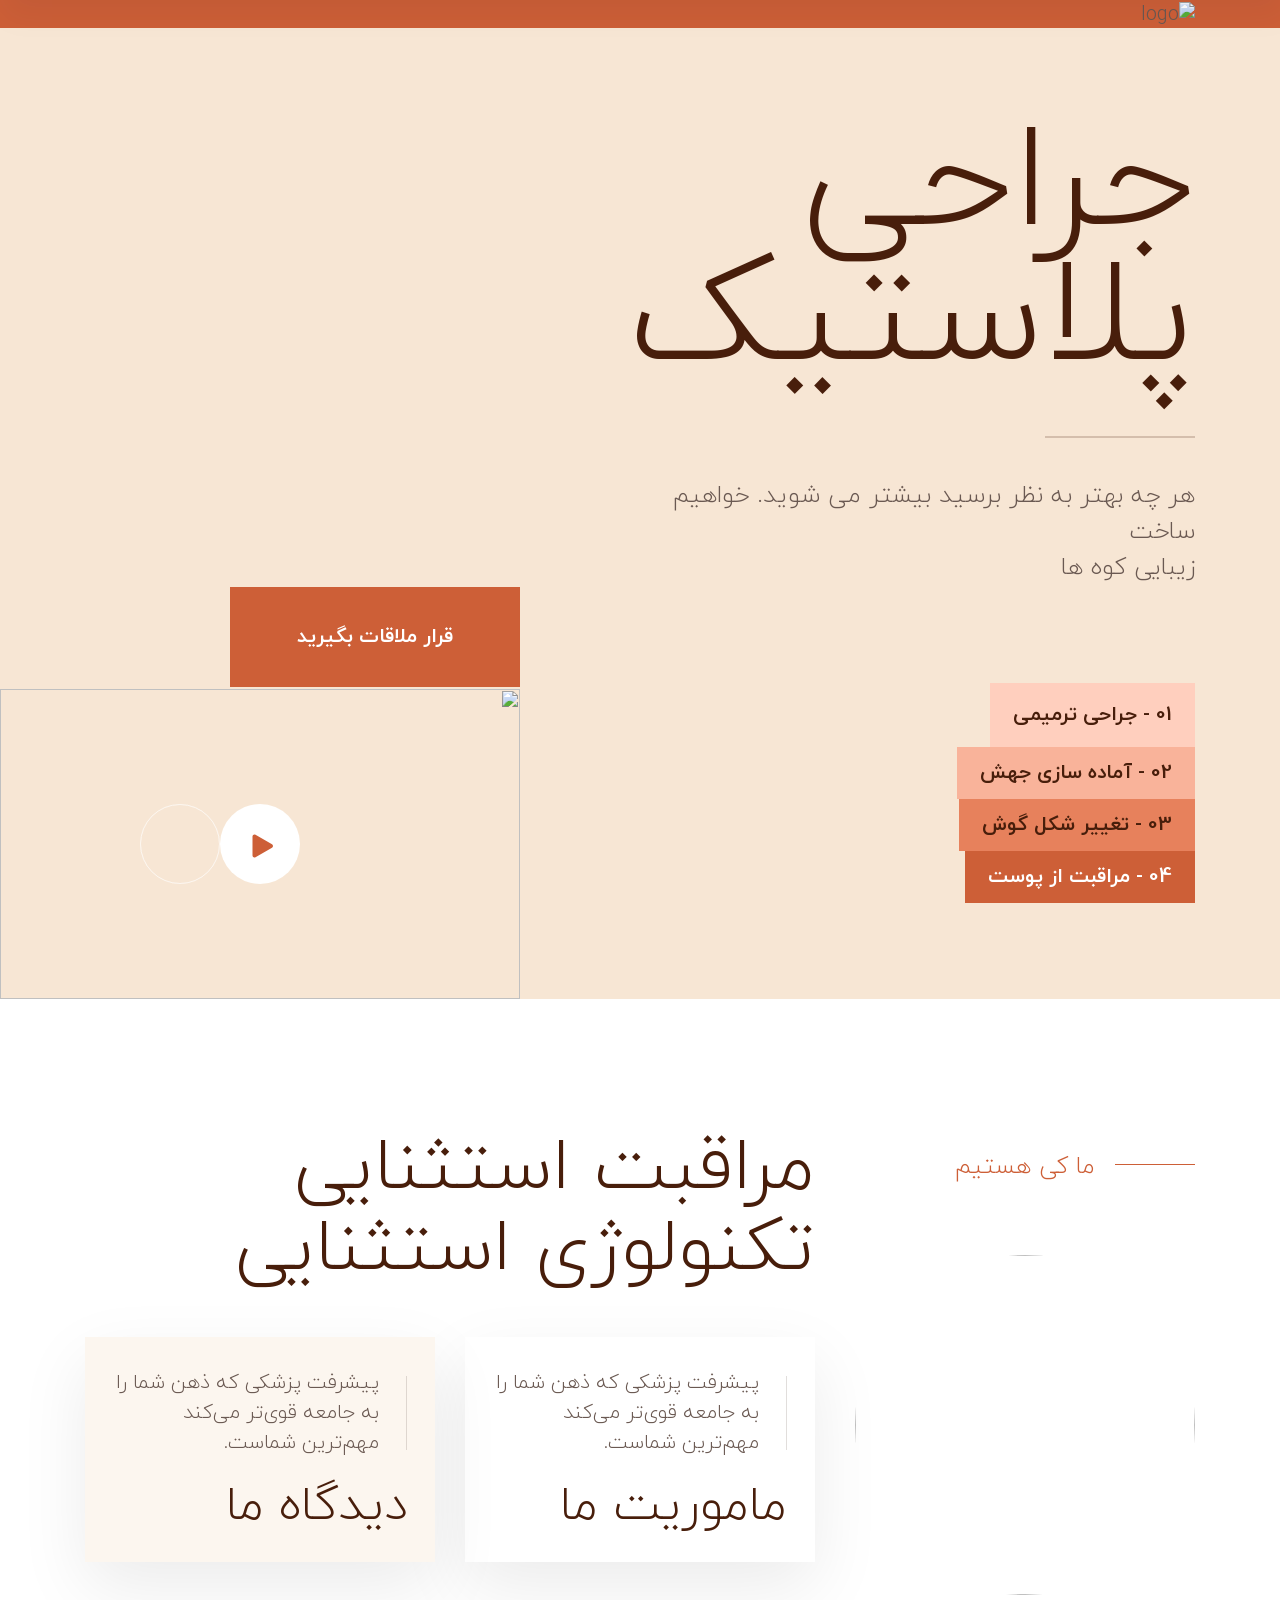
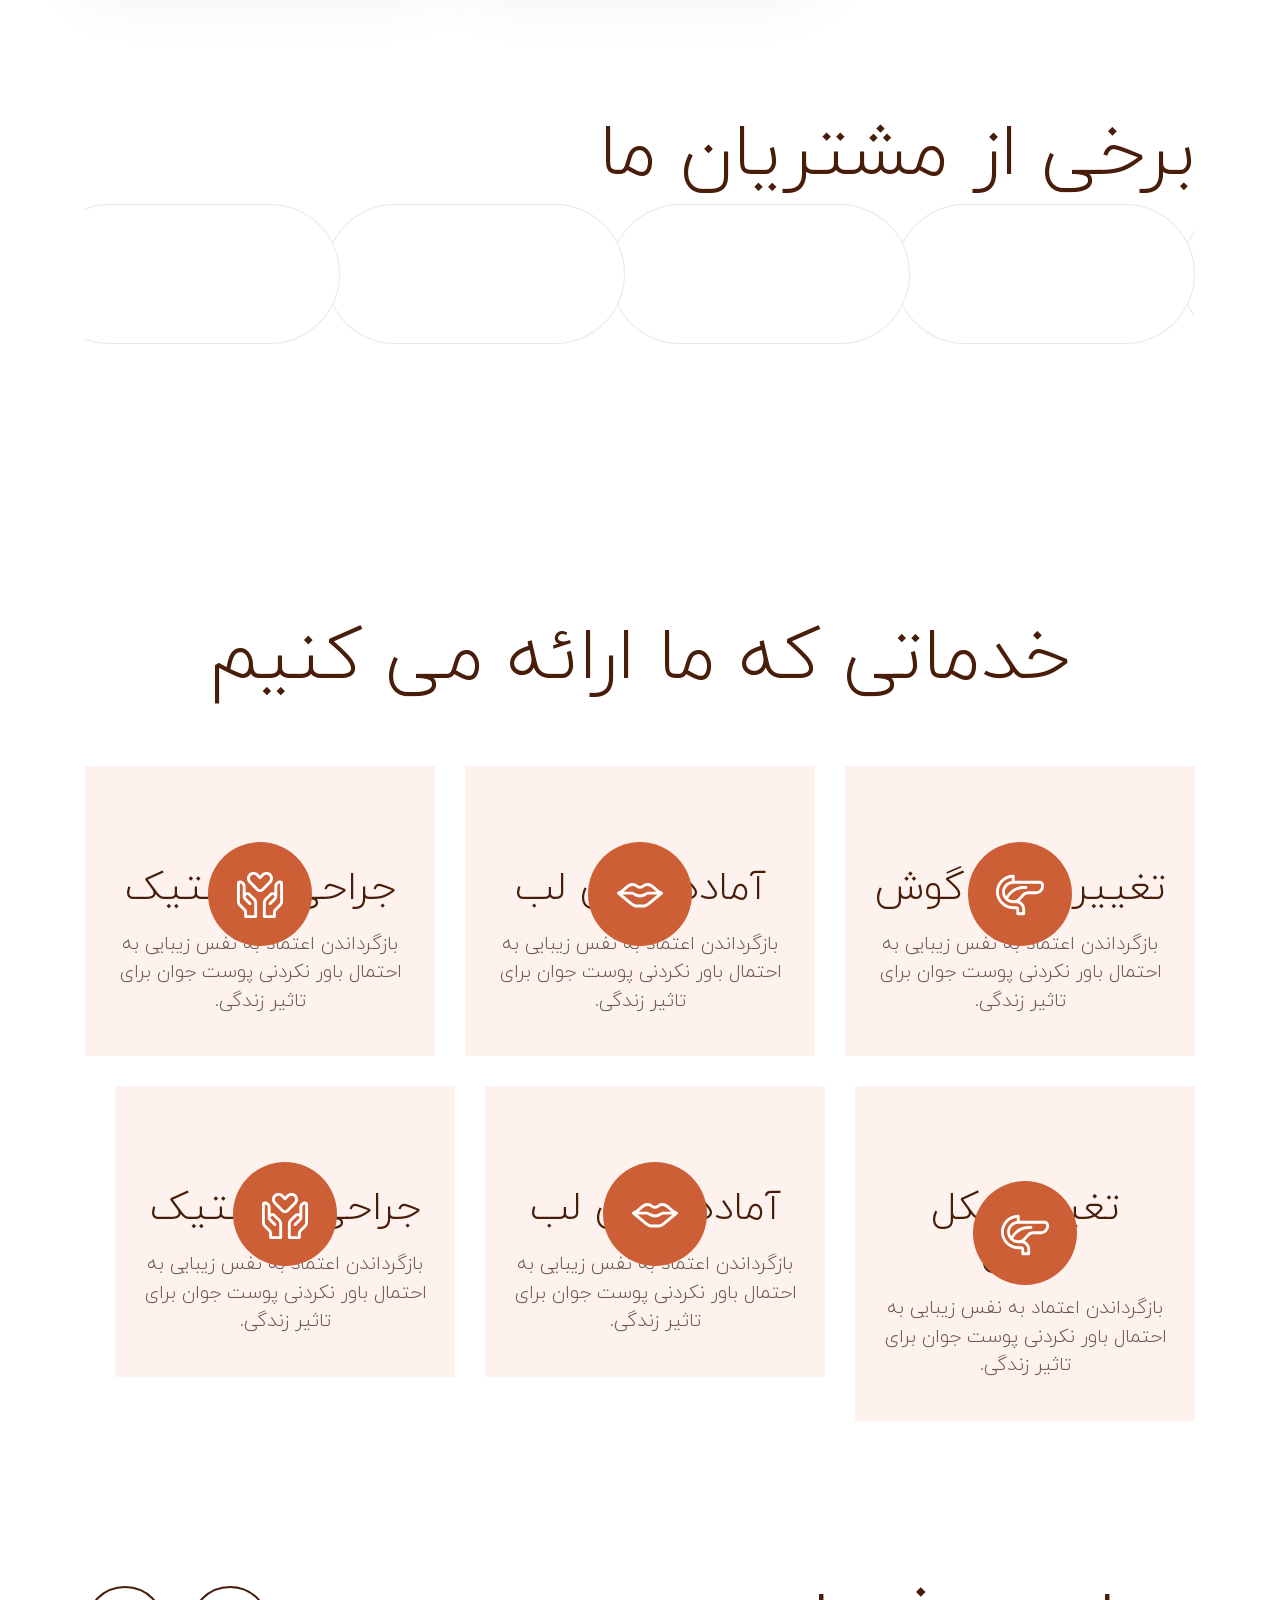
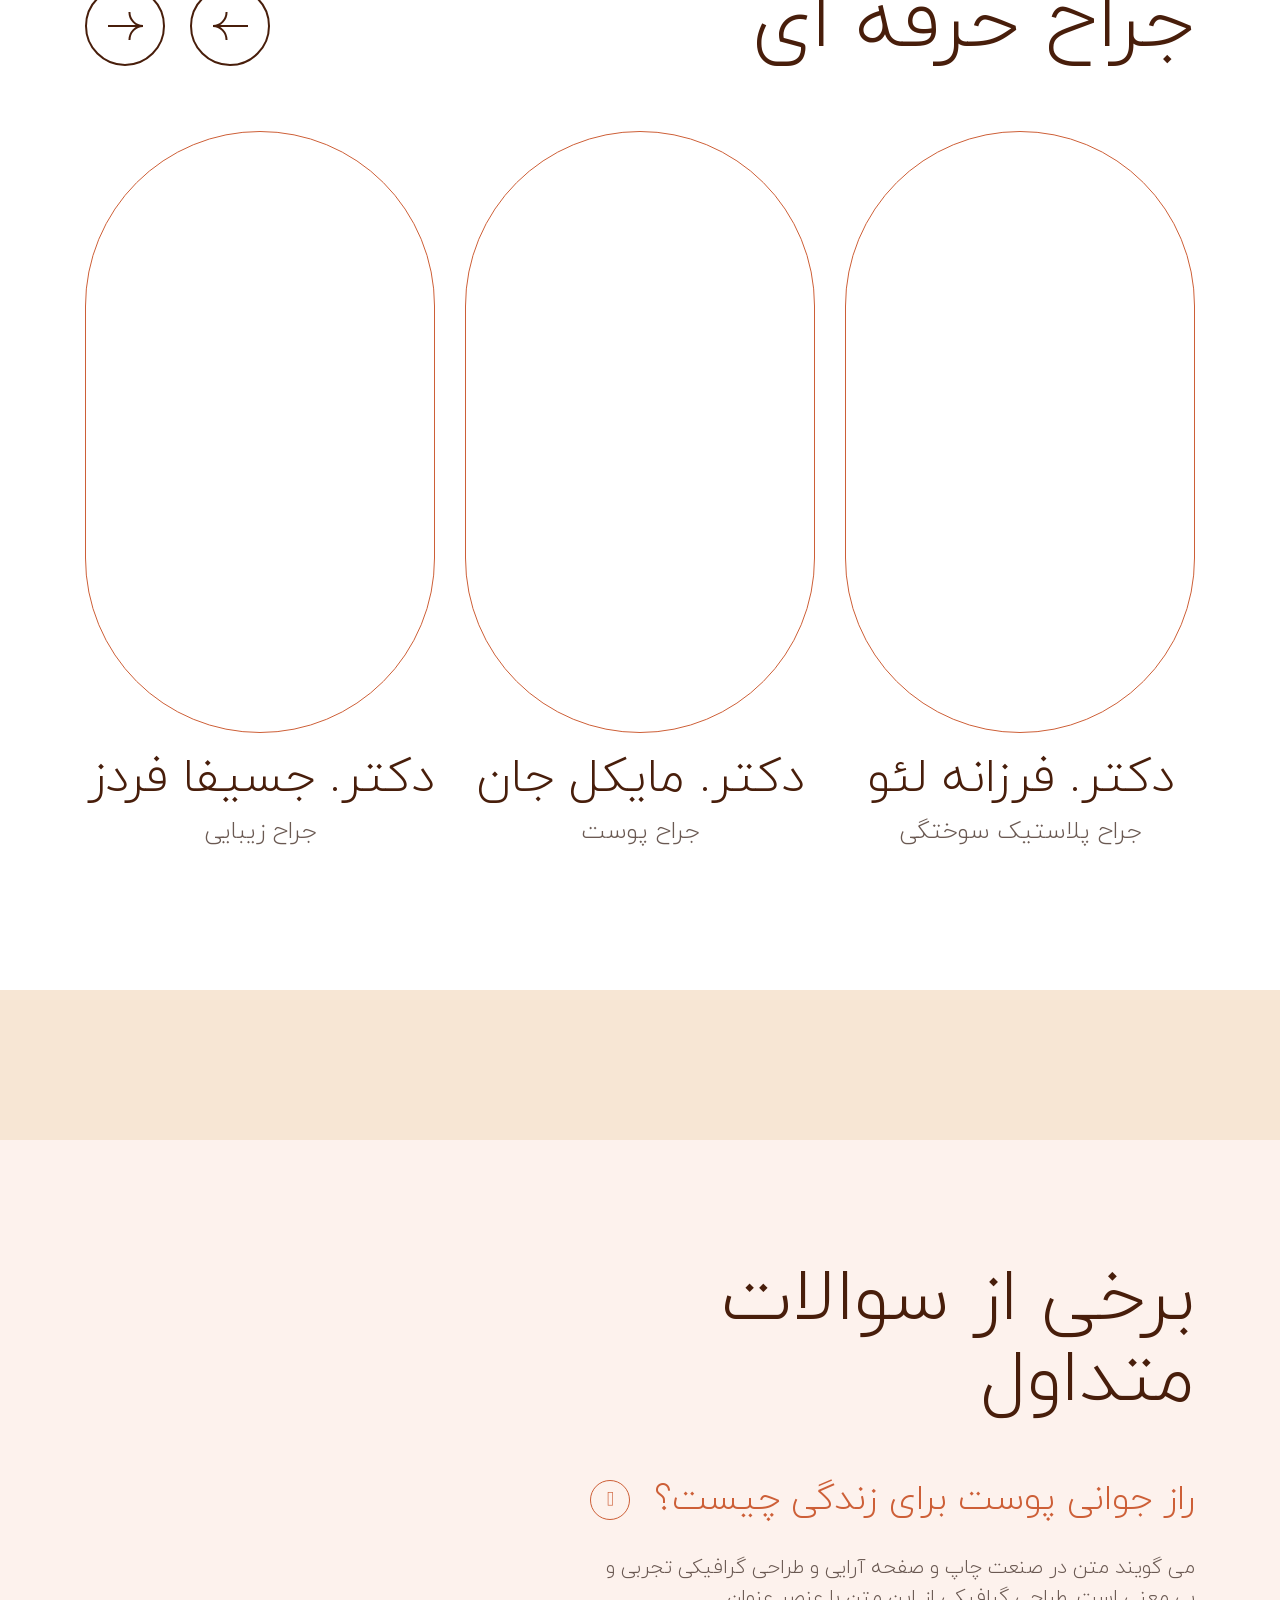
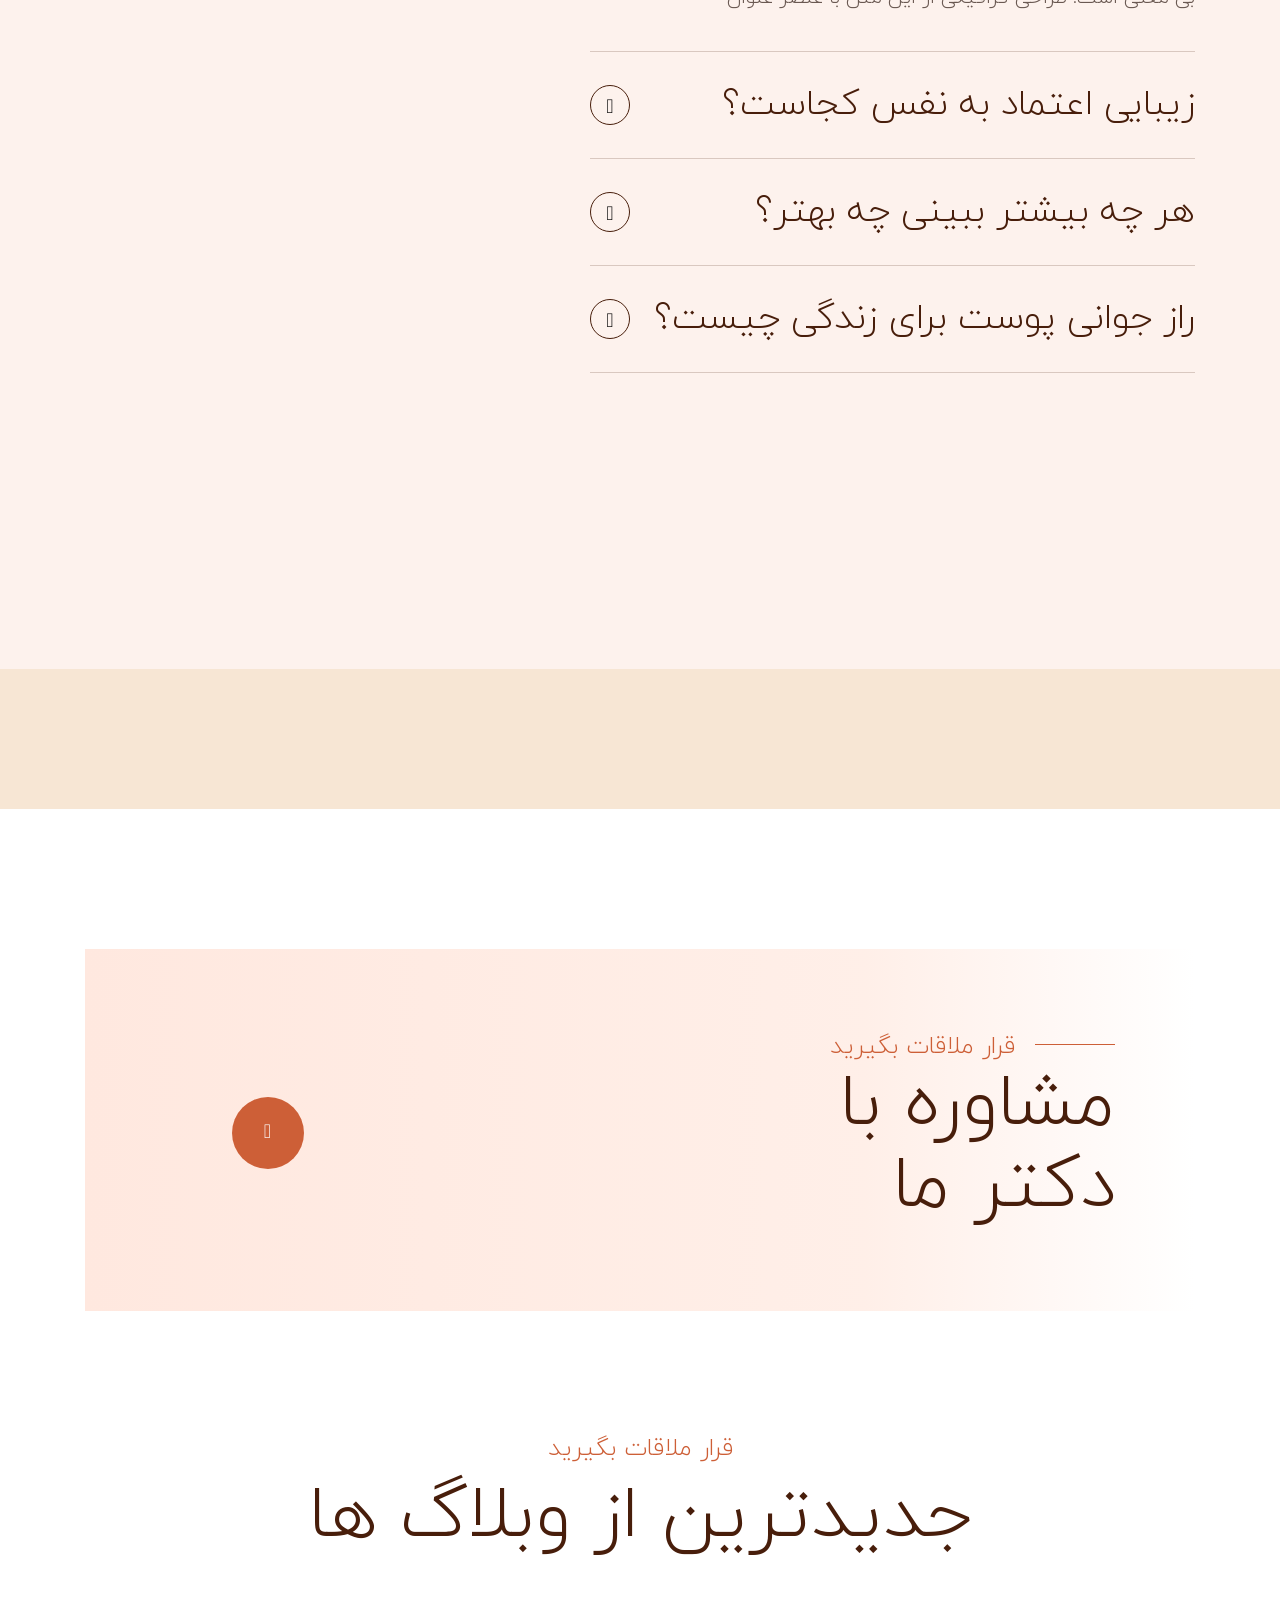
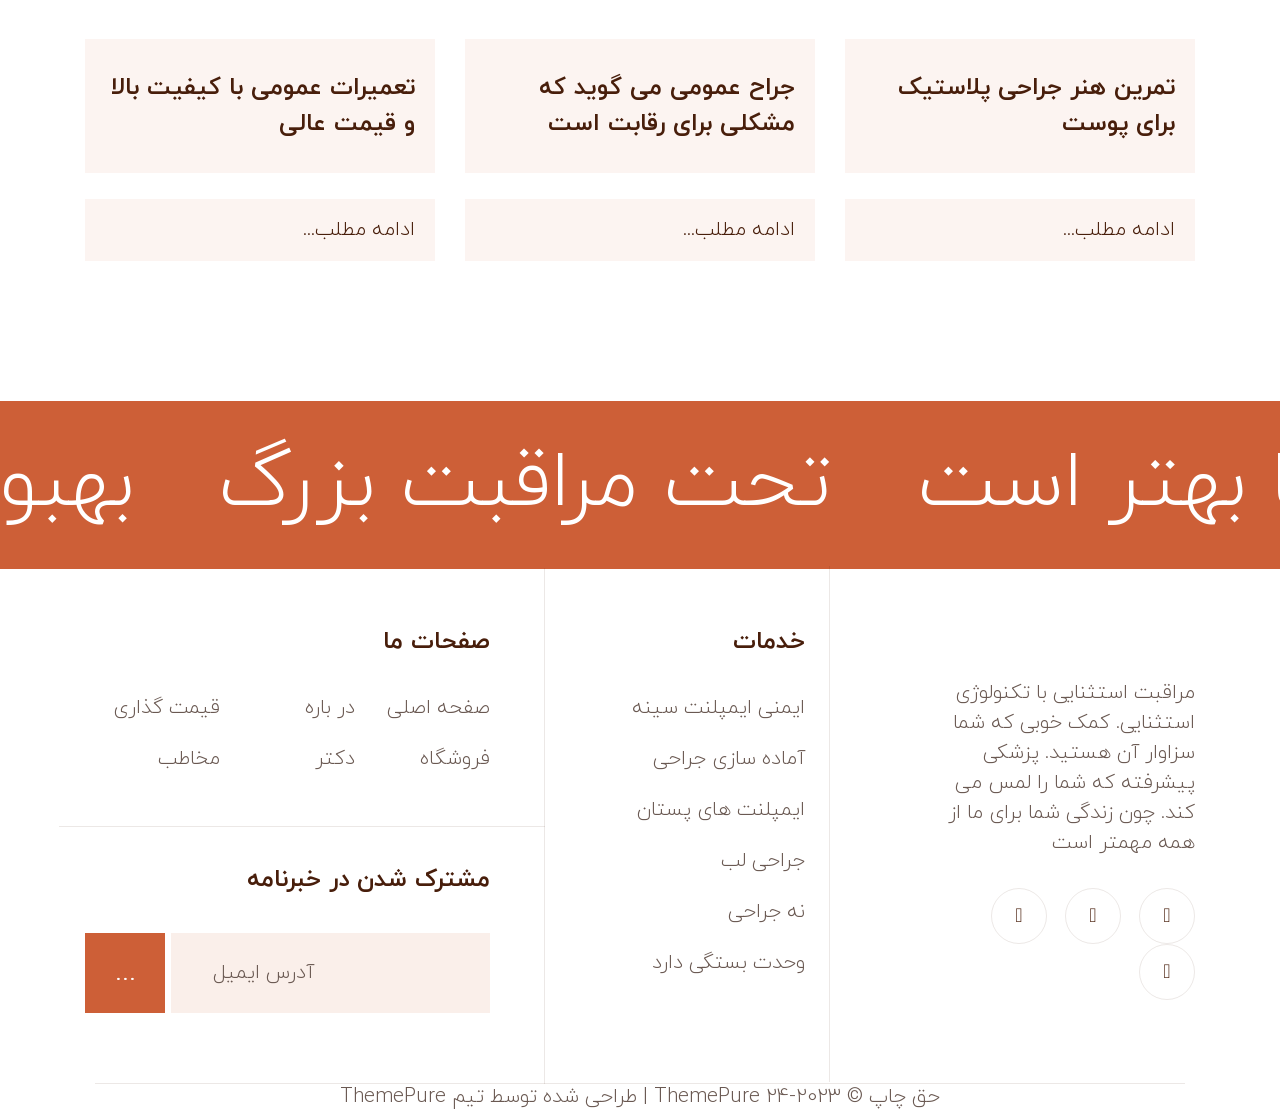
==== index.html @ 552ce9e4 "start" ====
<!DOCTYPE html>
<html dir="rtl" class="no-js" lang="zxx">

<head>
    <meta charset="utf-8">
    <meta http-equiv="x-ua-compatible" content="ie=edge">
    <title>Vamary - قالب HTML5 جراحی پلاستیک</title>
    <meta name="description" content="">
    <meta name="viewport" content="width=device-width, initial-scale=1">
    <link rel="shortcut icon" type="image/x-icon" href="assets/img/logo/favicon.png">
    <link rel="stylesheet" href="assets/css/bootstrap.css">
    <link rel="stylesheet" href="assets/css/animate.css">
    <link rel="stylesheet" href="assets/css/swiper-bundle.css">
    <link rel="stylesheet" href="assets/css/slick.css">
    <link rel="stylesheet" href="assets/css/nouislider.css">
    <link rel="stylesheet" href="assets/css/magnific-popup.css">
    <link rel="stylesheet" href="assets/css/splide.css">
    <link rel="stylesheet" href="assets/css/odometer.css">
    <link rel="stylesheet" href="assets/css/font-awesome-pro.css">
    <link rel="stylesheet" href="assets/css/spacing.css">
    <link rel="stylesheet" href="assets/css/main.css">
</head>

<body>
    <div id="loading">
        <div id="loading-center">
            <div id="loading-center-absolute">
                <div class="object" id="object_one"></div>
                <div class="object" id="object_two" style="left:20px;"></div>
                <div class="object" id="object_three" style="left:40px;"></div>
                <div class="object" id="object_four" style="left:60px;"></div>
                <div class="object" id="object_five" style="left:80px;"></div>
            </div>
        </div>
    </div>

    <div class="back-to-top-wrapper">
        <button id="back_to_top" type="button" class="back-to-top-btn">
            <svg width="12" height="7" viewBox="0 0 12 7" fill="none" xmlns="http://www.w3.org/2000/svg">
                <path d="M11 6L6 1L1 6" stroke="currentColor" stroke-width="1.5" stroke-linecap="round" stroke-linejoin="round"></path>
            </svg>
        </button>
    </div>

    <header>
        <div class="header__area header-1 theme-bg tp-header-height">
            <div class="header__bottom-wrap theme-bg" id="header-sticky">
                <div class="container">
                    <div class="row align-items-center">
                        <div class="col-xxl-3 col-xl-2 col-lg-6 col-md-4 col-6">
                            <div class="logo">
                                <a href="index.html">
                                    <img src="assets/img/logo/logo-white.png" alt="logo">
                                </a>
                            </div>
                        </div>

                        <div class="col-xxl-6 col-xl-7 d-none d-xl-block">
                            <div class="main-menu menu-position">
                                <nav id="mobile-menu" class="tp-main-menu-content">
                                    <ul>
                                        <!-- منو با ساختار مناسب -->
                                    </ul>
                                </nav>
                            </div>
                        </div>

                        <div class="col-xxl-3 col-xl-3 col-lg-6 col-md-8 col-6">
                            <div class="header__bottom-right d-flex justify-content-end align-items-center">
                                <div class="d-none d-md-block">
                                    <div class="header__right d-flex justify-content-end align-items-center">
                                        <!-- المان‌های راست هدر -->
                                    </div>
                                </div>
                                <div class="offcanvas-btn d-xl-none ml-20">
                                    <button class="offcanvas-open-btn"><i class="fa-solid fa-bars"></i></button>
                                </div>
                            </div>
                        </div>
                    </div>
                </div>
            </div>
        </div>
    </header>

    <div class="offcanvas__area">
        <div class="offcanvas__wrapper">
            <div class="offcanvas__close">
                <button class="offcanvas__close-btn offcanvas-close-btn">
                    <svg width="12" height="12" viewBox="0 0 12 12" fill="none" xmlns="http://www.w3.org/2000/svg">
                        <path d="M11 1L1 11" stroke="currentColor" stroke-width="1.5" stroke-linecap="round" stroke-linejoin="round"></path>
                        <path d="M1 1L11 11" stroke="currentColor" stroke-width="1.5" stroke-linecap="round" stroke-linejoin="round"></path>
                    </svg>
                </button>
            </div>
            <div class="offcanvas__content">
                <!-- محتوای Offcanvas -->
            </div>
        </div>
    </div>

    <div class="body-overlay"></div>

    <div class="tpsearchbar tp-sidebar-area">
        <button class="tpsearchbar__close"><i class="fal fa-times"></i></button>
        <div class="search-wrap text-center">
            <div class="container">
                <div class="row justify-content-center">
                    <div class="col-md-8 col-12 pt-100 pb-100">
                        <h2 class="tpsearchbar__title">دنبال چی میگردی؟</h2>
                        <div class="tpsearchbar__form">
                            <form action="#">
                                <input type="text" name="search" placeholder="جستجوی محصول...">
                                <button class="tpsearchbar__search-btn"><i class="fal fa-search"></i></button>
                            </form>
                        </div>
                    </div>
                </div>
            </div>
        </div>
    </div>

    <div class="search-body-overlay"></div>

    <main>
        <section class="banner-area theme-bg-2 p-relative">
            <div class="container">
                <div class="row">
                    <div class="col-lg-6">
                        <div class="tpbanner">
                            <div class="tpbanner-content">
                                <h2 class="tpbanner-title">جراحی پلاستیک</h2>
                                <b></b>
                                <p>هر چه بهتر به نظر برسید بیشتر می شوید. خواهیم ساخت<br>زیبایی کوه ها</p>
                            </div>
                            <ul class="tpbanner-list">
                                <li class="tpbanner-list-1"><span>01 - جراحی ترمیمی</span></li>
                                <li class="tpbanner-list-2"><span>02 - آماده سازی جهش</span></li>
                                <li class="tpbanner-list-3"><span>03 - تغییر شکل گوش</span></li>
                                <li class="tpbanner-list-4"><span>04 - مراقبت از پوست</span></li>
                            </ul>
                        </div>
                    </div>
                    <div class="col-lg-6">
                        <div class="tpbanner-shape p-relative">
                            <div class="tpbanner-shape-1 d-lg-none d-xl-block">
                                <img src="assets/img/banner/banner-1-img-1.png" alt="">
                            </div>
                            <div class="tpbanner-shape-2 d-none d-lg-block">
                                <img src="assets/img/banner/banner-1shape-1.svg" alt="">
                            </div>
                            <div class="tpbanner-shape-3">
                                <img src="assets/img/banner/banner-1shape-2.svg" alt="">
                            </div>
                        </div>
                    </div>
                </div>
            </div>
            <div class="tpbanner-video wow fadeInRight" data-wow-duration="1s" data-wow-delay=".3s">
                <div class="tpbanner-video-info">
                    <a class="tp-btn" href="appointment.html">قرار ملاقات بگیرید</a>
                </div>
                <div class="tpbanner-video-thumb p-relative">
                    <img src="assets/img/banner/video-1-bg-1.jpg" alt="">
                    <div class="tpbanner-video-play">
                        <a class="popup-video" href="https://www.youtube.com/watch?v=TYYf8zYjP5k">
                            <i>
                                <svg width="21" height="24" viewBox="0 0 21 24" fill="none" xmlns="http://www.w3.org/2000/svg">
                                    <path d="M20 10.268C21.3333 11.0378 21.3333 12.9623 20 13.7321L3.5 23.2583C2.16666 24.0281 0.500001 23.0659 0.500001 21.5263L0.500002 2.47372C0.500002 0.934117 2.16667 -0.0281314 3.5 0.741669L20 10.268Z" fill="currentColor"></path>
                                </svg>
                            </i>
                        </a>
                    </div>
                </div>
            </div>
        </section>

        <section class="about-area pt-130 pb-90">
            <div class="container">
                <div class="row">
                    <div class="col-lg-4">
                        <div class="tpsection mt-20">
                            <div class="tpsection-sub-title"><span>ما کی هستیم</span></div>
                        </div>
                        <div class="about-thumb mt-70 wow fadeInUp mb-30" data-wow-duration="1s" data-wow-delay=".6s">
                            <img src="assets/img/about/about-thumb-1.png" alt="">
                        </div>
                    </div>
                    <div class="col-lg-8">
                        <div class="about-wrapper">
                            <div class="tpsection about-left mb-45">
                                <h2 class="tpsection-title">
                                    مراقبت استثنایی
                                    <span>
                                        <img class="d-none d-md-block wow fadeInRight" src="assets/img/about/about-1-shape-1.png" alt="" data-wow-duration="1s" data-wow-delay=".6s">
                                    </span>
                                    تکنولوژی استثنایی
                                </h2>
                            </div>
                            <div class="about-box">
                                <div class="row">
                                    <div class="col-lg-6 col-md-6">
                                        <div class="about-box-content p-relative mb-30">
                                            <p>پیشرفت پزشکی که ذهن شما را به جامعه قوی‌تر می‌کند مهم‌ترین شماست.</p>
                                            <h5 class="about-box-title">ماموریت ما</h5>
                                            <div class="about-box-shape">
                                                <img src="assets/img/about/about-1-shape-2.png" alt="">
                                            </div>
                                        </div>
                                    </div>
                                    <div class="col-lg-6 col-md-6">
                                        <div class="about-box-content about-box-2 p-relative mb-30">
                                            <p>پیشرفت پزشکی که ذهن شما را به جامعه قوی‌تر می‌کند مهم‌ترین شماست.</p>
                                            <h5 class="about-box-title">دیدگاه ما</h5>
                                            <div class="about-box-shape">
                                                <img src="assets/img/about/about-1-shape-2.png" alt="">
                                            </div>
                                        </div>
                                    </div>
                                </div>
                            </div>
                        </div>
                    </div>
                </div>
            </div>
        </section>

        <div class="brand-area pb-140">
            <div class="container">
                <h2 class="tpsection-title">برخی از مشتریان ما</h2>
                <div class="row">
                    <div class="col-lg-12">
                        <div class="swiper-container brand-active">
                            <div class="swiper-wrapper">
                                <div class="swiper-slide">
                                    <div class="brand-item"><a href="#"><img src="assets/img/brand/sponsor-1.svg" alt=""></a></div>
                                </div>
                                <div class="swiper-slide">
                                    <div class="brand-item"><a href="#"><img src="assets/img/brand/sponsor-2.svg" alt=""></a></div>
                                </div>
                                <div class="swiper-slide">
                                    <div class="brand-item"><a href="#"><img src="assets/img/brand/sponsor-3.svg" alt=""></a></div>
                                </div>
                                <div class="swiper-slide">
                                    <div class="brand-item"><a href="#"><img src="assets/img/brand/sponsor-4.svg" alt=""></a></div>
                                </div>
                            </div>
                        </div>
                    </div>
                </div>
            </div>
        </div>

        <section class="services-area pt-135"><div class="container">
            <div class="row justify-content-center"><div class="col-lg-10"><div class="tpsection text-center mb-65"><h2 class="tpsection-title">خدماتی که ما ارائه می کنیم</h2></div></div></div>
            <div class="row">
            <div class="col-lg-4 col-md-6"><div class="services-3 p-relative theme-bg-6 text-center mb-30">
            <div class="services-3-thumb p-relative">
            <div class="services-3-mask"><img src="assets/img/services/services-3/services-3-thumb-1.jpg" alt=""></div>
            <div class="services-3-shape"><span><svg width="410" height="257" viewbox="0 0 410 257" fill="none" xmlns="http://www.w3.org/2000/svg"><path d="M0 0V187C60.1985 228.028 128.519 257 205 257C281.481 257 349.814 228.028 410 187V0H0Z" fill="currentColor"></path></svg></span></div>
            </div>
            <div class="services-3-icon"><span><svg width="48" height="42" viewbox="0 0 48 42" fill="none" xmlns="http://www.w3.org/2000/svg"><path d="M43.5885 6.84375H18.6562V2.25C18.6562 1.47337 18.0266 0.84375 17.25 0.84375C7.74091 0.84375 -0.0262769 8.57944 6.68147e-05 18.0486C0.0265043 27.519 7.89401 35.1562 17.4024 35.1562H20.25C20.3016 35.1562 20.3437 35.1982 20.3437 35.25V39.75C20.3437 40.5266 20.9733 41.1562 21.75 41.1562H27.75C28.5266 41.1562 29.1562 40.5266 29.1562 39.75V35.25C29.1562 31.512 26.8413 28.305 23.5698 26.986C23.9279 26.6551 23.751 26.83 28.2801 21.889C29.2896 20.7878 30.7254 20.1562 32.2193 20.1562H39.8437C44.3411 20.1562 48 16.4974 48 12V11.2528C48.0048 8.82422 46.0323 6.84375 43.5885 6.84375ZM20.25 29.1562C23.6101 29.1562 26.3437 31.8899 26.3437 35.25V38.3438H23.1562V35.25C23.1562 33.6474 21.8524 32.3438 20.25 32.3438H17.4024C9.37947 32.3438 2.8345 25.9275 2.81257 18.0407C2.79166 10.5272 8.62882 4.42003 15.8437 3.72384V6.93094C10.3699 7.61484 6.07385 12.297 6.09372 18.0394C6.115 24.1693 11.1672 29.1562 17.3558 29.1562H20.25ZM45.1875 12C45.1875 14.9466 42.7903 17.3438 39.8437 17.3438H32.2193C29.9392 17.3438 27.7477 18.3077 26.2069 19.9886L21.9698 24.611C20.9603 25.7122 19.5245 26.3438 18.0306 26.3438H17.3558C15.3917 26.3438 13.5801 25.6762 12.1423 24.5589C12.6258 23.6152 13.6512 21.8647 15.3547 20.1023C18.6878 16.6545 22.8581 14.9062 27.75 14.9062H30C30.7766 14.9062 31.4062 14.2766 31.4062 13.5C31.4062 12.7234 30.7766 12.0938 30 12.0938H27.75C20.6707 12.0938 16.0023 15.3859 13.3326 18.1476C11.8539 19.6772 10.8165 21.2062 10.1493 22.3492C9.36607 21.0894 8.91166 19.6104 8.90622 18.0296C8.89029 13.4068 12.6258 9.65625 17.25 9.65625H43.5884C44.4648 9.65625 45.1892 10.3633 45.1875 11.25V12Z" fill="currentColor"></path></svg></span></div>
            <div class="services-3-content">
            <h4 class="services-3-title"><a href="service-details.html">تغییر شکل گوش</a></h4>
            <p>بازگرداندن اعتماد به نفس زیبایی به احتمال باور نکردنی پوست جوان برای تاثیر زندگی.</p>
            </div>
            </div></div>
            <div class="col-lg-4 col-md-6"><div class="services-3 theme-bg-6 p-relative text-center mb-30">
            <div class="services-3-thumb p-relative">
            <div class="services-3-mask"><img src="assets/img/services/services-3/services-3-thumb-2.jpg" alt=""></div>
            <div class="services-3-shape"><span><svg width="410" height="257" viewbox="0 0 410 257" fill="none" xmlns="http://www.w3.org/2000/svg"><path d="M0 0V187C60.1985 228.028 128.519 257 205 257C281.481 257 349.814 228.028 410 187V0H0Z" fill="currentColor"></path></svg></span></div>
            </div>
            <div class="services-3-icon"><span><svg width="48" height="25" viewbox="0 0 48 25" fill="none" xmlns="http://www.w3.org/2000/svg"><path d="M47.0241 9.86112C46.9468 9.35712 46.6093 8.93232 46.1351 8.74224C43.0933 7.52592 41.1935 5.78256 39.357 4.0968C37.0607 1.99008 34.8921 0 31.2009 0C29.325 0 27.9849 0.89376 26.8021 1.68192C25.8373 2.32464 25.005 2.88 24.0009 2.88C22.9967 2.88 22.1644 2.32464 21.1996 1.68192C20.0169 0.89376 18.6767 0 16.8009 0C13.1097 0 10.941 1.99008 8.6447 4.09728C6.80822 5.78352 4.90838 7.5264 1.86662 8.74272C1.39286 8.9328 1.05542 9.35712 0.977662 9.8616C0.900382 10.3651 1.0943 10.872 1.48934 11.1946L14.5434 21.8755C16.5954 23.5546 19.186 24.48 21.8394 24.48H26.1623C28.8157 24.48 31.4063 23.5546 33.4564 21.8755L46.5119 11.1946C46.9074 10.8715 47.1013 10.3646 47.0241 9.86112ZM10.5921 6.21936C12.7045 4.28064 14.2305 2.88 16.8009 2.88C17.805 2.88 18.6373 3.43536 19.6021 4.07808C20.7849 4.86624 22.125 5.76 24.0009 5.76C25.8767 5.76 27.2169 4.86624 28.3996 4.07808C29.3644 3.43536 30.1967 2.88 31.2009 2.88C33.7713 2.88 35.2972 4.28064 37.4097 6.21936C38.266 7.00512 39.1905 7.83408 40.2421 8.64H32.6409C30.9589 8.64 29.7172 9.36 28.5148 10.057C27.2169 10.8091 25.9919 11.52 24.0009 11.52C22.0098 11.52 20.7849 10.8091 19.4869 10.057C18.2845 9.36 17.0428 8.64 15.3609 8.64H7.76006C8.81174 7.83408 9.73622 7.00512 10.5921 6.21936ZM31.6324 19.6469C30.094 20.9069 28.1519 21.6 26.1623 21.6H21.8394C19.8493 21.6 17.9077 20.9069 16.3679 19.6469L6.43526 11.52H15.3609C16.2681 11.52 17.0509 11.9736 18.0412 12.5482C19.4644 13.3733 21.2346 14.4 24.0009 14.4C26.7671 14.4 28.5373 13.3733 29.9605 12.5482C30.9508 11.9736 31.7337 11.52 32.6409 11.52H41.5665L31.6324 19.6469Z" fill="currentColor"></path></svg></span></div>
            <div class="services-3-content">
            <h4 class="services-3-title"><a href="service-details.html">آماده سازی لب</a></h4>
            <p>بازگرداندن اعتماد به نفس زیبایی به احتمال باور نکردنی پوست جوان برای تاثیر زندگی.</p>
            </div>
            </div></div>
            <div class="col-lg-4 col-md-6"><div class="services-3 theme-bg-6 p-relative text-center mb-30">
            <div class="services-3-thumb p-relative">
            <div class="services-3-mask"><img src="assets/img/services/services-3/services-3-thumb-1.jpg" alt=""></div>
            <div class="services-3-shape"><span><svg width="410" height="257" viewbox="0 0 410 257" fill="none" xmlns="http://www.w3.org/2000/svg"><path d="M0 0V187C60.1985 228.028 128.519 257 205 257C281.481 257 349.814 228.028 410 187V0H0Z" fill="currentColor"></path></svg></span></div>
            </div>
            <div class="services-3-icon"><span><svg width="48" height="48" viewbox="0 0 48 48" fill="none" xmlns="http://www.w3.org/2000/svg"><path d="M24.0009 21.119C22.6877 21.119 21.4526 20.6073 20.5248 19.679L12.9029 12.0571C11.7019 10.8561 11.0409 9.2601 11.0409 7.56282V7.31514C11.0409 5.61786 11.7019 4.02186 12.9029 2.8209C14.1038 1.61994 15.6998 0.958984 17.3971 0.958984H17.6448C19.3421 0.958984 20.9381 1.61994 22.139 2.8209L24.0009 4.68282L25.8629 2.8209C27.0638 1.61994 28.6598 0.958984 30.3571 0.958984H30.6048C32.3021 0.958984 33.8981 1.61994 35.099 2.8209C36.3 4.02186 36.9609 5.61786 36.9609 7.31514V7.56282C36.9609 9.2601 36.3 10.8561 35.099 12.0571L27.4771 19.679C26.5493 20.6073 25.3142 21.119 24.0009 21.119ZM17.3971 3.83898C16.4688 3.83898 15.5957 4.20042 14.939 4.85706C14.2824 5.5137 13.9209 6.3873 13.9209 7.31514V7.56282C13.9209 8.49114 14.2824 9.36426 14.939 10.0209L22.5609 17.6428C23.3313 18.4108 24.6705 18.4108 25.4409 17.6428L33.0629 10.0209C33.7195 9.36426 34.0809 8.49066 34.0809 7.56282V7.31514C34.0809 6.38682 33.7195 5.5137 33.0629 4.85706C32.4062 4.20042 31.5326 3.83898 30.6048 3.83898H30.3571C29.4288 3.83898 28.5557 4.20042 27.899 4.85706L25.019 7.73706C24.4565 8.29962 23.5454 8.29962 22.9829 7.73706L20.1029 4.85706C19.4462 4.20042 18.5726 3.83898 17.6448 3.83898H17.3971ZM38.4009 47.039H28.3209C27.5251 47.039 26.8809 46.3948 26.8809 45.599V32.1455C26.8809 30.2217 27.6307 28.4135 28.9905 27.0537L33.6086 22.4356C34.8461 21.1967 36.8587 20.8257 38.4009 21.419V15.359C38.4009 12.1823 40.9843 9.59898 44.1609 9.59898C45.7488 9.59898 47.0409 10.8911 47.0409 12.479V30.2524C47.0409 32.1763 46.2912 33.9844 44.9313 35.3443L40.2624 40.0132C39.9941 40.282 39.8409 40.6531 39.8409 41.0313V45.599C39.8409 46.3948 39.1968 47.039 38.4009 47.039ZM29.7609 44.159H36.9609V41.0313C36.9609 39.8783 37.4107 38.7926 38.2267 37.9771L42.8957 33.3081C43.7107 32.4926 44.1609 31.4073 44.1609 30.2524V12.479C42.5731 12.479 41.2809 13.7711 41.2809 15.359V25.439C41.2809 25.4601 41.2809 25.4812 41.2795 25.5023C41.2809 25.5388 41.2809 25.5767 41.2809 25.6132C41.2809 26.7974 40.8014 27.9547 39.9648 28.7913L35.099 33.6571C34.5365 34.2196 33.6254 34.2196 33.0629 33.6571C32.5003 33.0945 32.5003 32.1835 33.0629 31.6209L37.9286 26.7551C38.2296 26.4542 38.4009 26.038 38.4009 25.6132C38.4009 24.7233 37.6766 23.999 36.7867 23.999C36.3619 23.999 35.9457 24.1703 35.6448 24.4713L31.0267 29.0894C30.2107 29.9054 29.7609 30.9907 29.7609 32.1455V44.159ZM19.6809 47.039H9.60094C8.8051 47.039 8.16094 46.3948 8.16094 45.599V41.0313C8.16094 40.6531 8.00782 40.2815 7.73902 40.0132L3.07006 35.3443C1.7107 33.9849 0.960938 32.1763 0.960938 30.2524V12.479C0.960938 10.8911 2.2531 9.59898 3.84094 9.59898C7.01758 9.59898 9.60094 12.1823 9.60094 15.359V21.4185C11.1465 20.8252 13.1558 21.1963 14.3933 22.4351L19.0113 27.0532C20.3712 28.4131 21.1209 30.2217 21.1209 32.1455V45.599C21.1209 46.3948 20.4768 47.039 19.6809 47.039ZM11.0409 44.159H18.2409V32.1455C18.2409 30.9911 17.7907 29.9054 16.9752 29.0899L12.3571 24.4718C12.0561 24.1703 11.64 23.999 11.2152 23.999C10.3253 23.999 9.60094 24.7233 9.60094 25.6132C9.60094 26.038 9.7723 26.4542 10.0733 26.7551L14.939 31.6209C15.5016 32.1835 15.5016 33.0945 14.939 33.6571C14.3765 34.2196 13.4654 34.2196 12.9029 33.6571L8.0371 28.7913C7.20046 27.9547 6.72094 26.7974 6.72094 25.6132C6.72094 25.5767 6.72094 25.5388 6.72238 25.5023C6.72094 25.4812 6.72094 25.4601 6.72094 25.439V15.359C6.72094 13.7711 5.42878 12.479 3.84094 12.479V30.2524C3.84094 31.4068 4.2907 32.4926 5.1067 33.3081L9.77566 37.9771C10.5907 38.7926 11.0409 39.8783 11.0409 41.0313V44.159Z" fill="currentColor"></path></svg></span></div>
            <div class="services-3-content">
            <h4 class="services-3-title"><a href="service-details.html">جراحی پلاستیک</a></h4>
            <p>بازگرداندن اعتماد به نفس زیبایی به احتمال باور نکردنی پوست جوان برای تاثیر زندگی.</p>
            </div>
            </div></div>
            <div class="row">
                <div class="col-lg-4 col-md-6"><div class="services-3 p-relative theme-bg-6 text-center mb-30">
                <div class="services-3-thumb p-relative">
                <div class="services-3-mask"><img src="assets/img/services/services-3/services-3-thumb-1.jpg" alt=""></div>
                <div class="services-3-shape"><span><svg width="410" height="257" viewbox="0 0 410 257" fill="none" xmlns="http://www.w3.org/2000/svg"><path d="M0 0V187C60.1985 228.028 128.519 257 205 257C281.481 257 349.814 228.028 410 187V0H0Z" fill="currentColor"></path></svg></span></div>
                </div>
                <div class="services-3-icon"><span><svg width="48" height="42" viewbox="0 0 48 42" fill="none" xmlns="http://www.w3.org/2000/svg"><path d="M43.5885 6.84375H18.6562V2.25C18.6562 1.47337 18.0266 0.84375 17.25 0.84375C7.74091 0.84375 -0.0262769 8.57944 6.68147e-05 18.0486C0.0265043 27.519 7.89401 35.1562 17.4024 35.1562H20.25C20.3016 35.1562 20.3437 35.1982 20.3437 35.25V39.75C20.3437 40.5266 20.9733 41.1562 21.75 41.1562H27.75C28.5266 41.1562 29.1562 40.5266 29.1562 39.75V35.25C29.1562 31.512 26.8413 28.305 23.5698 26.986C23.9279 26.6551 23.751 26.83 28.2801 21.889C29.2896 20.7878 30.7254 20.1562 32.2193 20.1562H39.8437C44.3411 20.1562 48 16.4974 48 12V11.2528C48.0048 8.82422 46.0323 6.84375 43.5885 6.84375ZM20.25 29.1562C23.6101 29.1562 26.3437 31.8899 26.3437 35.25V38.3438H23.1562V35.25C23.1562 33.6474 21.8524 32.3438 20.25 32.3438H17.4024C9.37947 32.3438 2.8345 25.9275 2.81257 18.0407C2.79166 10.5272 8.62882 4.42003 15.8437 3.72384V6.93094C10.3699 7.61484 6.07385 12.297 6.09372 18.0394C6.115 24.1693 11.1672 29.1562 17.3558 29.1562H20.25ZM45.1875 12C45.1875 14.9466 42.7903 17.3438 39.8437 17.3438H32.2193C29.9392 17.3438 27.7477 18.3077 26.2069 19.9886L21.9698 24.611C20.9603 25.7122 19.5245 26.3438 18.0306 26.3438H17.3558C15.3917 26.3438 13.5801 25.6762 12.1423 24.5589C12.6258 23.6152 13.6512 21.8647 15.3547 20.1023C18.6878 16.6545 22.8581 14.9062 27.75 14.9062H30C30.7766 14.9062 31.4062 14.2766 31.4062 13.5C31.4062 12.7234 30.7766 12.0938 30 12.0938H27.75C20.6707 12.0938 16.0023 15.3859 13.3326 18.1476C11.8539 19.6772 10.8165 21.2062 10.1493 22.3492C9.36607 21.0894 8.91166 19.6104 8.90622 18.0296C8.89029 13.4068 12.6258 9.65625 17.25 9.65625H43.5884C44.4648 9.65625 45.1892 10.3633 45.1875 11.25V12Z" fill="currentColor"></path></svg></span></div>
                <div class="services-3-content">
                <h4 class="services-3-title"><a href="service-details.html">تغییر شکل گوش</a></h4>
                <p>بازگرداندن اعتماد به نفس زیبایی به احتمال باور نکردنی پوست جوان برای تاثیر زندگی.</p>
                </div>
                </div></div>
                <div class="col-lg-4 col-md-6"><div class="services-3 theme-bg-6 p-relative text-center mb-30">
                <div class="services-3-thumb p-relative">
                <div class="services-3-mask"><img src="assets/img/services/services-3/services-3-thumb-2.jpg" alt=""></div>
                <div class="services-3-shape"><span><svg width="410" height="257" viewbox="0 0 410 257" fill="none" xmlns="http://www.w3.org/2000/svg"><path d="M0 0V187C60.1985 228.028 128.519 257 205 257C281.481 257 349.814 228.028 410 187V0H0Z" fill="currentColor"></path></svg></span></div>
                </div>
                <div class="services-3-icon"><span><svg width="48" height="25" viewbox="0 0 48 25" fill="none" xmlns="http://www.w3.org/2000/svg"><path d="M47.0241 9.86112C46.9468 9.35712 46.6093 8.93232 46.1351 8.74224C43.0933 7.52592 41.1935 5.78256 39.357 4.0968C37.0607 1.99008 34.8921 0 31.2009 0C29.325 0 27.9849 0.89376 26.8021 1.68192C25.8373 2.32464 25.005 2.88 24.0009 2.88C22.9967 2.88 22.1644 2.32464 21.1996 1.68192C20.0169 0.89376 18.6767 0 16.8009 0C13.1097 0 10.941 1.99008 8.6447 4.09728C6.80822 5.78352 4.90838 7.5264 1.86662 8.74272C1.39286 8.9328 1.05542 9.35712 0.977662 9.8616C0.900382 10.3651 1.0943 10.872 1.48934 11.1946L14.5434 21.8755C16.5954 23.5546 19.186 24.48 21.8394 24.48H26.1623C28.8157 24.48 31.4063 23.5546 33.4564 21.8755L46.5119 11.1946C46.9074 10.8715 47.1013 10.3646 47.0241 9.86112ZM10.5921 6.21936C12.7045 4.28064 14.2305 2.88 16.8009 2.88C17.805 2.88 18.6373 3.43536 19.6021 4.07808C20.7849 4.86624 22.125 5.76 24.0009 5.76C25.8767 5.76 27.2169 4.86624 28.3996 4.07808C29.3644 3.43536 30.1967 2.88 31.2009 2.88C33.7713 2.88 35.2972 4.28064 37.4097 6.21936C38.266 7.00512 39.1905 7.83408 40.2421 8.64H32.6409C30.9589 8.64 29.7172 9.36 28.5148 10.057C27.2169 10.8091 25.9919 11.52 24.0009 11.52C22.0098 11.52 20.7849 10.8091 19.4869 10.057C18.2845 9.36 17.0428 8.64 15.3609 8.64H7.76006C8.81174 7.83408 9.73622 7.00512 10.5921 6.21936ZM31.6324 19.6469C30.094 20.9069 28.1519 21.6 26.1623 21.6H21.8394C19.8493 21.6 17.9077 20.9069 16.3679 19.6469L6.43526 11.52H15.3609C16.2681 11.52 17.0509 11.9736 18.0412 12.5482C19.4644 13.3733 21.2346 14.4 24.0009 14.4C26.7671 14.4 28.5373 13.3733 29.9605 12.5482C30.9508 11.9736 31.7337 11.52 32.6409 11.52H41.5665L31.6324 19.6469Z" fill="currentColor"></path></svg></span></div>
                <div class="services-3-content">
                <h4 class="services-3-title"><a href="service-details.html">آماده سازی لب</a></h4>
                <p>بازگرداندن اعتماد به نفس زیبایی به احتمال باور نکردنی پوست جوان برای تاثیر زندگی.</p>
                </div>
                </div></div>
                <div class="col-lg-4 col-md-6"><div class="services-3 theme-bg-6 p-relative text-center mb-30">
                <div class="services-3-thumb p-relative">
                <div class="services-3-mask"><img src="assets/img/services/services-3/services-3-thumb-1.jpg" alt=""></div>
                <div class="services-3-shape"><span><svg width="410" height="257" viewbox="0 0 410 257" fill="none" xmlns="http://www.w3.org/2000/svg"><path d="M0 0V187C60.1985 228.028 128.519 257 205 257C281.481 257 349.814 228.028 410 187V0H0Z" fill="currentColor"></path></svg></span></div>
                </div>
                <div class="services-3-icon"><span><svg width="48" height="48" viewbox="0 0 48 48" fill="none" xmlns="http://www.w3.org/2000/svg"><path d="M24.0009 21.119C22.6877 21.119 21.4526 20.6073 20.5248 19.679L12.9029 12.0571C11.7019 10.8561 11.0409 9.2601 11.0409 7.56282V7.31514C11.0409 5.61786 11.7019 4.02186 12.9029 2.8209C14.1038 1.61994 15.6998 0.958984 17.3971 0.958984H17.6448C19.3421 0.958984 20.9381 1.61994 22.139 2.8209L24.0009 4.68282L25.8629 2.8209C27.0638 1.61994 28.6598 0.958984 30.3571 0.958984H30.6048C32.3021 0.958984 33.8981 1.61994 35.099 2.8209C36.3 4.02186 36.9609 5.61786 36.9609 7.31514V7.56282C36.9609 9.2601 36.3 10.8561 35.099 12.0571L27.4771 19.679C26.5493 20.6073 25.3142 21.119 24.0009 21.119ZM17.3971 3.83898C16.4688 3.83898 15.5957 4.20042 14.939 4.85706C14.2824 5.5137 13.9209 6.3873 13.9209 7.31514V7.56282C13.9209 8.49114 14.2824 9.36426 14.939 10.0209L22.5609 17.6428C23.3313 18.4108 24.6705 18.4108 25.4409 17.6428L33.0629 10.0209C33.7195 9.36426 34.0809 8.49066 34.0809 7.56282V7.31514C34.0809 6.38682 33.7195 5.5137 33.0629 4.85706C32.4062 4.20042 31.5326 3.83898 30.6048 3.83898H30.3571C29.4288 3.83898 28.5557 4.20042 27.899 4.85706L25.019 7.73706C24.4565 8.29962 23.5454 8.29962 22.9829 7.73706L20.1029 4.85706C19.4462 4.20042 18.5726 3.83898 17.6448 3.83898H17.3971ZM38.4009 47.039H28.3209C27.5251 47.039 26.8809 46.3948 26.8809 45.599V32.1455C26.8809 30.2217 27.6307 28.4135 28.9905 27.0537L33.6086 22.4356C34.8461 21.1967 36.8587 20.8257 38.4009 21.419V15.359C38.4009 12.1823 40.9843 9.59898 44.1609 9.59898C45.7488 9.59898 47.0409 10.8911 47.0409 12.479V30.2524C47.0409 32.1763 46.2912 33.9844 44.9313 35.3443L40.2624 40.0132C39.9941 40.282 39.8409 40.6531 39.8409 41.0313V45.599C39.8409 46.3948 39.1968 47.039 38.4009 47.039ZM29.7609 44.159H36.9609V41.0313C36.9609 39.8783 37.4107 38.7926 38.2267 37.9771L42.8957 33.3081C43.7107 32.4926 44.1609 31.4073 44.1609 30.2524V12.479C42.5731 12.479 41.2809 13.7711 41.2809 15.359V25.439C41.2809 25.4601 41.2809 25.4812 41.2795 25.5023C41.2809 25.5388 41.2809 25.5767 41.2809 25.6132C41.2809 26.7974 40.8014 27.9547 39.9648 28.7913L35.099 33.6571C34.5365 34.2196 33.6254 34.2196 33.0629 33.6571C32.5003 33.0945 32.5003 32.1835 33.0629 31.6209L37.9286 26.7551C38.2296 26.4542 38.4009 26.038 38.4009 25.6132C38.4009 24.7233 37.6766 23.999 36.7867 23.999C36.3619 23.999 35.9457 24.1703 35.6448 24.4713L31.0267 29.0894C30.2107 29.9054 29.7609 30.9907 29.7609 32.1455V44.159ZM19.6809 47.039H9.60094C8.8051 47.039 8.16094 46.3948 8.16094 45.599V41.0313C8.16094 40.6531 8.00782 40.2815 7.73902 40.0132L3.07006 35.3443C1.7107 33.9849 0.960938 32.1763 0.960938 30.2524V12.479C0.960938 10.8911 2.2531 9.59898 3.84094 9.59898C7.01758 9.59898 9.60094 12.1823 9.60094 15.359V21.4185C11.1465 20.8252 13.1558 21.1963 14.3933 22.4351L19.0113 27.0532C20.3712 28.4131 21.1209 30.2217 21.1209 32.1455V45.599C21.1209 46.3948 20.4768 47.039 19.6809 47.039ZM11.0409 44.159H18.2409V32.1455C18.2409 30.9911 17.7907 29.9054 16.9752 29.0899L12.3571 24.4718C12.0561 24.1703 11.64 23.999 11.2152 23.999C10.3253 23.999 9.60094 24.7233 9.60094 25.6132C9.60094 26.038 9.7723 26.4542 10.0733 26.7551L14.939 31.6209C15.5016 32.1835 15.5016 33.0945 14.939 33.6571C14.3765 34.2196 13.4654 34.2196 12.9029 33.6571L8.0371 28.7913C7.20046 27.9547 6.72094 26.7974 6.72094 25.6132C6.72094 25.5767 6.72094 25.5388 6.72238 25.5023C6.72094 25.4812 6.72094 25.4601 6.72094 25.439V15.359C6.72094 13.7711 5.42878 12.479 3.84094 12.479V30.2524C3.84094 31.4068 4.2907 32.4926 5.1067 33.3081L9.77566 37.9771C10.5907 38.7926 11.0409 39.8783 11.0409 41.0313V44.159Z" fill="currentColor"></path></svg></span></div>
                <div class="services-3-content">
                <h4 class="services-3-title"><a href="service-details.html">جراحی پلاستیک</a></h4>
                <p>بازگرداندن اعتماد به نفس زیبایی به احتمال باور نکردنی پوست جوان برای تاثیر زندگی.</p>
                </div>
                </div></div>
            </div>
            </div></section>
            <section class="team-area pt-135 mb-110"><div class="container">
                <div class="row align-items-center">
                <div class="col-xl-8 col-lg-9"><div class="team-3-top mb-65"><div class="tpsection"><h2 class="tpsection-title">جراح حرفه ای</h2></div></div></div>
                <div class="col-xl-4 col-lg-3"><div class="team-3-arrows mb-65 d-flex align-items-center justify-content-end">
                <div class="team-3-single-arrow team-3-button-prev"><i><svg width="35" height="28" viewbox="0 0 35 28" fill="none" xmlns="http://www.w3.org/2000/svg"><g clip-path="url(#clip0_326_651)"><path d="M35 13.9954H3.29442e-07" stroke="currentColor" stroke-width="2" stroke-miterlimit="10"></path><path d="M13.5547 0C13.5547 7.73574 7.49212 13.9953 -0.000121431 13.9953" stroke="currentColor" stroke-width="2" stroke-miterlimit="10"></path><path d="M-0.000121431 13.9954C7.49212 13.9954 13.5547 20.255 13.5547 27.9907" stroke="currentColor" stroke-width="2" stroke-miterlimit="10"></path></g><defs><clippath id="clip0_326_651"><rect width="35" height="28" fill="white" transform="matrix(-1 0 0 1 35 0)"></rect></clippath></defs></svg></i></div>
                <div class="team-3-single-arrow team-3-button-next ml-25"><i><svg width="35" height="28" viewbox="0 0 35 28" fill="none" xmlns="http://www.w3.org/2000/svg"><g clip-path="url(#clip0_326_645)"><path d="M0 13.9954H35" stroke="currentColor" stroke-width="2" stroke-miterlimit="10"></path><path d="M21.4453 0C21.4453 7.73574 27.5079 13.9953 35.0001 13.9953" stroke="currentColor" stroke-width="2" stroke-miterlimit="10"></path><path d="M35.0001 13.9954C27.5079 13.9954 21.4453 20.255 21.4453 27.9907" stroke="currentColor" stroke-width="2" stroke-miterlimit="10"></path></g><defs><clippath id="clip0_326_645"><rect width="35" height="28" fill="white"></rect></clippath></defs></svg></i></div>
                </div></div>
                </div>
                <div class="swiper-container team-3-active"><div class="swiper-wrapper">
                <div class="swiper-slide"><div class="team-3 p-relative text-center mb-30">
                <div class="team-3-thumb mb-20">
                <div class="team-3-thumb-main p-relative fix">
                <img src="assets/img/team/team-3-thum-1.jpg" alt=""><div class="team-3-shape"><i><svg width="362" height="189" viewbox="0 0 362 189" fill="none" xmlns="http://www.w3.org/2000/svg"><path d="M0 0V7.92377C0 107.931 81.04 189 181 189C280.96 189 362 107.921 362 7.91377V0L328.785 10.2766C232.513 40.0623 129.487 40.0624 33.2155 10.2766L0 0Z" fill="currentColor"></path></svg></i></div>
                </div>
                <div class="team-3-social">
                <a href="#"><i class="fa-solid fa-paper-plane"></i></a><a href="#"><i class="fa-brands fa-pinterest-p"></i></a><a href="#"><i class="fa-brands fa-twitter"></i></a>
                </div>
                </div>
                <div class="team-3-content">
                <h4 class="team-3-title"><a href="team-details.html">دکتر. فرزانه لئو</a></h4>
                <span>جراح پلاستیک سوختگی</span>
                </div>
                </div></div>
                <div class="swiper-slide"><div class="team-3 p-relative text-center mb-30">
                <div class="team-3-thumb mb-20">
                <div class="team-3-thumb-main p-relative fix">
                <img src="assets/img/team/team-3-thum-2.jpg" alt=""><div class="team-3-shape"><i><svg width="362" height="189" viewbox="0 0 362 189" fill="none" xmlns="http://www.w3.org/2000/svg"><path d="M0 0V7.92377C0 107.931 81.04 189 181 189C280.96 189 362 107.921 362 7.91377V0L328.785 10.2766C232.513 40.0623 129.487 40.0624 33.2155 10.2766L0 0Z" fill="currentColor"></path></svg></i></div>
                </div>
                <div class="team-3-social">
                <a href="#"><i class="fa-solid fa-paper-plane"></i></a><a href="#"><i class="fa-brands fa-pinterest-p"></i></a><a href="#"><i class="fa-brands fa-twitter"></i></a>
                </div>
                </div>
                <div class="team-3-content">
                <h4 class="team-3-title"><a href="team-details.html">دکتر. مایکل جان</a></h4>
                <span>جراح پوست</span>
                </div>
                </div></div>
                <div class="swiper-slide"><div class="team-3 p-relative text-center mb-30">
                <div class="team-3-thumb mb-20">
                <div class="team-3-thumb-main p-relative fix">
                <img src="assets/img/team/team-3-thum-3.jpg" alt=""><div class="team-3-shape"><i><svg width="362" height="189" viewbox="0 0 362 189" fill="none" xmlns="http://www.w3.org/2000/svg"><path d="M0 0V7.92377C0 107.931 81.04 189 181 189C280.96 189 362 107.921 362 7.91377V0L328.785 10.2766C232.513 40.0623 129.487 40.0624 33.2155 10.2766L0 0Z" fill="currentColor"></path></svg></i></div>
                </div>
                <div class="team-3-social">
                <a href="#"><i class="fa-solid fa-paper-plane"></i></a><a href="#"><i class="fa-brands fa-pinterest-p"></i></a><a href="#"><i class="fa-brands fa-twitter"></i></a>
                </div>
                </div>
                <div class="team-3-content">
                <h4 class="team-3-title"><a href="team-details.html">دکتر. جسیفا فردز</a></h4>
                <span>جراح زیبایی</span>
                </div>
                </div></div>
                </div></div>
                </div></section>

        <section class="appoinment-form-area theme-bg-2 p-relative mb-140 pt-150 pb-140">
            <section class="faq-area theme-bg-6 pt-120 pb-120"><div class="container"><div class="row">
                <div class="col-lg-7"><div class="tpfaq-3 mr-30 mb-50">
                <div class="tpsection mb-25"><h2 class="tpsection-title">برخی از سوالات متداول</h2></div>
                <div class="tpfaq-3-accordion"><div class="accordion" id="accordionExample">
                <div class="accordion-item">
                <h2 class="accordion-header" id="headingOne"><button class="accordion-button" type="button" data-bs-toggle="collapse" data-bs-target="#collapseOne" aria-expanded="true" aria-controls="collapseOne">راز جوانی پوست برای زندگی چیست؟</button></h2>
                <div id="collapseOne" class="accordion-collapse collapse show" aria-labelledby="headingOne" data-bs-parent="#accordionExample"><div class="accordion-body"><p>می گویند متن در صنعت چاپ و صفحه آرایی و طراحی گرافیکی تجربی و بی معنی است. طراحی گرافیکی از این متن با عنصر عنوان</p></div></div>
                </div>
                <div class="accordion-item">
                <h2 class="accordion-header" id="headingTwo"><button class="accordion-button collapsed" type="button" data-bs-toggle="collapse" data-bs-target="#collapseTwo" aria-expanded="false" aria-controls="collapseTwo">زیبایی اعتماد به نفس کجاست؟</button></h2>
                <div id="collapseTwo" class="accordion-collapse collapse" aria-labelledby="headingTwo" data-bs-parent="#accordionExample"><div class="accordion-body"><p>می گویند متن در صنعت چاپ و صفحه آرایی و طراحی گرافیکی تجربی و بی معنی است. طراحی گرافیکی از این متن با عنصر عنوان</p></div></div>
                </div>
                <div class="accordion-item">
                <h2 class="accordion-header" id="headingThree"><button class="accordion-button collapsed" type="button" data-bs-toggle="collapse" data-bs-target="#collapseThree" aria-expanded="false" aria-controls="collapseThree">هر چه بیشتر ببینی چه بهتر؟</button></h2>
                <div id="collapseThree" class="accordion-collapse collapse" aria-labelledby="headingThree" data-bs-parent="#accordionExample"><div class="accordion-body"><p>می گویند متن در صنعت چاپ و صفحه آرایی و طراحی گرافیکی تجربی و بی معنی است. طراحی گرافیکی از این متن با عنصر عنوان</p></div></div>
                </div>
                <div class="accordion-item">
                <h2 class="accordion-header" id="headingFour"><button class="accordion-button collapsed" type="button" data-bs-toggle="collapse" data-bs-target="#collapseFour" aria-expanded="false" aria-controls="collapseFour">راز جوانی پوست برای زندگی چیست؟</button></h2>
                <div id="collapseFour" class="accordion-collapse collapse" aria-labelledby="headingFour" data-bs-parent="#accordionExample"><div class="accordion-body"><p>می گویند متن در صنعت چاپ و صفحه آرایی و طراحی گرافیکی تجربی و بی معنی است. طراحی گرافیکی از این متن با عنصر عنوان</p></div></div>
                </div>
                </div></div>
                </div></div>
                <div class="col-lg-5"><div class="faq-3-thumb p-relative">
                <div class="faq-3-thumb-main wow fadeInRight" data-wow-duration="1s" data-wow-delay=".3s"><img src="assets/img/faq/faq-3-thumb-1.jpg" alt=""></div>
                <div class="faq-3-shape d-none d-md-block"><img src="assets/img/faq/faq-3-shape-1.jpg" alt=""></div>
                </div></div>
                </div></div></section><div class="section instagram-area theme-bg-6 pt-20 pb-80"><div class="instagram-3-active splide"><div class="splide__track"><div class="splide__list">
                    <div class="splide__slide"><div class="instagram-item"><a class="popup-image" href="assets/img/instagram/instagram-3-thumb-1.jpg"><img src="assets/img/instagram/instagram-3-thumb-1.jpg" alt=""></a></div></div>
                    <div class="splide__slide"><div class="instagram-item"><a class="popup-image" href="assets/img/instagram/instagram-3-thumb-2.jpg"><img src="assets/img/instagram/instagram-3-thumb-2.jpg" alt=""></a></div></div>
                    <div class="splide__slide"><div class="instagram-item"><a class="popup-image" href="assets/img/instagram/instagram-3-thumb-3.jpg"><img src="assets/img/instagram/instagram-3-thumb-3.jpg" alt=""></a></div></div>
                    <div class="splide__slide"><div class="instagram-item"><a class="popup-image" href="assets/img/instagram/instagram-3-thumb-4.jpg"><img src="assets/img/instagram/instagram-3-thumb-4.jpg" alt=""></a></div></div>
                    <div class="splide__slide"><div class="instagram-item"><a class="popup-image" href="assets/img/instagram/instagram-3-thumb-5.jpg"><img src="assets/img/instagram/instagram-3-thumb-5.jpg" alt=""></a></div></div>
                    <div class="splide__slide"><div class="instagram-item"><a class="popup-image" href="assets/img/instagram/instagram-3-thumb-6.jpg"><img src="assets/img/instagram/instagram-3-thumb-6.jpg" alt=""></a></div></div>
                    </div></div></div></div>
        </section>

        <section class="cta-area mb-120">
            <div class="container">
                <div class="cta-bg" data-background="assets/img/banner/cta-bg.jpg">
                    <div class="row align-items-center">
                        <div class="col-lg-9 col-md-9">
                            <div class="tpsection">
                                <div class="tpsection-sub-title"><span>قرار ملاقات بگیرید</span></div>
                                <h2 class="tpsection-title">مشاوره با<br>دکتر ما</h2>
                            </div>
                        </div>
                        <div class="col-lg-3 col-md-3">
                            <div class="cta-phone text-center pl-10">
                                <a class="tp-ripple" href="tel:0123456789"><i class="fa-light fa-phone-volume"></i></a>
                            </div>
                        </div>
                    </div>
                </div>
            </div>
        </section>

        <section class="blog-area mb-110">
            <div class="container">
                <div class="row">
                    <div class="col-lg-12">
                        <div class="tpsection text-center mb-80">
                            <div class="blog-sub-title tpsection-sub-title mb-10">قرار ملاقات بگیرید</div>
                            <h2 class="tpsection-title">جدیدترین از وبلاگ ها</h2>
                        </div>
                    </div>
                </div>
                <div class="row">
                    <div class="col-lg-4 col-md-6">
                        <div class="blog-item mb-30 wow fadeInUp" data-wow-duration="1s" data-wow-delay=".3s">
                            <div class="blog-content">
                                <span class="blog-title under-line-theme"><a href="blog-details.html">تمرین هنر جراحی پلاستیک برای پوست</a></span>
                            </div>
                            <div class="blog-thumb tp-thumb-common fix">
                                <div class="tp-thumb-common-overlay wow"></div>
                                <a href="blog-details.html"><img src="assets/img/blog/blog-sm-1.jpg" alt=""></a>
                            </div>
                            <div class="blog-btn">
                                <a href="blog-details.html">ادامه مطلب<span>...</span></a>
                            </div>
                        </div>
                    </div>
                    <div class="col-lg-4 col-md-6">
                        <div class="blog-item mb-30 wow fadeInUp" data-wow-duration="1s" data-wow-delay=".6s">
                            <div class="blog-content">
                                <span class="blog-title under-line-theme"><a href="blog-details.html">جراح عمومی می گوید که مشکلی برای رقابت است</a></span>
                            </div>
                            <div class="blog-thumb tp-thumb-common fix">
                                <div class="tp-thumb-common-overlay wow"></div>
                                <a href="blog-details.html"><img src="assets/img/blog/blog-sm-2.jpg" alt=""></a>
                            </div>
                            <div class="blog-btn">
                                <a href="blog-details.html">ادامه مطلب<span>...</span></a>
                            </div>
                        </div>
                    </div>
                    <div class="col-lg-4 col-md-6">
                        <div class="blog-item mb-30 wow fadeInUp" data-wow-duration="1s" data-wow-delay=".9s">
                            <div class="blog-content">
                                <span class="blog-title under-line-theme"><a href="blog-details.html">تعمیرات عمومی با کیفیت بالا و قیمت عالی</a></span>
                            </div>
                            <div class="blog-thumb tp-thumb-common fix">
                                <div class="tp-thumb-common-overlay wow"></div>
                                <a href="blog-details.html"><img src="assets/img/blog/blog-sm-3.jpg" alt=""></a>
                            </div>
                            <div class="blog-btn">
                                <a href="blog-details.html">ادامه مطلب<span>...</span></a>
                            </div>
                        </div>
                    </div>
                </div>
            </div>
        </section>

        <section class="brand-slider-area">
            <div class="brand-slider-wrap">
                <div class="brand-slide-active splide">
                    <div class="splide__track">
                        <div class="splide__list">
                            <div class="splide__slide">
                                <div class="brand-slider-item">
                                    <h4 class="brand-slider-title">
                                        <i><img src="assets/img/shape/brand-slider-icon-1.png" alt=""></i>
                                        <a href="#">تحت مراقبت بزرگ</a>
                                    </h4>
                                </div>
                            </div>
                            <div class="splide__slide">
                                <div class="brand-slider-item">
                                    <h4 class="brand-slider-title">
                                        <i><img src="assets/img/shape/brand-slider-icon-1.png" alt=""></i>
                                        <a href="#">شفا بهتر است</a>
                                    </h4>
                                </div>
                            </div>
                            <div class="splide__slide">
                                <div class="brand-slider-item">
                                    <h4 class="brand-slider-title">
                                        <a href="#">بهبود زندگی</a>
                                    </h4>
                                </div>
                            </div>
                        </div>
                    </div>
                </div>
            </div>
        </section>
    </main>

    <footer>
        <div class="footer-area">
            <div class="footer-top pt-55">
                <div class="container">
                    <div class="row">
                        <div class="col-xl-3 col-lg-4 col-md-6">
                            <div class="footer-widget footer-col-1 mb-70 wow fadeInUp" data-wow-duration="1s" data-wow-delay=".2s">
                                <div class="footer-logo">
                                    <a href="index.html"><img src="assets/img/logo/logo.png" alt=""></a>
                                </div>
                                <div class="footer-content">
                                    <div class="footer-info">
                                        <p>مراقبت استثنایی با تکنولوژی استثنایی. کمک خوبی که شما سزاوار آن هستید. پزشکی پیشرفته که شما را لمس می کند. چون زندگی شما برای ما از همه مهمتر است</p>
                                        <div class="footer-social">
                                            <a href="#"><i class="fa-brands fa-facebook-f"></i></a>
                                            <a href="#"><i class="fa-brands fa-twitter"></i></a>
                                            <a href="#"><i class="fa-brands fa-pinterest-p"></i></a>
                                            <a href="#"><i class="fa-brands fa-wordpress"></i></a>
                                        </div>
                                    </div>
                                </div>
                            </div>
                        </div>
                        <div class="col-xl-3 col-lg-3 col-md-6">
                            <div class="footer-widget footer-col-2 mb-70 wow fadeInUp" data-wow-duration="1s" data-wow-delay=".4s">
                                <span class="footer-title">خدمات</span>
                                <div class="footer-link">
                                    <ul>
                                        <li><a href="#">ایمنی ایمپلنت سینه</a></li>
                                        <li><a href="#">آماده سازی جراحی</a></li>
                                        <li><a href="#">ایمپلنت های پستان</a></li>
                                        <li><a href="#">جراحی لب</a></li>
                                        <li><a href="#">نه جراحی</a></li>
                                        <li><a href="#">وحدت بستگی دارد</a></li>
                                    </ul>
                                </div>
                            </div>
                        </div>
                        <div class="col-xl-6 col-lg-5 col-md-8">
                            <div class="footer-widget footer-col-3 mb-70 wow fadeInUp" data-wow-duration="1s" data-wow-delay=".6s">
                                <span class="footer-title">صفحات ما</span>
                                <div class="footer-link">
                                    <ul>
                                        <li><a href="index.html">صفحه اصلی</a></li>
                                        <li><a href="about.html">در باره</a></li>
                                        <li><a href="pricing.html">قیمت گذاری</a></li>
                                        <li><a href="shop.html">فروشگاه</a></li>
                                        <li><a href="team.html">دکتر</a></li>
                                        <li><a href="contact.html">مخاطب</a></li>
                                    </ul>
                                </div>
                                <div class="footer-newsletter">
                                    <span class="footer-title pt-65">مشترک شدن در خبرنامه</span>
                                    <div class="footer-newsletter-wrap">
                                        <form action="#">
                                            <div class="footer-newsletter-wrapper">
                                                <div class="footer-input">
                                                    <input type="email" placeholder="آدرس ایمیل">
                                                </div>
                                                <div class="footer-newsletter-submit">
                                                    <button>...</button>
                                                </div>
                                            </div>
                                        </form>
                                    </div>
                                </div>
                            </div>
                        </div>
                    </div>
                </div>
            </div>
            <div class="footer-bottom footer-bottom-1">
                <div class="container">
                    <div class="row">
                        <div class="col-lg-12 col-12">
                            <div class="footer-copyright text-center">
                                <span>حق چاپ © 2023-24 ThemePure | طراحی شده توسط تیم ThemePure</span>
                            </div>
                        </div>
                    </div>
                </div>
            </div>
        </div>
    </footer>

    <script src="assets/js/vendor/jquery.js"></script>
    <script src="assets/js/vendor/waypoints.js"></script>
    <script src="assets/js/bootstrap-bundle.js"></script>
    <script src="assets/js/meanmenu.js"></script>
    <script src="assets/js/swiper-bundle.js"></script>
    <script src="assets/js/slick.js"></script>
    <script src="assets/js/nouislider.js"></script>
    <script src="assets/js/magnific-popup.js"></script>
    <script src="assets/js/parallax.js"></script>
    <script src="assets/js/nice-select.js"></script>
    <script src="assets/js/wow.js"></script>
    <script src="assets/js/isotope-pkgd.js"></script>
    <script src="assets/js/imagesloaded-pkgd.js"></script>
    <script src="assets/js/jquery.appear.js"></script>
    <script src="assets/js/odometer.min.js"></script>
    <script src="assets/js/beforeafter.jquery-1.0.0.min.js"></script>
    <script src="assets/js/splide.js"></script>
    <script src="assets/js/pignose.calendar.full.min.js"></script>
    <script src="assets/js/ajax-form.js"></script>
    <script src="assets/js/main.js"></script>
</body>

</html>
---- assets/css/nouislider.css ----
/* Functional styling;
 * These styles are required for noUiSlider to function.
 * You don't need to change these rules to apply your design.
 */
.noUi-target,
.noUi-target * {
  -webkit-touch-callout: none;
  -webkit-tap-highlight-color: rgba(0, 0, 0, 0);
  -webkit-user-select: none;
  -ms-touch-action: none;
  touch-action: none;
  -ms-user-select: none;
  -moz-user-select: none;
  user-select: none;
  -moz-box-sizing: border-box;
  box-sizing: border-box;
}
.noUi-target {
  position: relative;
}
.noUi-base,
.noUi-connects {
  width: 100%;
  height: 100%;
  position: relative;
  z-index: 1;
}
/* Wrapper for all connect elements.
 */
.noUi-connects {
  overflow: hidden;
  z-index: 0;
}
.noUi-connect,
.noUi-origin {
  will-change: transform;
  position: absolute;
  z-index: 1;
  top: 0;
  left: 0;
  height: 100%;
  width: 100%;
  -ms-transform-origin: 0 0;
  -webkit-transform-origin: 0 0;
  -webkit-transform-style: preserve-3d;
  transform-origin: 0 0;
  transform-style: flat;
}
/* Offset direction
 */
.noUi-txt-dir-rtl.noUi-horizontal .noUi-origin {
  right: 0;
  left: auto;
}
/* Give origins 0 height/width so they don't interfere with clicking the
 * connect elements.
 */
.noUi-vertical .noUi-origin {
  top: -100%;
  width: 0;
}
.noUi-horizontal .noUi-origin {
  height: 0;
}
.noUi-handle {
  -webkit-backface-visibility: hidden;
  backface-visibility: hidden;
  position: absolute;
}
.noUi-touch-area {
  height: 100%;
  width: 100%;
}
.noUi-state-tap .noUi-connect,
.noUi-state-tap .noUi-origin {
  -webkit-transition: transform 0.3s;
  transition: transform 0.3s;
}
.noUi-state-drag * {
  cursor: inherit !important;
}
/* Slider size and handle placement;
 */
.noUi-horizontal {
  height: 18px;
}
.noUi-horizontal .noUi-handle {
  width: 34px;
  height: 28px;
  left: -17px;
  top: -6px;
}
.noUi-vertical {
  width: 18px;
}
.noUi-vertical .noUi-handle {
  width: 28px;
  height: 34px;
  left: -6px;
  bottom: -17px;
}
.noUi-txt-dir-rtl.noUi-horizontal .noUi-handle {
  right: -17px;
  left: auto;
}
/* Styling;
 * Giving the connect element a border radius causes issues with using transform: scale
 */
.noUi-target {
  background: #FAFAFA;
  border-radius: 4px;
  border: 1px solid #D3D3D3;
  box-shadow: inset 0 1px 1px #F0F0F0, 0 3px 6px -5px #BBB;
}
.noUi-connects {
  border-radius: 3px;
}
.noUi-connect {
  background: #3FB8AF;
}
/* Handles and cursors;
 */
.noUi-draggable {
  cursor: ew-resize;
}
.noUi-vertical .noUi-draggable {
  cursor: ns-resize;
}
.noUi-handle {
  border: 1px solid #D9D9D9;
  border-radius: 3px;
  background: #FFF;
  cursor: default;
  box-shadow: inset 0 0 1px #FFF, inset 0 1px 7px #EBEBEB, 0 3px 6px -3px #BBB;
}
.noUi-active {
  box-shadow: inset 0 0 1px #FFF, inset 0 1px 7px #DDD, 0 3px 6px -3px #BBB;
}
/* Handle stripes;
 */
.noUi-handle:before,
.noUi-handle:after {
  content: "";
  display: block;
  position: absolute;
  height: 14px;
  width: 1px;
  background: #E8E7E6;
  right: 14px;
  top: 6px;
}
.noUi-handle:after {
  right: 17px;
}
.noUi-vertical .noUi-handle:before,
.noUi-vertical .noUi-handle:after {
  width: 14px;
  height: 1px;
  right: 6px;
  top: 14px;
}
.noUi-vertical .noUi-handle:after {
  top: 17px;
}
/* Disabled state;
 */
[disabled] .noUi-connect {
  background: #B8B8B8;
}
[disabled].noUi-target,
[disabled].noUi-handle,
[disabled] .noUi-handle {
  cursor: not-allowed;
}
/* Base;
 *
 */
.noUi-pips,
.noUi-pips * {
  -moz-box-sizing: border-box;
  box-sizing: border-box;
}
.noUi-pips {
  position: absolute;
  color: #999;
}
/* Values;
 *
 */
.noUi-value {
  position: absolute;
  white-space: nowrap;
  text-align: center;
}
.noUi-value-sub {
  color: #ccc;
  font-size: 10px;
}
/* Markings;
 *
 */
.noUi-marker {
  position: absolute;
  background: #CCC;
}
.noUi-marker-sub {
  background: #AAA;
}
.noUi-marker-large {
  background: #AAA;
}
/* Horizontal layout;
 *
 */
.noUi-pips-horizontal {
  padding: 10px 0;
  height: 80px;
  top: 100%;
  right: 0;
  width: 100%;
}
.noUi-value-horizontal {
  -webkit-transform: translate(-50%, 50%);
  transform: translate(-50%, 50%);
}
.noUi-rtl .noUi-value-horizontal {
  -webkit-transform: translate(50%, 50%);
  transform: translate(50%, 50%);
}
.noUi-marker-horizontal.noUi-marker {
  margin-right: -1px;
  width: 2px;
  height: 5px;
}
.noUi-marker-horizontal.noUi-marker-sub {
  height: 10px;
}
.noUi-marker-horizontal.noUi-marker-large {
  height: 15px;
}
/* Vertical layout;
 *
 */
.noUi-pips-vertical {
  padding: 0 10px;
  height: 100%;
  top: 0;
  right: 100%;
}
.noUi-value-vertical {
  -webkit-transform: translate(0, -50%);
  transform: translate(0, -50%);
  padding-right: 25px;
}
.noUi-rtl .noUi-value-vertical {
  -webkit-transform: translate(0, 50%);
  transform: translate(0, 50%);
}
.noUi-marker-vertical.noUi-marker {
  width: 5px;
  height: 2px;
  margin-top: -1px;
}
.noUi-marker-vertical.noUi-marker-sub {
  width: 10px;
}
.noUi-marker-vertical.noUi-marker-large {
  width: 15px;
}
.noUi-tooltip {
  display: block;
  position: absolute;
  border: 1px solid #D9D9D9;
  border-radius: 3px;
  background: #fff;
  color: #000;
  padding: 5px;
  text-align: center;
  white-space: nowrap;
}
.noUi-horizontal .noUi-tooltip {
  -webkit-transform: translate(-50%, 0);
  transform: translate(-50%, 0);
  right: 50%;
  bottom: 120%;
}
.noUi-vertical .noUi-tooltip {
  -webkit-transform: translate(0, -50%);
  transform: translate(0, -50%);
  top: 50%;
  left: 120%;
}
.noUi-horizontal .noUi-origin > .noUi-tooltip {
  -webkit-transform: translate(50%, 0);
  transform: translate(50%, 0);
  right: auto;
  bottom: 10px;
}
.noUi-vertical .noUi-origin > .noUi-tooltip {
  -webkit-transform: translate(0, -18px);
  transform: translate(0, -18px);
  top: auto;
  left: 28px;
}


.inside-slider{
  padding-right: 15px;
  padding-left: 15px;
}
---- assets/css/odometer.css ----
.odometer.odometer-auto-theme, .odometer.odometer-theme-default {
  display: inline-block;
  vertical-align: middle;
  *vertical-align: auto;
  *zoom: 1;
  *display: inline;
  position: relative;
}
.odometer.odometer-auto-theme .odometer-digit, .odometer.odometer-theme-default .odometer-digit {
  display: inline-block;
  vertical-align: middle;
  *vertical-align: auto;
  *zoom: 1;
  *display: inline;
  position: relative;
}
.odometer.odometer-auto-theme .odometer-digit .odometer-digit-spacer, .odometer.odometer-theme-default .odometer-digit .odometer-digit-spacer {
  display: inline-block;
  vertical-align: middle;
  *vertical-align: auto;
  *zoom: 1;
  *display: inline;
  visibility: hidden;
}
.odometer.odometer-auto-theme .odometer-digit .odometer-digit-inner, .odometer.odometer-theme-default .odometer-digit .odometer-digit-inner {
  text-align: right;
  display: block;
  position: absolute;
  top: 0;
  right: 0;
  left: 0;
  bottom: 0;
  overflow: hidden;
}
.odometer.odometer-auto-theme .odometer-digit .odometer-ribbon, .odometer.odometer-theme-default .odometer-digit .odometer-ribbon {
  display: block;
}
.odometer.odometer-auto-theme .odometer-digit .odometer-ribbon-inner, .odometer.odometer-theme-default .odometer-digit .odometer-ribbon-inner {
  display: block;
  -webkit-backface-visibility: hidden;
  backface-visibility: hidden;
}
.odometer.odometer-auto-theme .odometer-digit .odometer-value, .odometer.odometer-theme-default .odometer-digit .odometer-value {
  display: block;
  -webkit-transform: translateZ(0);
  transform: translateZ(0);
}
.odometer.odometer-auto-theme .odometer-digit .odometer-value.odometer-last-value, .odometer.odometer-theme-default .odometer-digit .odometer-value.odometer-last-value {
  position: absolute;
}
.odometer.odometer-auto-theme.odometer-animating-up .odometer-ribbon-inner, .odometer.odometer-theme-default.odometer-animating-up .odometer-ribbon-inner {
  -webkit-transition: -webkit-transform 2s;
  -moz-transition: -moz-transform 2s;
  -ms-transition: -ms-transform 2s;
  -o-transition: -o-transform 2s;
  transition: transform 2s;
}
.odometer.odometer-auto-theme.odometer-animating-up.odometer-animating .odometer-ribbon-inner, .odometer.odometer-theme-default.odometer-animating-up.odometer-animating .odometer-ribbon-inner {
  -webkit-transform: translateY(-100%);
  -moz-transform: translateY(-100%);
  -ms-transform: translateY(-100%);
  -o-transform: translateY(-100%);
  transform: translateY(-100%);
}
.odometer.odometer-auto-theme.odometer-animating-down .odometer-ribbon-inner, .odometer.odometer-theme-default.odometer-animating-down .odometer-ribbon-inner {
  -webkit-transform: translateY(-100%);
  -moz-transform: translateY(-100%);
  -ms-transform: translateY(-100%);
  -o-transform: translateY(-100%);
  transform: translateY(-100%);
}
.odometer.odometer-auto-theme.odometer-animating-down.odometer-animating .odometer-ribbon-inner, .odometer.odometer-theme-default.odometer-animating-down.odometer-animating .odometer-ribbon-inner {
  -webkit-transition: -webkit-transform 2s;
  -moz-transition: -moz-transform 2s;
  -ms-transition: -ms-transform 2s;
  -o-transition: -o-transform 2s;
  transition: transform 2s;
  -webkit-transform: translateY(0);
  -moz-transform: translateY(0);
  -ms-transform: translateY(0);
  -o-transform: translateY(0);
  transform: translateY(0);
}
.odometer.odometer-auto-theme .odometer-value, .odometer.odometer-theme-default .odometer-value {
  text-align: center;
}
.odometer-formatting-mark {
  display: none;
}
---- assets/css/spacing.css ----
.mt-5{margin-top:5px !important}.mt-10{margin-top:10px}.mt-15{margin-top:15px}.mt-20{margin-top:20px}.mt-25{margin-top:25px}.mt-30{margin-top:30px}.mt-35{margin-top:35px}.mt-40{margin-top:40px}.mt-45{margin-top:45px}.mt-50{margin-top:50px}.mt-55{margin-top:55px}.mt-60{margin-top:60px}.mt-65{margin-top:65px}.mt-70{margin-top:70px}.mt-75{margin-top:75px}.mt-80{margin-top:80px}.mt-85{margin-top:85px}.mt-90{margin-top:90px}.mt-95{margin-top:95px}.mt-100{margin-top:100px}.mt-105{margin-top:105px}.mt-110{margin-top:110px}.mt-115{margin-top:115px}.mt-120{margin-top:120px}.mt-125{margin-top:125px}.mt-130{margin-top:130px}.mt-135{margin-top:135px}.mt-140{margin-top:140px}.mt-145{margin-top:145px}.mt-150{margin-top:150px}.mt-155{margin-top:155px}.mt-160{margin-top:160px}.mt-165{margin-top:165px}.mt-170{margin-top:170px}.mt-175{margin-top:175px}.mt-180{margin-top:180px}.mt-185{margin-top:185px}.mt-190{margin-top:190px}.mt-195{margin-top:195px}.mt-200{margin-top:200px}.mb-5{margin-bottom:5px !important}.mb-10{margin-bottom:10px}.mb-15{margin-bottom:15px}.mb-20{margin-bottom:20px}.mb-25{margin-bottom:25px}.mb-30{margin-bottom:30px}.mb-35{margin-bottom:35px}.mb-40{margin-bottom:40px}.mb-45{margin-bottom:45px}.mb-50{margin-bottom:50px}.mb-55{margin-bottom:55px}.mb-60{margin-bottom:60px}.mb-65{margin-bottom:65px}.mb-70{margin-bottom:70px}.mb-75{margin-bottom:75px}.mb-80{margin-bottom:80px}.mb-85{margin-bottom:85px}.mb-90{margin-bottom:90px}.mb-95{margin-bottom:95px}.mb-100{margin-bottom:100px}.mb-105{margin-bottom:105px}.mb-110{margin-bottom:110px}.mb-115{margin-bottom:115px}.mb-120{margin-bottom:120px}.mb-125{margin-bottom:125px}.mb-130{margin-bottom:130px}.mb-135{margin-bottom:135px}.mb-140{margin-bottom:140px}.mb-145{margin-bottom:145px}.mb-150{margin-bottom:150px}.mb-155{margin-bottom:155px}.mb-160{margin-bottom:160px}.mb-165{margin-bottom:165px}.mb-170{margin-bottom:170px}.mb-175{margin-bottom:175px}.mb-180{margin-bottom:180px}.mb-185{margin-bottom:185px}.mb-190{margin-bottom:190px}.mb-195{margin-bottom:195px}.mb-200{margin-bottom:200px}.ml-5{margin-right:5px}.ml-10{margin-right:10px}.ml-15{margin-right:15px}.ml-20{margin-right:20px}.ml-25{margin-right:25px}.ml-30{margin-right:30px}.ml-35{margin-right:35px}.ml-40{margin-right:40px}.ml-45{margin-right:45px}.ml-50{margin-right:50px}.ml-55{margin-right:55px}.ml-60{margin-right:60px}.ml-65{margin-right:65px}.ml-70{margin-right:70px}.ml-75{margin-right:75px}.ml-80{margin-right:80px}.ml-85{margin-right:85px}.ml-90{margin-right:90px}.ml-95{margin-right:95px}.ml-100{margin-right:100px}.ml-105{margin-right:105px}.ml-110{margin-right:110px}.ml-115{margin-right:115px}.ml-120{margin-right:120px}.ml-125{margin-right:125px}.ml-130{margin-right:130px}.ml-135{margin-right:135px}.ml-140{margin-right:140px}.ml-145{margin-right:145px}.ml-150{margin-right:150px}.ml-155{margin-right:155px}.ml-160{margin-right:160px}.ml-165{margin-right:165px}.ml-170{margin-right:170px}.ml-175{margin-right:175px}.ml-180{margin-right:180px}.ml-185{margin-right:185px}.ml-190{margin-right:190px}.ml-195{margin-right:195px}.ml-200{margin-right:200px}.mr-5{margin-left:5px}.mr-10{margin-left:10px}.mr-15{margin-left:15px}.mr-20{margin-left:20px}.mr-25{margin-left:25px}.mr-30{margin-left:30px}.mr-35{margin-left:35px}.mr-40{margin-left:40px}.mr-45{margin-left:45px}.mr-50{margin-left:50px}.mr-55{margin-left:55px}.mr-60{margin-left:60px}.mr-65{margin-left:65px}.mr-70{margin-left:70px}.mr-75{margin-left:75px}.mr-80{margin-left:80px}.mr-85{margin-left:85px}.mr-90{margin-left:90px}.mr-95{margin-left:95px}.mr-100{margin-left:100px}.mr-105{margin-left:105px}.mr-110{margin-left:110px}.mr-115{margin-left:115px}.mr-120{margin-left:120px}.mr-125{margin-left:125px}.mr-130{margin-left:130px}.mr-135{margin-left:135px}.mr-140{margin-left:140px}.mr-145{margin-left:145px}.mr-150{margin-left:150px}.mr-155{margin-left:155px}.mr-160{margin-left:160px}.mr-165{margin-left:165px}.mr-170{margin-left:170px}.mr-175{margin-left:175px}.mr-180{margin-left:180px}.mr-185{margin-left:185px}.mr-190{margin-left:190px}.mr-195{margin-left:195px}.mr-200{margin-left:200px}.pt-5{padding-top:5px !important}.pt-10{padding-top:10px}.pt-15{padding-top:15px}.pt-20{padding-top:20px}.pt-25{padding-top:25px}.pt-30{padding-top:30px}.pt-35{padding-top:35px}.pt-40{padding-top:40px}.pt-45{padding-top:45px}.pt-50{padding-top:50px}.pt-55{padding-top:55px}.pt-60{padding-top:60px}.pt-65{padding-top:65px}.pt-70{padding-top:70px}.pt-75{padding-top:75px}.pt-80{padding-top:80px}.pt-85{padding-top:85px}.pt-90{padding-top:90px}.pt-95{padding-top:95px}.pt-100{padding-top:100px}.pt-105{padding-top:105px}.pt-110{padding-top:110px}.pt-115{padding-top:115px}.pt-120{padding-top:120px}.pt-125{padding-top:125px}.pt-130{padding-top:130px}.pt-135{padding-top:135px}.pt-140{padding-top:140px}.pt-145{padding-top:145px}.pt-150{padding-top:150px}.pt-155{padding-top:155px}.pt-160{padding-top:160px}.pt-165{padding-top:165px}.pt-170{padding-top:170px}.pt-175{padding-top:175px}.pt-180{padding-top:180px}.pt-185{padding-top:185px}.pt-190{padding-top:190px}.pt-195{padding-top:195px}.pt-200{padding-top:200px}.pb-5{padding-bottom:5px !important}.pb-10{padding-bottom:10px}.pb-15{padding-bottom:15px}.pb-20{padding-bottom:20px}.pb-25{padding-bottom:25px}.pb-30{padding-bottom:30px}.pb-35{padding-bottom:35px}.pb-40{padding-bottom:40px}.pb-45{padding-bottom:45px}.pb-50{padding-bottom:50px}.pb-55{padding-bottom:55px}.pb-60{padding-bottom:60px}.pb-65{padding-bottom:65px}.pb-70{padding-bottom:70px}.pb-75{padding-bottom:75px}.pb-80{padding-bottom:80px}.pb-85{padding-bottom:85px}.pb-90{padding-bottom:90px}.pb-95{padding-bottom:95px}.pb-100{padding-bottom:100px}.pb-105{padding-bottom:105px}.pb-110{padding-bottom:110px}.pb-115{padding-bottom:115px}.pb-120{padding-bottom:120px}.pb-125{padding-bottom:125px}.pb-130{padding-bottom:130px}.pb-135{padding-bottom:135px}.pb-140{padding-bottom:140px}.pb-145{padding-bottom:145px}.pb-150{padding-bottom:150px}.pb-155{padding-bottom:155px}.pb-160{padding-bottom:160px}.pb-165{padding-bottom:165px}.pb-170{padding-bottom:170px}.pb-175{padding-bottom:175px}.pb-180{padding-bottom:180px}.pb-185{padding-bottom:185px}.pb-190{padding-bottom:190px}.pb-195{padding-bottom:195px}.pb-200{padding-bottom:200px}.pl-5{padding-right:5px}.pl-10{padding-right:10px}.pl-15{padding-right:15px}.pl-20{padding-right:20px}.pl-25{padding-right:25px}.pl-30{padding-right:30px}.pl-35{padding-right:35px}.pl-40{padding-right:40px}.pl-45{padding-right:45px}.pl-50{padding-right:50px}.pl-55{padding-right:55px}.pl-60{padding-right:60px}.pl-65{padding-right:65px}.pl-70{padding-right:70px}.pl-75{padding-right:75px}.pl-80{padding-right:80px}.pl-85{padding-right:85px}.pl-90{padding-right:90px}.pl-95{padding-right:95px}.pl-100{padding-right:100px}.pl-105{padding-right:105px}.pl-110{padding-right:110px}.pl-115{padding-right:115px}.pl-120{padding-right:120px}.pl-125{padding-right:125px}.pl-130{padding-right:130px}.pl-135{padding-right:135px}.pl-140{padding-right:140px}.pl-145{padding-right:145px}.pl-150{padding-right:150px}.pl-155{padding-right:155px}.pl-160{padding-right:160px}.pl-165{padding-right:165px}.pl-170{padding-right:170px}.pl-175{padding-right:175px}.pl-180{padding-right:180px}.pl-185{padding-right:185px}.pl-190{padding-right:190px}.pl-195{padding-right:195px}.pl-200{padding-right:200px}.pr-5{padding-left:5px}.pr-10{padding-left:10px}.pr-15{padding-left:15px}.pr-20{padding-left:20px}.pr-25{padding-left:25px}.pr-30{padding-left:30px}.pr-35{padding-left:35px}.pr-40{padding-left:40px}.pr-45{padding-left:45px}.pr-50{padding-left:50px}.pr-55{padding-left:55px}.pr-60{padding-left:60px}.pr-65{padding-left:65px}.pr-70{padding-left:70px}.pr-75{padding-left:75px}.pr-80{padding-left:80px}.pr-85{padding-left:85px}.pr-90{padding-left:90px}.pr-95{padding-left:95px}.pr-100{padding-left:100px}.pr-105{padding-left:105px}.pr-110{padding-left:110px}.pr-115{padding-left:115px}.pr-120{padding-left:120px}.pr-125{padding-left:125px}.pr-130{padding-left:130px}.pr-135{padding-left:135px}.pr-140{padding-left:140px}.pr-145{padding-left:145px}.pr-150{padding-left:150px}.pr-155{padding-left:155px}.pr-160{padding-left:160px}.pr-165{padding-left:165px}.pr-170{padding-left:170px}.pr-175{padding-left:175px}.pr-180{padding-left:180px}.pr-185{padding-left:185px}.pr-190{padding-left:190px}.pr-195{padding-left:195px}.pr-200{padding-left:200px}
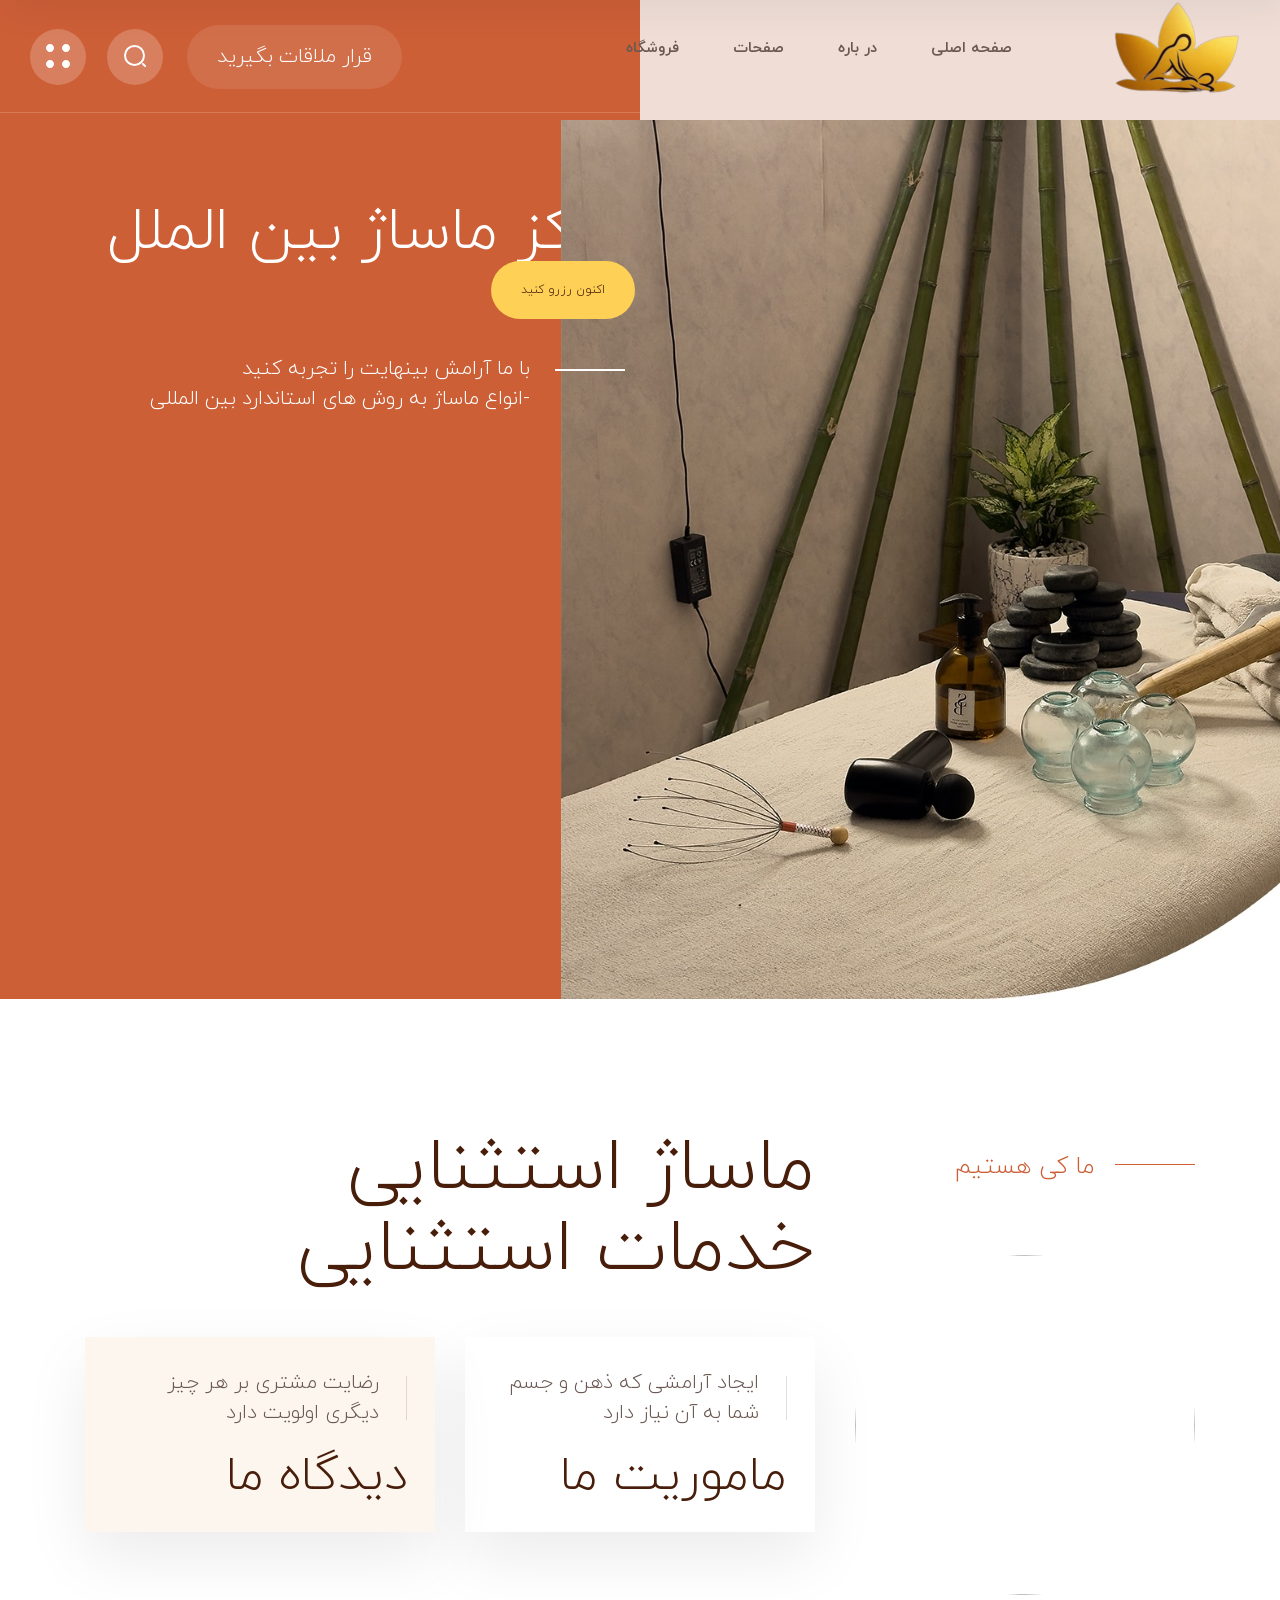
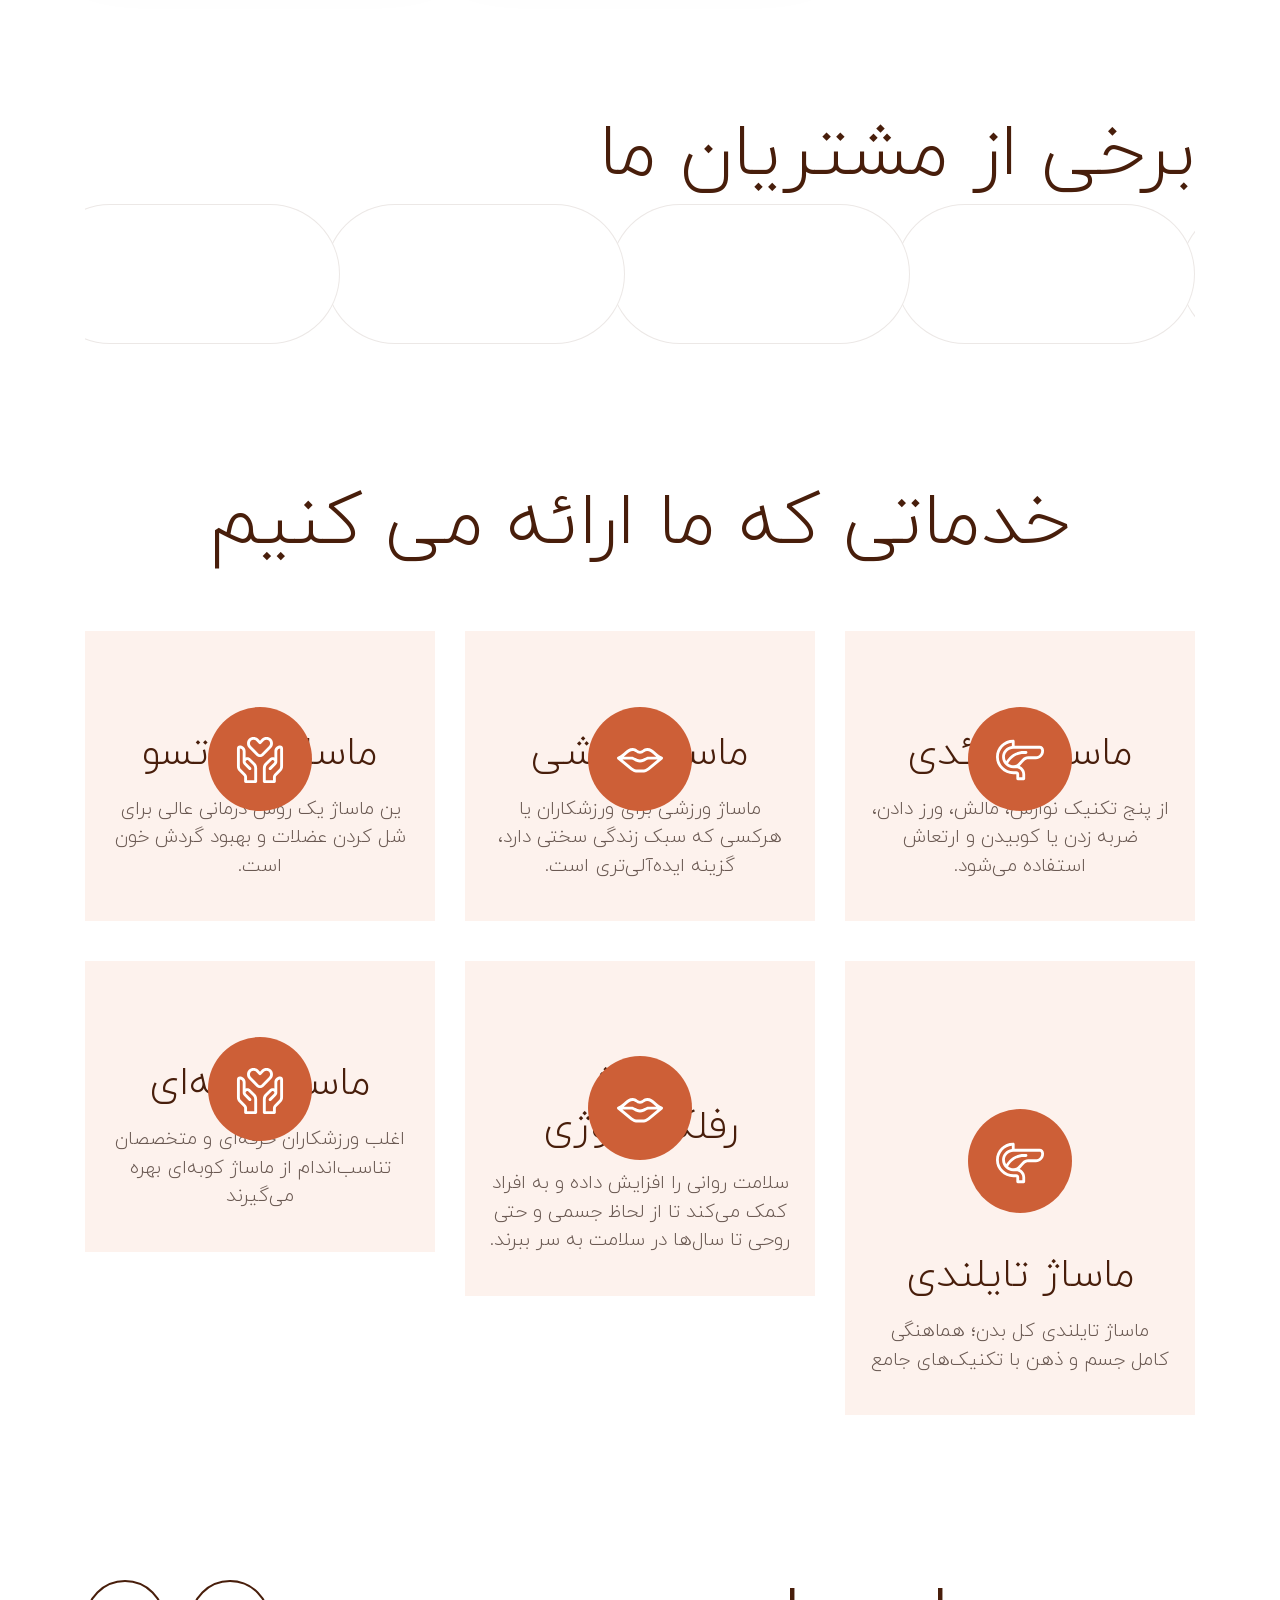
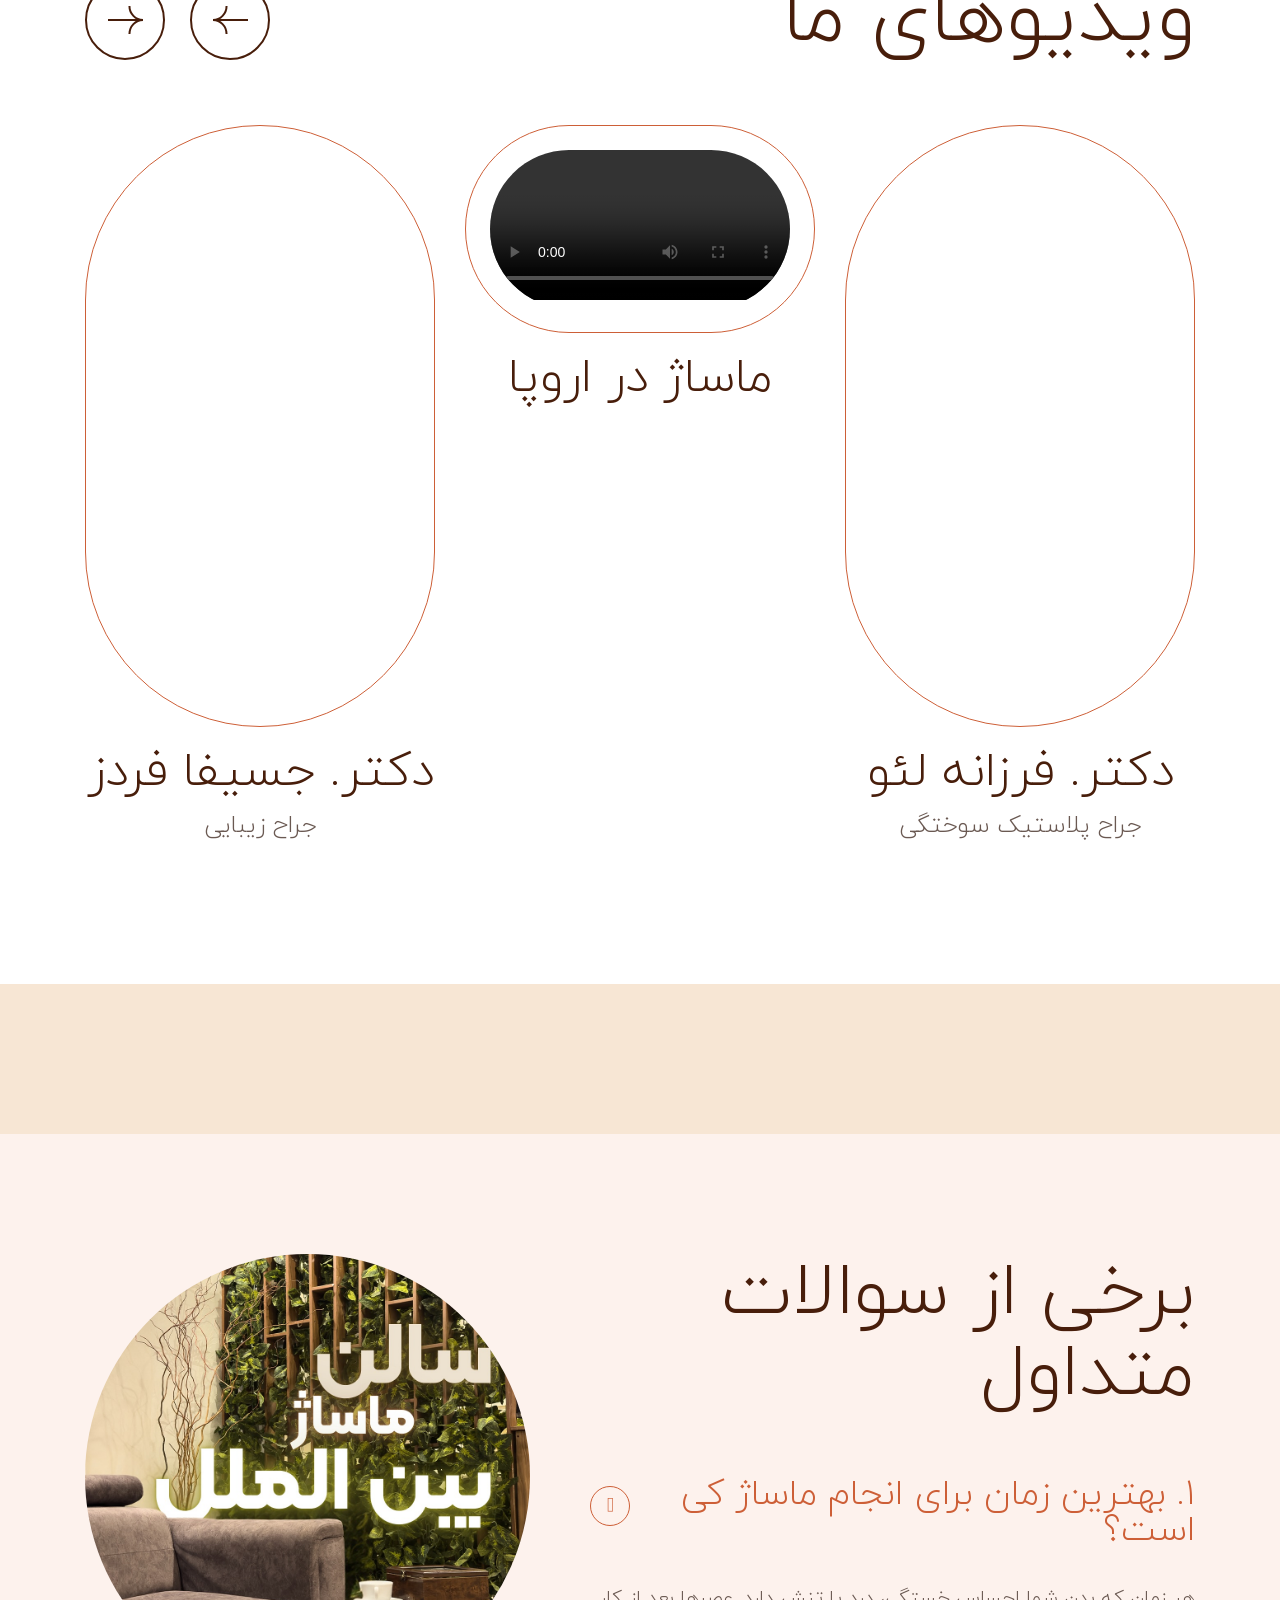
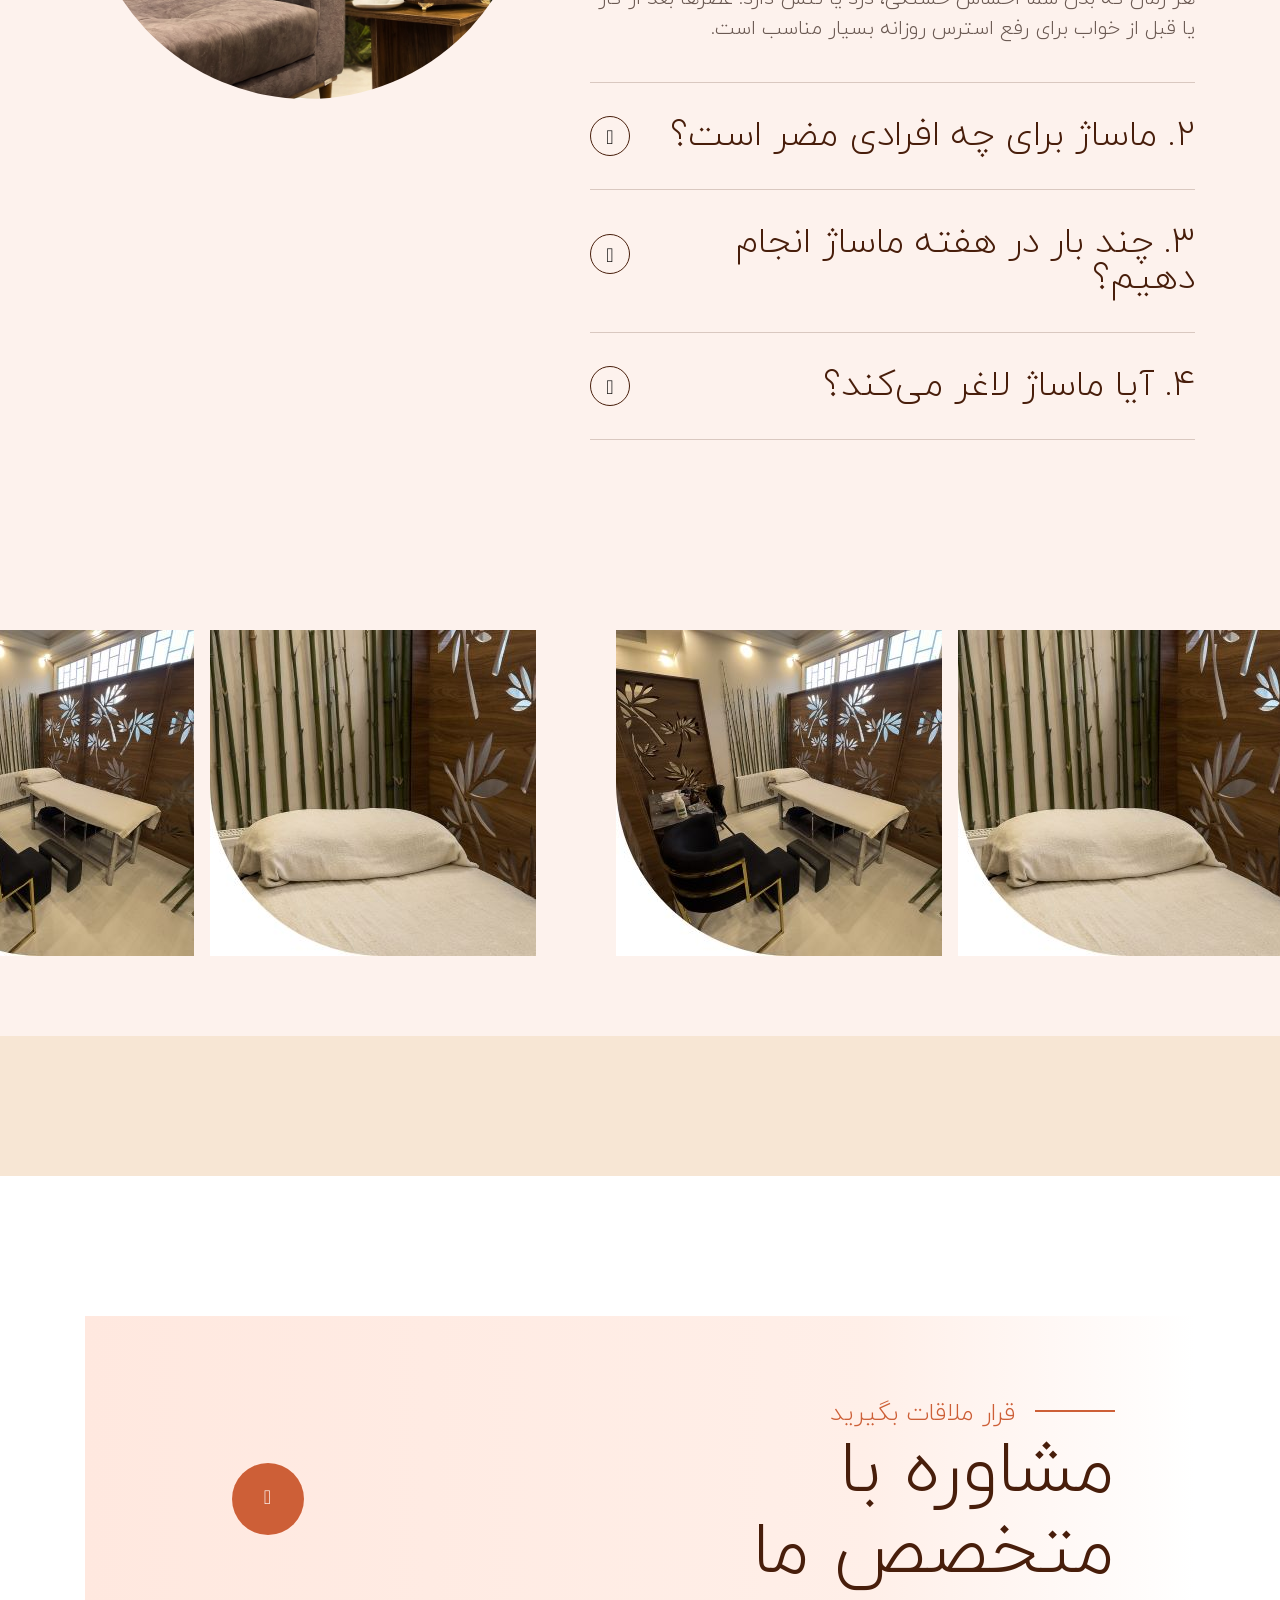
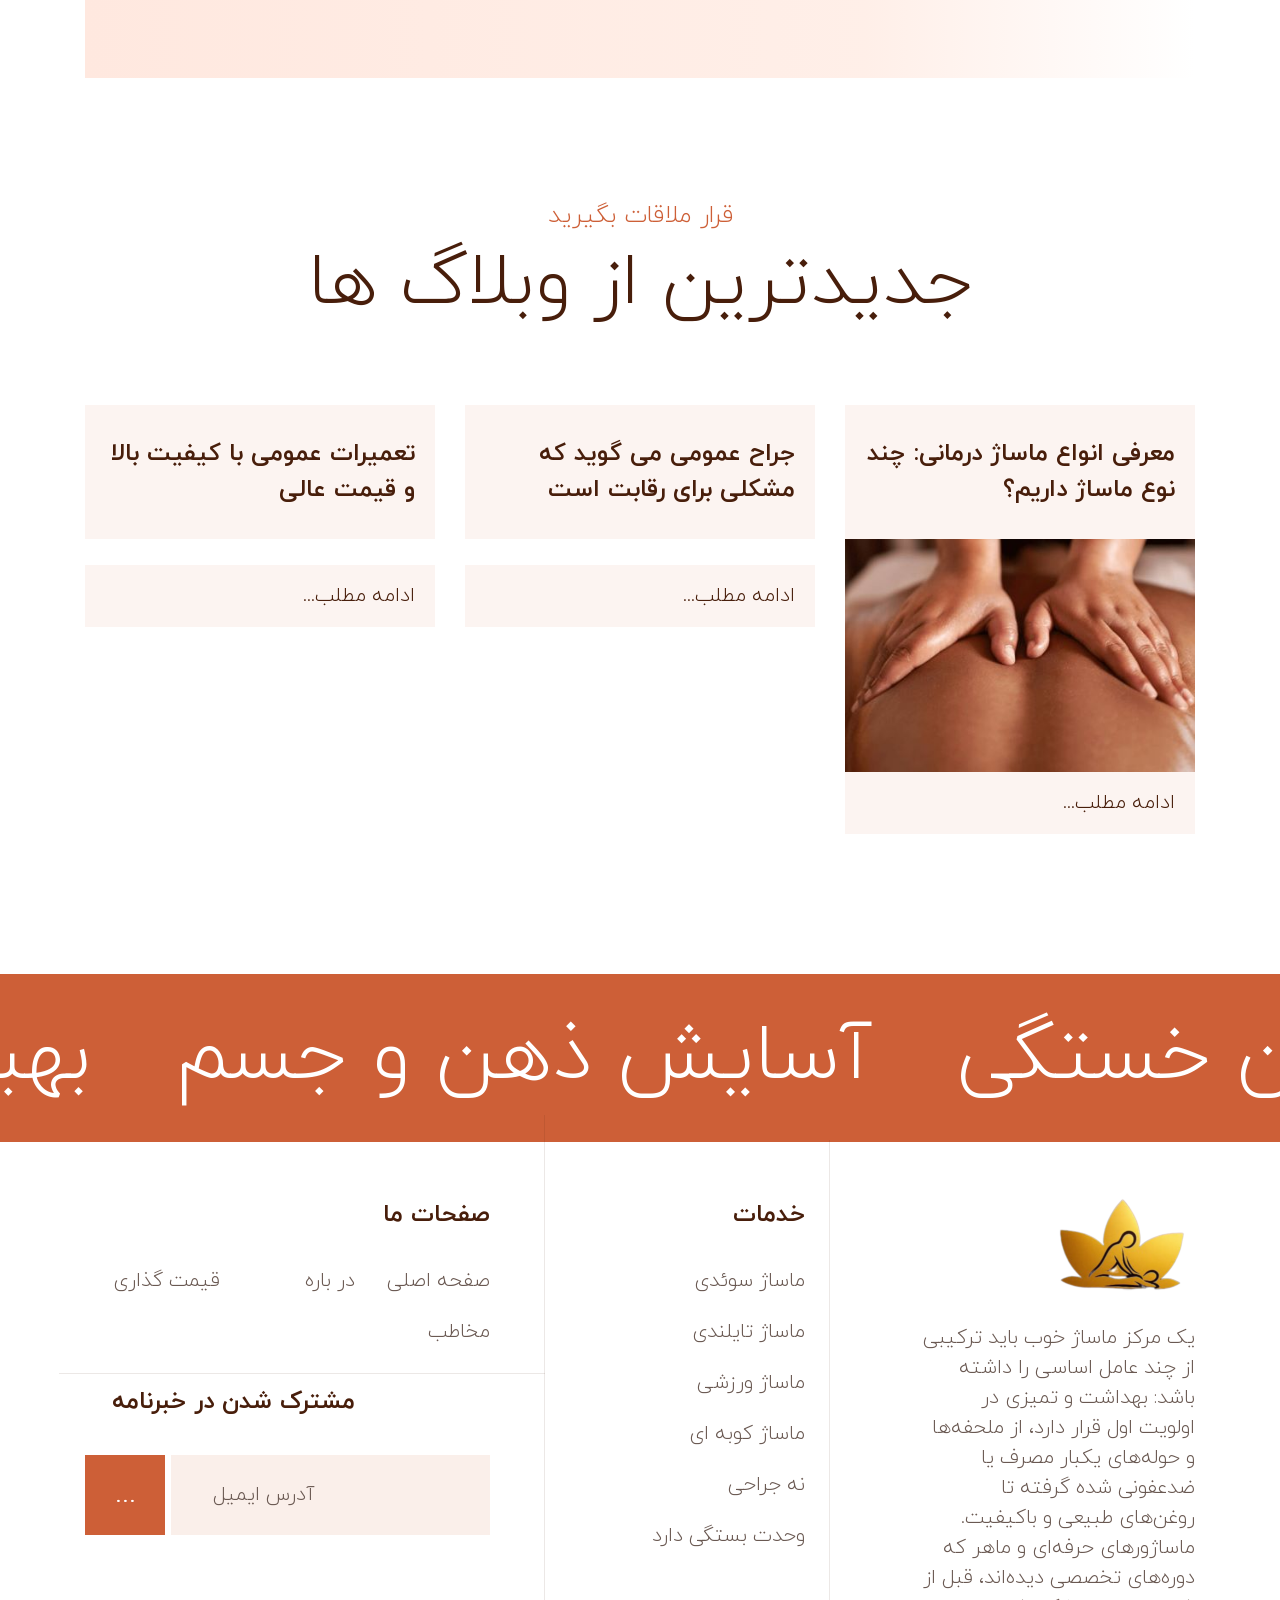
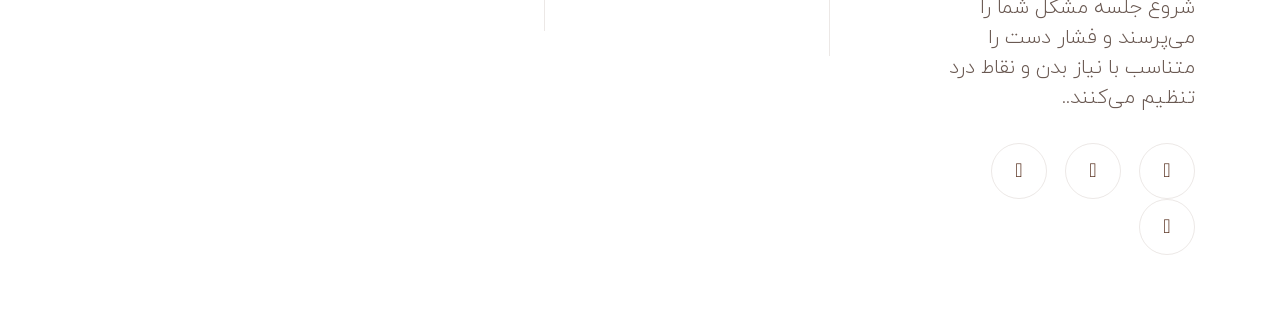
==== commit 942eb694: "update for massage" ====
--- a/index.html
+++ b/index.html
@@ -4,7 +4,7 @@
 <head>
     <meta charset="utf-8">
     <meta http-equiv="x-ua-compatible" content="ie=edge">
-    <title>Vamary - قالب HTML5 جراحی پلاستیک</title>
+    <title>ماساژ بین الملل</title>
     <meta name="description" content="">
     <meta name="viewport" content="width=device-width, initial-scale=1">
     <link rel="shortcut icon" type="image/x-icon" href="assets/img/logo/favicon.png">
@@ -42,46 +42,83 @@
         </button>
     </div>
 
-    <header>
-        <div class="header__area header-1 theme-bg tp-header-height">
-            <div class="header__bottom-wrap theme-bg" id="header-sticky">
-                <div class="container">
-                    <div class="row align-items-center">
-                        <div class="col-xxl-3 col-xl-2 col-lg-6 col-md-4 col-6">
-                            <div class="logo">
-                                <a href="index.html">
-                                    <img src="assets/img/logo/logo-white.png" alt="logo">
-                                </a>
-                            </div>
-                        </div>
-
-                        <div class="col-xxl-6 col-xl-7 d-none d-xl-block">
-                            <div class="main-menu menu-position">
-                                <nav id="mobile-menu" class="tp-main-menu-content">
-                                    <ul>
-                                        <!-- منو با ساختار مناسب -->
-                                    </ul>
-                                </nav>
-                            </div>
-                        </div>
-
-                        <div class="col-xxl-3 col-xl-3 col-lg-6 col-md-8 col-6">
-                            <div class="header__bottom-right d-flex justify-content-end align-items-center">
-                                <div class="d-none d-md-block">
-                                    <div class="header__right d-flex justify-content-end align-items-center">
-                                        <!-- المان‌های راست هدر -->
-                                    </div>
-                                </div>
-                                <div class="offcanvas-btn d-xl-none ml-20">
-                                    <button class="offcanvas-open-btn"><i class="fa-solid fa-bars"></i></button>
-                                </div>
-                            </div>
-                        </div>
-                    </div>
-                </div>
-            </div>
-        </div>
-    </header>
+    <header><div class="transparent__header header__area tp-header-height"><div class="header__bottom-wrap header-2" id="header-sticky"><div class="container-fluid"><div class="header__area-2 pl-180 pr-180"><div class="row align-items-center">
+        <div class="col-xxl-3 col-xl-2 col-lg-4 col-md-6 col-6"><div class="logo"><a href="index.html"><img src="assets/img/logo/logo.png" alt="logo"></a></div></div>
+        <div class="col-xxl-5 col-xl-5 col-lg-8 d-none d-xl-block"><div class="main-menu menu-position"><nav id="mobile-menu" class="tp-main-menu-content"><ul>
+        <li class="has-dropdown">
+        <a href="index.html">صفحه اصلی</a><div class="tp-submenu has-homemenu"><div class="row gx-6 row-cols-1 row-cols-md-2 row-cols-xl-4">
+        <div class="col homemenu active">
+        <div class="homemenu-thumb"><img src="assets/img/menu/home-1.jpg" alt=""></div>
+        <div class="homemenu-btn"><a class="menu-btn" href="index.html">نمایش نسخه ی نمایشی</a></div>
+        </div>
+        <div class="col homemenu">
+        <div class="homemenu-thumb"><img src="assets/img/menu/home-2.jpg" alt=""></div>
+        <div class="homemenu-btn"><a class="menu-btn" href="index-2.html">نمایش نسخه ی نمایشی</a></div>
+        </div>
+        <div class="col homemenu">
+        <div class="homemenu-thumb"><img src="assets/img/menu/home-3.jpg" alt=""></div>
+        <div class="homemenu-btn"><a class="menu-btn" href="index-3.html">نمایش نسخه ی نمایشی</a></div>
+        </div>
+        <div class="col homemenu">
+        <div class="homemenu-thumb"><img src="assets/img/menu/home-4.jpg" alt=""></div>
+        <div class="homemenu-btn"><a class="menu-btn" href="index-4.html">نمایش نسخه ی نمایشی</a></div>
+        </div>
+        <div class="col homemenu">
+        <div class="homemenu-thumb"><img src="assets/img/menu/home-5.jpg" alt=""></div>
+        <div class="homemenu-btn"><a class="menu-btn" href="index-5.html">نمایش نسخه ی نمایشی</a></div>
+        </div>
+        <div class="col homemenu">
+        <div class="homemenu-thumb"><img src="assets/img/menu/home-6.jpg" alt=""></div>
+        <div class="homemenu-btn"><a class="menu-btn" href="index-6.html">نمایش نسخه ی نمایشی</a></div>
+        </div>
+        <div class="col homemenu">
+        <div class="homemenu-thumb"><img src="assets/img/menu/home-7.jpg" alt=""></div>
+        <div class="homemenu-btn"><a class="menu-btn" href="index-7.html">نمایش نسخه ی نمایشی</a></div>
+        </div>
+        <div class="col homemenu">
+        <div class="homemenu-thumb comming-demo"><img src="assets/img/menu/home-7.jpg" alt=""></div>
+        <div class="homemenu-btn comming-btn"><a class="menu-btn" href="comming-soon.html">بالا آمدن</a></div>
+        </div>
+        </div></div>
+        </li>
+        <li><a href="about.html">در باره</a></li>
+        <li class="has-dropdown">
+        <a href="#">صفحات</a><ul class="tp-submenu">
+        <li><a href="case.html">مورد</a></li>
+        <li><a href="case-details.html">جزئیات مورد</a></li>
+        <li><a href="services.html">خدمات</a></li>
+        <li><a href="service-details.html">جزئیات خدمات</a></li>
+        <li><a href="team.html">تیم</a></li>
+        <li><a href="team-details.html">جزئیات تیم</a></li>
+        <li><a href="pricing.html">قیمت گذاری</a></li>
+        <li><a href="faq.html">سوالات متداول</a></li>
+        <li><a href="appointment.html">وقت ملاقات</a></li>
+        <li><a href="blog.html">وبلاگ</a></li>
+        <li><a href="blog-grid.html">شبکه وبلاگ</a></li>
+        <li><a href="blog-details.html">جزئیات وبلاگ</a></li>
+        <li><a href="contact.html">مخاطب</a></li>
+        </ul>
+        </li>
+        <li class="has-dropdown">
+        <a href="shop.html">فروشگاه</a><ul class="tp-submenu">
+        <li><a href="shop.html">فروشگاه</a></li>
+        <li><a href="shop-details.html">جزئیات فروشگاه</a></li>
+        <li><a href="cart.html">سبد خرید</a></li>
+        <li><a href="checkout.html">وارسی</a></li>
+        <li><a href="wishlist.html">لیست علاقه مندیها</a></li>
+        <li><a href="order.html">سفارش</a></li>
+        <li><a href="login.html">وارد شدن</a></li>
+        <li><a href="register.html">ثبت نام</a></li>
+        <li><a href="forgot.html">بازنشانی رمز عبور</a></li>
+        </ul>
+        </li>
+        </ul></nav></div></div>
+        <div class="col-xxl-4 col-xl-5 col-lg-8 col-md-6 col-6"><div class="header__bottom-right header__bottom-right-2 d-flex justify-content-end align-items-center"><div class="header__right d-flex justify-content-end align-items-center pt-15">
+        <div class="header__appoinment d-none d-lg-block"><a href="#">قرار ملاقات بگیرید</a></div>
+        <div class="header__search tp-search-toggle d-none d-sm-block"><i><svg width="22" height="22" viewbox="0 0 22 22" fill="none" xmlns="http://www.w3.org/2000/svg"><path d="M10.5 20C15.7467 20 20 15.7467 20 10.5C20 5.25329 15.7467 1 10.5 1C5.25329 1 1 5.25329 1 10.5C1 15.7467 5.25329 20 10.5 20Z" stroke="currentColor" stroke-width="2" stroke-linecap="round" stroke-linejoin="round"></path><path d="M21 21L19 19" stroke="currentColor" stroke-width="2" stroke-linecap="round" stroke-linejoin="round"></path></svg></i></div>
+        <div class="header__phone offcanvas-open-btn"><i><svg width="24" height="24" viewbox="0 0 24 24" fill="none" xmlns="http://www.w3.org/2000/svg"><path d="M8 4C8 6.20914 6.20914 8 4 8C1.79086 8 0 6.20914 0 4C0 1.79086 1.79086 0 4 0C6.20914 0 8 1.79086 8 4Z" fill="currentColor"></path><path d="M8 20C8 22.2091 6.20914 24 4 24C1.79086 24 0 22.2091 0 20C0 17.7909 1.79086 16 4 16C6.20914 16 8 17.7909 8 20Z" fill="currentColor"></path><path d="M24 4C24 6.20914 22.2091 8 20 8C17.7909 8 16 6.20914 16 4C16 1.79086 17.7909 0 20 0C22.2091 0 24 1.79086 24 4Z" fill="currentColor"></path><path d="M24 20C24 22.2091 22.2091 24 20 24C17.7909 24 16 22.2091 16 20C16 17.7909 17.7909 16 20 16C22.2091 16 24 17.7909 24 20Z" fill="currentColor"></path></svg></i></div>
+        </div></div></div>
+        </div></div></div></div></div></header>
 
     <div class="offcanvas__area">
         <div class="offcanvas__wrapper">
@@ -123,57 +160,20 @@
     <div class="search-body-overlay"></div>
 
     <main>
-        <section class="banner-area theme-bg-2 p-relative">
-            <div class="container">
-                <div class="row">
-                    <div class="col-lg-6">
-                        <div class="tpbanner">
-                            <div class="tpbanner-content">
-                                <h2 class="tpbanner-title">جراحی پلاستیک</h2>
-                                <b></b>
-                                <p>هر چه بهتر به نظر برسید بیشتر می شوید. خواهیم ساخت<br>زیبایی کوه ها</p>
-                            </div>
-                            <ul class="tpbanner-list">
-                                <li class="tpbanner-list-1"><span>01 - جراحی ترمیمی</span></li>
-                                <li class="tpbanner-list-2"><span>02 - آماده سازی جهش</span></li>
-                                <li class="tpbanner-list-3"><span>03 - تغییر شکل گوش</span></li>
-                                <li class="tpbanner-list-4"><span>04 - مراقبت از پوست</span></li>
-                            </ul>
-                        </div>
-                    </div>
-                    <div class="col-lg-6">
-                        <div class="tpbanner-shape p-relative">
-                            <div class="tpbanner-shape-1 d-lg-none d-xl-block">
-                                <img src="assets/img/banner/banner-1-img-1.png" alt="">
-                            </div>
-                            <div class="tpbanner-shape-2 d-none d-lg-block">
-                                <img src="assets/img/banner/banner-1shape-1.svg" alt="">
-                            </div>
-                            <div class="tpbanner-shape-3">
-                                <img src="assets/img/banner/banner-1shape-2.svg" alt="">
-                            </div>
-                        </div>
-                    </div>
-                </div>
-            </div>
-            <div class="tpbanner-video wow fadeInRight" data-wow-duration="1s" data-wow-delay=".3s">
-                <div class="tpbanner-video-info">
-                    <a class="tp-btn" href="appointment.html">قرار ملاقات بگیرید</a>
-                </div>
-                <div class="tpbanner-video-thumb p-relative">
-                    <img src="assets/img/banner/video-1-bg-1.jpg" alt="">
-                    <div class="tpbanner-video-play">
-                        <a class="popup-video" href="https://www.youtube.com/watch?v=TYYf8zYjP5k">
-                            <i>
-                                <svg width="21" height="24" viewBox="0 0 21 24" fill="none" xmlns="http://www.w3.org/2000/svg">
-                                    <path d="M20 10.268C21.3333 11.0378 21.3333 12.9623 20 13.7321L3.5 23.2583C2.16666 24.0281 0.500001 23.0659 0.500001 21.5263L0.500002 2.47372C0.500002 0.934117 2.16667 -0.0281314 3.5 0.741669L20 10.268Z" fill="currentColor"></path>
-                                </svg>
-                            </i>
-                        </a>
-                    </div>
-                </div>
-            </div>
-        </section>
+        <section class="banner-area tpbanner-2-wrapper theme-bg-4 p-relative z-index-1 fix"><div class="tpbanner-2-bg"></div>
+            <div class="container"><div class="row">
+            <div class="order-2 order-lg-1 col-lg-6 align-self-end col-md-12"><div class="tpbanner-2 p-relative">
+            <div class="tpbanner-2-thumb"><img src="assets/img/banner/banner-2-img-1.png" alt=""></div>
+            <div class="tpbanner-2-shape d-none d-md-block">
+            <div class="tpbanner-2-shape-1"><img src="assets/img/banner/banner-2-shape-1.png" alt=""></div>
+            <div class="tpbanner-2-shape-2"><img src="assets/img/banner/banner-2-shape-2.png" alt=""></div>
+            </div>
+            </div></div>
+            <div class="order-1 order-lg-2 col-lg-6 col-md-12"><div class="tpbanner-2-content-2">
+            <h4 class="tpbanner-2-title-2">مرکز ماساژ بین الملل</h4><a class="tpbanner-2-btn" href="about.html">اکنون رزرو کنید</a></h4>
+            <p>با ما آرامش بینهایت را تجربه کنید<br>-انواع ماساژ به روش های استاندارد بین المللی</p>
+            </div></div>
+            </div></div></section>
 
         <section class="about-area pt-130 pb-90">
             <div class="container">
@@ -190,18 +190,18 @@
                         <div class="about-wrapper">
                             <div class="tpsection about-left mb-45">
                                 <h2 class="tpsection-title">
-                                    مراقبت استثنایی
+                                    ماساژ استثنایی
                                     <span>
                                         <img class="d-none d-md-block wow fadeInRight" src="assets/img/about/about-1-shape-1.png" alt="" data-wow-duration="1s" data-wow-delay=".6s">
                                     </span>
-                                    تکنولوژی استثنایی
+                                    خدمات استثنایی
                                 </h2>
                             </div>
                             <div class="about-box">
                                 <div class="row">
                                     <div class="col-lg-6 col-md-6">
                                         <div class="about-box-content p-relative mb-30">
-                                            <p>پیشرفت پزشکی که ذهن شما را به جامعه قوی‌تر می‌کند مهم‌ترین شماست.</p>
+                                            <p>ایجاد آرامشی که ذهن و جسم شما به آن نیاز دارد</p>
                                             <h5 class="about-box-title">ماموریت ما</h5>
                                             <div class="about-box-shape">
                                                 <img src="assets/img/about/about-1-shape-2.png" alt="">
@@ -210,7 +210,7 @@
                                     </div>
                                     <div class="col-lg-6 col-md-6">
                                         <div class="about-box-content about-box-2 p-relative mb-30">
-                                            <p>پیشرفت پزشکی که ذهن شما را به جامعه قوی‌تر می‌کند مهم‌ترین شماست.</p>
+                                            <p>رضایت مشتری بر هر چیز دیگری اولویت دارد</p>
                                             <h5 class="about-box-title">دیدگاه ما</h5>
                                             <div class="about-box-shape">
                                                 <img src="assets/img/about/about-1-shape-2.png" alt="">
@@ -251,7 +251,7 @@
             </div>
         </div>
 
-        <section class="services-area pt-135"><div class="container">
+        <section class="services-area"><div class="container">
             <div class="row justify-content-center"><div class="col-lg-10"><div class="tpsection text-center mb-65"><h2 class="tpsection-title">خدماتی که ما ارائه می کنیم</h2></div></div></div>
             <div class="row">
             <div class="col-lg-4 col-md-6"><div class="services-3 p-relative theme-bg-6 text-center mb-30">
@@ -261,8 +261,8 @@
             </div>
             <div class="services-3-icon"><span><svg width="48" height="42" viewbox="0 0 48 42" fill="none" xmlns="http://www.w3.org/2000/svg"><path d="M43.5885 6.84375H18.6562V2.25C18.6562 1.47337 18.0266 0.84375 17.25 0.84375C7.74091 0.84375 -0.0262769 8.57944 6.68147e-05 18.0486C0.0265043 27.519 7.89401 35.1562 17.4024 35.1562H20.25C20.3016 35.1562 20.3437 35.1982 20.3437 35.25V39.75C20.3437 40.5266 20.9733 41.1562 21.75 41.1562H27.75C28.5266 41.1562 29.1562 40.5266 29.1562 39.75V35.25C29.1562 31.512 26.8413 28.305 23.5698 26.986C23.9279 26.6551 23.751 26.83 28.2801 21.889C29.2896 20.7878 30.7254 20.1562 32.2193 20.1562H39.8437C44.3411 20.1562 48 16.4974 48 12V11.2528C48.0048 8.82422 46.0323 6.84375 43.5885 6.84375ZM20.25 29.1562C23.6101 29.1562 26.3437 31.8899 26.3437 35.25V38.3438H23.1562V35.25C23.1562 33.6474 21.8524 32.3438 20.25 32.3438H17.4024C9.37947 32.3438 2.8345 25.9275 2.81257 18.0407C2.79166 10.5272 8.62882 4.42003 15.8437 3.72384V6.93094C10.3699 7.61484 6.07385 12.297 6.09372 18.0394C6.115 24.1693 11.1672 29.1562 17.3558 29.1562H20.25ZM45.1875 12C45.1875 14.9466 42.7903 17.3438 39.8437 17.3438H32.2193C29.9392 17.3438 27.7477 18.3077 26.2069 19.9886L21.9698 24.611C20.9603 25.7122 19.5245 26.3438 18.0306 26.3438H17.3558C15.3917 26.3438 13.5801 25.6762 12.1423 24.5589C12.6258 23.6152 13.6512 21.8647 15.3547 20.1023C18.6878 16.6545 22.8581 14.9062 27.75 14.9062H30C30.7766 14.9062 31.4062 14.2766 31.4062 13.5C31.4062 12.7234 30.7766 12.0938 30 12.0938H27.75C20.6707 12.0938 16.0023 15.3859 13.3326 18.1476C11.8539 19.6772 10.8165 21.2062 10.1493 22.3492C9.36607 21.0894 8.91166 19.6104 8.90622 18.0296C8.89029 13.4068 12.6258 9.65625 17.25 9.65625H43.5884C44.4648 9.65625 45.1892 10.3633 45.1875 11.25V12Z" fill="currentColor"></path></svg></span></div>
             <div class="services-3-content">
-            <h4 class="services-3-title"><a href="service-details.html">تغییر شکل گوش</a></h4>
-            <p>بازگرداندن اعتماد به نفس زیبایی به احتمال باور نکردنی پوست جوان برای تاثیر زندگی.</p>
+            <h4 class="services-3-title"><a href="service-details.html">ماساژ سوئدی</a></h4>
+            <p>از پنج تکنیک نوازش، مالش، ورز دادن، ضربه زدن یا کوبیدن و ارتعاش استفاده می‌شود.</p>
             </div>
             </div></div>
             <div class="col-lg-4 col-md-6"><div class="services-3 theme-bg-6 p-relative text-center mb-30">
@@ -272,8 +272,8 @@
             </div>
             <div class="services-3-icon"><span><svg width="48" height="25" viewbox="0 0 48 25" fill="none" xmlns="http://www.w3.org/2000/svg"><path d="M47.0241 9.86112C46.9468 9.35712 46.6093 8.93232 46.1351 8.74224C43.0933 7.52592 41.1935 5.78256 39.357 4.0968C37.0607 1.99008 34.8921 0 31.2009 0C29.325 0 27.9849 0.89376 26.8021 1.68192C25.8373 2.32464 25.005 2.88 24.0009 2.88C22.9967 2.88 22.1644 2.32464 21.1996 1.68192C20.0169 0.89376 18.6767 0 16.8009 0C13.1097 0 10.941 1.99008 8.6447 4.09728C6.80822 5.78352 4.90838 7.5264 1.86662 8.74272C1.39286 8.9328 1.05542 9.35712 0.977662 9.8616C0.900382 10.3651 1.0943 10.872 1.48934 11.1946L14.5434 21.8755C16.5954 23.5546 19.186 24.48 21.8394 24.48H26.1623C28.8157 24.48 31.4063 23.5546 33.4564 21.8755L46.5119 11.1946C46.9074 10.8715 47.1013 10.3646 47.0241 9.86112ZM10.5921 6.21936C12.7045 4.28064 14.2305 2.88 16.8009 2.88C17.805 2.88 18.6373 3.43536 19.6021 4.07808C20.7849 4.86624 22.125 5.76 24.0009 5.76C25.8767 5.76 27.2169 4.86624 28.3996 4.07808C29.3644 3.43536 30.1967 2.88 31.2009 2.88C33.7713 2.88 35.2972 4.28064 37.4097 6.21936C38.266 7.00512 39.1905 7.83408 40.2421 8.64H32.6409C30.9589 8.64 29.7172 9.36 28.5148 10.057C27.2169 10.8091 25.9919 11.52 24.0009 11.52C22.0098 11.52 20.7849 10.8091 19.4869 10.057C18.2845 9.36 17.0428 8.64 15.3609 8.64H7.76006C8.81174 7.83408 9.73622 7.00512 10.5921 6.21936ZM31.6324 19.6469C30.094 20.9069 28.1519 21.6 26.1623 21.6H21.8394C19.8493 21.6 17.9077 20.9069 16.3679 19.6469L6.43526 11.52H15.3609C16.2681 11.52 17.0509 11.9736 18.0412 12.5482C19.4644 13.3733 21.2346 14.4 24.0009 14.4C26.7671 14.4 28.5373 13.3733 29.9605 12.5482C30.9508 11.9736 31.7337 11.52 32.6409 11.52H41.5665L31.6324 19.6469Z" fill="currentColor"></path></svg></span></div>
             <div class="services-3-content">
-            <h4 class="services-3-title"><a href="service-details.html">آماده سازی لب</a></h4>
-            <p>بازگرداندن اعتماد به نفس زیبایی به احتمال باور نکردنی پوست جوان برای تاثیر زندگی.</p>
+            <h4 class="services-3-title"><a href="service-details.html">ماساژ ورزشی</a></h4>
+            <p>ماساژ ورزشی برای ورزشکاران یا هرکسی که سبک زندگی سختی دارد، گزینه ایده‌آلی‌تری است.</p>
             </div>
             </div></div>
             <div class="col-lg-4 col-md-6"><div class="services-3 theme-bg-6 p-relative text-center mb-30">
@@ -283,20 +283,23 @@
             </div>
             <div class="services-3-icon"><span><svg width="48" height="48" viewbox="0 0 48 48" fill="none" xmlns="http://www.w3.org/2000/svg"><path d="M24.0009 21.119C22.6877 21.119 21.4526 20.6073 20.5248 19.679L12.9029 12.0571C11.7019 10.8561 11.0409 9.2601 11.0409 7.56282V7.31514C11.0409 5.61786 11.7019 4.02186 12.9029 2.8209C14.1038 1.61994 15.6998 0.958984 17.3971 0.958984H17.6448C19.3421 0.958984 20.9381 1.61994 22.139 2.8209L24.0009 4.68282L25.8629 2.8209C27.0638 1.61994 28.6598 0.958984 30.3571 0.958984H30.6048C32.3021 0.958984 33.8981 1.61994 35.099 2.8209C36.3 4.02186 36.9609 5.61786 36.9609 7.31514V7.56282C36.9609 9.2601 36.3 10.8561 35.099 12.0571L27.4771 19.679C26.5493 20.6073 25.3142 21.119 24.0009 21.119ZM17.3971 3.83898C16.4688 3.83898 15.5957 4.20042 14.939 4.85706C14.2824 5.5137 13.9209 6.3873 13.9209 7.31514V7.56282C13.9209 8.49114 14.2824 9.36426 14.939 10.0209L22.5609 17.6428C23.3313 18.4108 24.6705 18.4108 25.4409 17.6428L33.0629 10.0209C33.7195 9.36426 34.0809 8.49066 34.0809 7.56282V7.31514C34.0809 6.38682 33.7195 5.5137 33.0629 4.85706C32.4062 4.20042 31.5326 3.83898 30.6048 3.83898H30.3571C29.4288 3.83898 28.5557 4.20042 27.899 4.85706L25.019 7.73706C24.4565 8.29962 23.5454 8.29962 22.9829 7.73706L20.1029 4.85706C19.4462 4.20042 18.5726 3.83898 17.6448 3.83898H17.3971ZM38.4009 47.039H28.3209C27.5251 47.039 26.8809 46.3948 26.8809 45.599V32.1455C26.8809 30.2217 27.6307 28.4135 28.9905 27.0537L33.6086 22.4356C34.8461 21.1967 36.8587 20.8257 38.4009 21.419V15.359C38.4009 12.1823 40.9843 9.59898 44.1609 9.59898C45.7488 9.59898 47.0409 10.8911 47.0409 12.479V30.2524C47.0409 32.1763 46.2912 33.9844 44.9313 35.3443L40.2624 40.0132C39.9941 40.282 39.8409 40.6531 39.8409 41.0313V45.599C39.8409 46.3948 39.1968 47.039 38.4009 47.039ZM29.7609 44.159H36.9609V41.0313C36.9609 39.8783 37.4107 38.7926 38.2267 37.9771L42.8957 33.3081C43.7107 32.4926 44.1609 31.4073 44.1609 30.2524V12.479C42.5731 12.479 41.2809 13.7711 41.2809 15.359V25.439C41.2809 25.4601 41.2809 25.4812 41.2795 25.5023C41.2809 25.5388 41.2809 25.5767 41.2809 25.6132C41.2809 26.7974 40.8014 27.9547 39.9648 28.7913L35.099 33.6571C34.5365 34.2196 33.6254 34.2196 33.0629 33.6571C32.5003 33.0945 32.5003 32.1835 33.0629 31.6209L37.9286 26.7551C38.2296 26.4542 38.4009 26.038 38.4009 25.6132C38.4009 24.7233 37.6766 23.999 36.7867 23.999C36.3619 23.999 35.9457 24.1703 35.6448 24.4713L31.0267 29.0894C30.2107 29.9054 29.7609 30.9907 29.7609 32.1455V44.159ZM19.6809 47.039H9.60094C8.8051 47.039 8.16094 46.3948 8.16094 45.599V41.0313C8.16094 40.6531 8.00782 40.2815 7.73902 40.0132L3.07006 35.3443C1.7107 33.9849 0.960938 32.1763 0.960938 30.2524V12.479C0.960938 10.8911 2.2531 9.59898 3.84094 9.59898C7.01758 9.59898 9.60094 12.1823 9.60094 15.359V21.4185C11.1465 20.8252 13.1558 21.1963 14.3933 22.4351L19.0113 27.0532C20.3712 28.4131 21.1209 30.2217 21.1209 32.1455V45.599C21.1209 46.3948 20.4768 47.039 19.6809 47.039ZM11.0409 44.159H18.2409V32.1455C18.2409 30.9911 17.7907 29.9054 16.9752 29.0899L12.3571 24.4718C12.0561 24.1703 11.64 23.999 11.2152 23.999C10.3253 23.999 9.60094 24.7233 9.60094 25.6132C9.60094 26.038 9.7723 26.4542 10.0733 26.7551L14.939 31.6209C15.5016 32.1835 15.5016 33.0945 14.939 33.6571C14.3765 34.2196 13.4654 34.2196 12.9029 33.6571L8.0371 28.7913C7.20046 27.9547 6.72094 26.7974 6.72094 25.6132C6.72094 25.5767 6.72094 25.5388 6.72238 25.5023C6.72094 25.4812 6.72094 25.4601 6.72094 25.439V15.359C6.72094 13.7711 5.42878 12.479 3.84094 12.479V30.2524C3.84094 31.4068 4.2907 32.4926 5.1067 33.3081L9.77566 37.9771C10.5907 38.7926 11.0409 39.8783 11.0409 41.0313V44.159Z" fill="currentColor"></path></svg></span></div>
             <div class="services-3-content">
-            <h4 class="services-3-title"><a href="service-details.html">جراحی پلاستیک</a></h4>
-            <p>بازگرداندن اعتماد به نفس زیبایی به احتمال باور نکردنی پوست جوان برای تاثیر زندگی.</p>
+            <h4 class="services-3-title"><a href="service-details.html">ماساژ شیاتسو</a></h4>
+            <p>ین ماساژ یک روش درمانی عالی برای شل کردن عضلات و بهبود گردش خون است. </p>
             </div>
             </div></div>
-            <div class="row">
+            </div>
+            </div></section>
+            <section class="services-area pt-10"><div class="container">
+                <div class="row">
                 <div class="col-lg-4 col-md-6"><div class="services-3 p-relative theme-bg-6 text-center mb-30">
                 <div class="services-3-thumb p-relative">
-                <div class="services-3-mask"><img src="assets/img/services/services-3/services-3-thumb-1.jpg" alt=""></div>
+                <div class="services-3-mask"><img src="assets/img/services/tialandi.jpg" alt=""></div>
                 <div class="services-3-shape"><span><svg width="410" height="257" viewbox="0 0 410 257" fill="none" xmlns="http://www.w3.org/2000/svg"><path d="M0 0V187C60.1985 228.028 128.519 257 205 257C281.481 257 349.814 228.028 410 187V0H0Z" fill="currentColor"></path></svg></span></div>
                 </div>
                 <div class="services-3-icon"><span><svg width="48" height="42" viewbox="0 0 48 42" fill="none" xmlns="http://www.w3.org/2000/svg"><path d="M43.5885 6.84375H18.6562V2.25C18.6562 1.47337 18.0266 0.84375 17.25 0.84375C7.74091 0.84375 -0.0262769 8.57944 6.68147e-05 18.0486C0.0265043 27.519 7.89401 35.1562 17.4024 35.1562H20.25C20.3016 35.1562 20.3437 35.1982 20.3437 35.25V39.75C20.3437 40.5266 20.9733 41.1562 21.75 41.1562H27.75C28.5266 41.1562 29.1562 40.5266 29.1562 39.75V35.25C29.1562 31.512 26.8413 28.305 23.5698 26.986C23.9279 26.6551 23.751 26.83 28.2801 21.889C29.2896 20.7878 30.7254 20.1562 32.2193 20.1562H39.8437C44.3411 20.1562 48 16.4974 48 12V11.2528C48.0048 8.82422 46.0323 6.84375 43.5885 6.84375ZM20.25 29.1562C23.6101 29.1562 26.3437 31.8899 26.3437 35.25V38.3438H23.1562V35.25C23.1562 33.6474 21.8524 32.3438 20.25 32.3438H17.4024C9.37947 32.3438 2.8345 25.9275 2.81257 18.0407C2.79166 10.5272 8.62882 4.42003 15.8437 3.72384V6.93094C10.3699 7.61484 6.07385 12.297 6.09372 18.0394C6.115 24.1693 11.1672 29.1562 17.3558 29.1562H20.25ZM45.1875 12C45.1875 14.9466 42.7903 17.3438 39.8437 17.3438H32.2193C29.9392 17.3438 27.7477 18.3077 26.2069 19.9886L21.9698 24.611C20.9603 25.7122 19.5245 26.3438 18.0306 26.3438H17.3558C15.3917 26.3438 13.5801 25.6762 12.1423 24.5589C12.6258 23.6152 13.6512 21.8647 15.3547 20.1023C18.6878 16.6545 22.8581 14.9062 27.75 14.9062H30C30.7766 14.9062 31.4062 14.2766 31.4062 13.5C31.4062 12.7234 30.7766 12.0938 30 12.0938H27.75C20.6707 12.0938 16.0023 15.3859 13.3326 18.1476C11.8539 19.6772 10.8165 21.2062 10.1493 22.3492C9.36607 21.0894 8.91166 19.6104 8.90622 18.0296C8.89029 13.4068 12.6258 9.65625 17.25 9.65625H43.5884C44.4648 9.65625 45.1892 10.3633 45.1875 11.25V12Z" fill="currentColor"></path></svg></span></div>
                 <div class="services-3-content">
-                <h4 class="services-3-title"><a href="service-details.html">تغییر شکل گوش</a></h4>
-                <p>بازگرداندن اعتماد به نفس زیبایی به احتمال باور نکردنی پوست جوان برای تاثیر زندگی.</p>
+                <h4 class="services-3-title"><a href="service-details.html">ماساژ تایلندی</a></h4>
+                <p>ماساژ تایلندی کل بدن؛ هماهنگی کامل جسم و ذهن با تکنیک‌های جامع</p>
                 </div>
                 </div></div>
                 <div class="col-lg-4 col-md-6"><div class="services-3 theme-bg-6 p-relative text-center mb-30">
@@ -306,8 +309,8 @@
                 </div>
                 <div class="services-3-icon"><span><svg width="48" height="25" viewbox="0 0 48 25" fill="none" xmlns="http://www.w3.org/2000/svg"><path d="M47.0241 9.86112C46.9468 9.35712 46.6093 8.93232 46.1351 8.74224C43.0933 7.52592 41.1935 5.78256 39.357 4.0968C37.0607 1.99008 34.8921 0 31.2009 0C29.325 0 27.9849 0.89376 26.8021 1.68192C25.8373 2.32464 25.005 2.88 24.0009 2.88C22.9967 2.88 22.1644 2.32464 21.1996 1.68192C20.0169 0.89376 18.6767 0 16.8009 0C13.1097 0 10.941 1.99008 8.6447 4.09728C6.80822 5.78352 4.90838 7.5264 1.86662 8.74272C1.39286 8.9328 1.05542 9.35712 0.977662 9.8616C0.900382 10.3651 1.0943 10.872 1.48934 11.1946L14.5434 21.8755C16.5954 23.5546 19.186 24.48 21.8394 24.48H26.1623C28.8157 24.48 31.4063 23.5546 33.4564 21.8755L46.5119 11.1946C46.9074 10.8715 47.1013 10.3646 47.0241 9.86112ZM10.5921 6.21936C12.7045 4.28064 14.2305 2.88 16.8009 2.88C17.805 2.88 18.6373 3.43536 19.6021 4.07808C20.7849 4.86624 22.125 5.76 24.0009 5.76C25.8767 5.76 27.2169 4.86624 28.3996 4.07808C29.3644 3.43536 30.1967 2.88 31.2009 2.88C33.7713 2.88 35.2972 4.28064 37.4097 6.21936C38.266 7.00512 39.1905 7.83408 40.2421 8.64H32.6409C30.9589 8.64 29.7172 9.36 28.5148 10.057C27.2169 10.8091 25.9919 11.52 24.0009 11.52C22.0098 11.52 20.7849 10.8091 19.4869 10.057C18.2845 9.36 17.0428 8.64 15.3609 8.64H7.76006C8.81174 7.83408 9.73622 7.00512 10.5921 6.21936ZM31.6324 19.6469C30.094 20.9069 28.1519 21.6 26.1623 21.6H21.8394C19.8493 21.6 17.9077 20.9069 16.3679 19.6469L6.43526 11.52H15.3609C16.2681 11.52 17.0509 11.9736 18.0412 12.5482C19.4644 13.3733 21.2346 14.4 24.0009 14.4C26.7671 14.4 28.5373 13.3733 29.9605 12.5482C30.9508 11.9736 31.7337 11.52 32.6409 11.52H41.5665L31.6324 19.6469Z" fill="currentColor"></path></svg></span></div>
                 <div class="services-3-content">
-                <h4 class="services-3-title"><a href="service-details.html">آماده سازی لب</a></h4>
-                <p>بازگرداندن اعتماد به نفس زیبایی به احتمال باور نکردنی پوست جوان برای تاثیر زندگی.</p>
+                <h4 class="services-3-title"><a href="service-details.html">ماساژ رفلکسولوژی</a></h4>
+                <p>سلامت روانی را افزایش داده و به افراد کمک می‌کند تا از لحاظ جسمی و حتی روحی تا سال‌ها در سلامت به سر ببرند.</p>
                 </div>
                 </div></div>
                 <div class="col-lg-4 col-md-6"><div class="services-3 theme-bg-6 p-relative text-center mb-30">
@@ -317,15 +320,15 @@
                 </div>
                 <div class="services-3-icon"><span><svg width="48" height="48" viewbox="0 0 48 48" fill="none" xmlns="http://www.w3.org/2000/svg"><path d="M24.0009 21.119C22.6877 21.119 21.4526 20.6073 20.5248 19.679L12.9029 12.0571C11.7019 10.8561 11.0409 9.2601 11.0409 7.56282V7.31514C11.0409 5.61786 11.7019 4.02186 12.9029 2.8209C14.1038 1.61994 15.6998 0.958984 17.3971 0.958984H17.6448C19.3421 0.958984 20.9381 1.61994 22.139 2.8209L24.0009 4.68282L25.8629 2.8209C27.0638 1.61994 28.6598 0.958984 30.3571 0.958984H30.6048C32.3021 0.958984 33.8981 1.61994 35.099 2.8209C36.3 4.02186 36.9609 5.61786 36.9609 7.31514V7.56282C36.9609 9.2601 36.3 10.8561 35.099 12.0571L27.4771 19.679C26.5493 20.6073 25.3142 21.119 24.0009 21.119ZM17.3971 3.83898C16.4688 3.83898 15.5957 4.20042 14.939 4.85706C14.2824 5.5137 13.9209 6.3873 13.9209 7.31514V7.56282C13.9209 8.49114 14.2824 9.36426 14.939 10.0209L22.5609 17.6428C23.3313 18.4108 24.6705 18.4108 25.4409 17.6428L33.0629 10.0209C33.7195 9.36426 34.0809 8.49066 34.0809 7.56282V7.31514C34.0809 6.38682 33.7195 5.5137 33.0629 4.85706C32.4062 4.20042 31.5326 3.83898 30.6048 3.83898H30.3571C29.4288 3.83898 28.5557 4.20042 27.899 4.85706L25.019 7.73706C24.4565 8.29962 23.5454 8.29962 22.9829 7.73706L20.1029 4.85706C19.4462 4.20042 18.5726 3.83898 17.6448 3.83898H17.3971ZM38.4009 47.039H28.3209C27.5251 47.039 26.8809 46.3948 26.8809 45.599V32.1455C26.8809 30.2217 27.6307 28.4135 28.9905 27.0537L33.6086 22.4356C34.8461 21.1967 36.8587 20.8257 38.4009 21.419V15.359C38.4009 12.1823 40.9843 9.59898 44.1609 9.59898C45.7488 9.59898 47.0409 10.8911 47.0409 12.479V30.2524C47.0409 32.1763 46.2912 33.9844 44.9313 35.3443L40.2624 40.0132C39.9941 40.282 39.8409 40.6531 39.8409 41.0313V45.599C39.8409 46.3948 39.1968 47.039 38.4009 47.039ZM29.7609 44.159H36.9609V41.0313C36.9609 39.8783 37.4107 38.7926 38.2267 37.9771L42.8957 33.3081C43.7107 32.4926 44.1609 31.4073 44.1609 30.2524V12.479C42.5731 12.479 41.2809 13.7711 41.2809 15.359V25.439C41.2809 25.4601 41.2809 25.4812 41.2795 25.5023C41.2809 25.5388 41.2809 25.5767 41.2809 25.6132C41.2809 26.7974 40.8014 27.9547 39.9648 28.7913L35.099 33.6571C34.5365 34.2196 33.6254 34.2196 33.0629 33.6571C32.5003 33.0945 32.5003 32.1835 33.0629 31.6209L37.9286 26.7551C38.2296 26.4542 38.4009 26.038 38.4009 25.6132C38.4009 24.7233 37.6766 23.999 36.7867 23.999C36.3619 23.999 35.9457 24.1703 35.6448 24.4713L31.0267 29.0894C30.2107 29.9054 29.7609 30.9907 29.7609 32.1455V44.159ZM19.6809 47.039H9.60094C8.8051 47.039 8.16094 46.3948 8.16094 45.599V41.0313C8.16094 40.6531 8.00782 40.2815 7.73902 40.0132L3.07006 35.3443C1.7107 33.9849 0.960938 32.1763 0.960938 30.2524V12.479C0.960938 10.8911 2.2531 9.59898 3.84094 9.59898C7.01758 9.59898 9.60094 12.1823 9.60094 15.359V21.4185C11.1465 20.8252 13.1558 21.1963 14.3933 22.4351L19.0113 27.0532C20.3712 28.4131 21.1209 30.2217 21.1209 32.1455V45.599C21.1209 46.3948 20.4768 47.039 19.6809 47.039ZM11.0409 44.159H18.2409V32.1455C18.2409 30.9911 17.7907 29.9054 16.9752 29.0899L12.3571 24.4718C12.0561 24.1703 11.64 23.999 11.2152 23.999C10.3253 23.999 9.60094 24.7233 9.60094 25.6132C9.60094 26.038 9.7723 26.4542 10.0733 26.7551L14.939 31.6209C15.5016 32.1835 15.5016 33.0945 14.939 33.6571C14.3765 34.2196 13.4654 34.2196 12.9029 33.6571L8.0371 28.7913C7.20046 27.9547 6.72094 26.7974 6.72094 25.6132C6.72094 25.5767 6.72094 25.5388 6.72238 25.5023C6.72094 25.4812 6.72094 25.4601 6.72094 25.439V15.359C6.72094 13.7711 5.42878 12.479 3.84094 12.479V30.2524C3.84094 31.4068 4.2907 32.4926 5.1067 33.3081L9.77566 37.9771C10.5907 38.7926 11.0409 39.8783 11.0409 41.0313V44.159Z" fill="currentColor"></path></svg></span></div>
                 <div class="services-3-content">
-                <h4 class="services-3-title"><a href="service-details.html">جراحی پلاستیک</a></h4>
-                <p>بازگرداندن اعتماد به نفس زیبایی به احتمال باور نکردنی پوست جوان برای تاثیر زندگی.</p>
-                </div>
-                </div></div>
-            </div>
-            </div></section>
+                <h4 class="services-3-title"><a href="service-details.html">ماساژ کوبه‌ای</a></h4>
+                <p>اغلب ورزشکاران حرفه‌ای و متخصصان تناسب‌اندام از ماساژ کوبه‌ای بهره می‌گیرند</p>
+                </div>
+                </div></div>
+                </div>
+                </div></section>
             <section class="team-area pt-135 mb-110"><div class="container">
                 <div class="row align-items-center">
-                <div class="col-xl-8 col-lg-9"><div class="team-3-top mb-65"><div class="tpsection"><h2 class="tpsection-title">جراح حرفه ای</h2></div></div></div>
+                <div class="col-xl-8 col-lg-9"><div class="team-3-top mb-65"><div class="tpsection"><h2 class="tpsection-title">ویدیوهای ما</h2></div></div></div>
                 <div class="col-xl-4 col-lg-3"><div class="team-3-arrows mb-65 d-flex align-items-center justify-content-end">
                 <div class="team-3-single-arrow team-3-button-prev"><i><svg width="35" height="28" viewbox="0 0 35 28" fill="none" xmlns="http://www.w3.org/2000/svg"><g clip-path="url(#clip0_326_651)"><path d="M35 13.9954H3.29442e-07" stroke="currentColor" stroke-width="2" stroke-miterlimit="10"></path><path d="M13.5547 0C13.5547 7.73574 7.49212 13.9953 -0.000121431 13.9953" stroke="currentColor" stroke-width="2" stroke-miterlimit="10"></path><path d="M-0.000121431 13.9954C7.49212 13.9954 13.5547 20.255 13.5547 27.9907" stroke="currentColor" stroke-width="2" stroke-miterlimit="10"></path></g><defs><clippath id="clip0_326_651"><rect width="35" height="28" fill="white" transform="matrix(-1 0 0 1 35 0)"></rect></clippath></defs></svg></i></div>
                 <div class="team-3-single-arrow team-3-button-next ml-25"><i><svg width="35" height="28" viewbox="0 0 35 28" fill="none" xmlns="http://www.w3.org/2000/svg"><g clip-path="url(#clip0_326_645)"><path d="M0 13.9954H35" stroke="currentColor" stroke-width="2" stroke-miterlimit="10"></path><path d="M21.4453 0C21.4453 7.73574 27.5079 13.9953 35.0001 13.9953" stroke="currentColor" stroke-width="2" stroke-miterlimit="10"></path><path d="M35.0001 13.9954C27.5079 13.9954 21.4453 20.255 21.4453 27.9907" stroke="currentColor" stroke-width="2" stroke-miterlimit="10"></path></g><defs><clippath id="clip0_326_645"><rect width="35" height="28" fill="white"></rect></clippath></defs></svg></i></div>
@@ -349,15 +352,19 @@
                 <div class="swiper-slide"><div class="team-3 p-relative text-center mb-30">
                 <div class="team-3-thumb mb-20">
                 <div class="team-3-thumb-main p-relative fix">
-                <img src="assets/img/team/team-3-thum-2.jpg" alt=""><div class="team-3-shape"><i><svg width="362" height="189" viewbox="0 0 362 189" fill="none" xmlns="http://www.w3.org/2000/svg"><path d="M0 0V7.92377C0 107.931 81.04 189 181 189C280.96 189 362 107.921 362 7.91377V0L328.785 10.2766C232.513 40.0623 129.487 40.0624 33.2155 10.2766L0 0Z" fill="currentColor"></path></svg></i></div>
-                </div>
+                    <video controls width="100%" >
+                        <source src="assets/img/team/video1.mp4" type="video/mp4">
+                        
+                    </video>
+                   
+                
+            </div>
                 <div class="team-3-social">
                 <a href="#"><i class="fa-solid fa-paper-plane"></i></a><a href="#"><i class="fa-brands fa-pinterest-p"></i></a><a href="#"><i class="fa-brands fa-twitter"></i></a>
                 </div>
                 </div>
                 <div class="team-3-content">
-                <h4 class="team-3-title"><a href="team-details.html">دکتر. مایکل جان</a></h4>
-                <span>جراح پوست</span>
+                <h4 class="team-3-title"><a href="team-details.html">ماساژ در اروپا</a></h4>
                 </div>
                 </div></div>
                 <div class="swiper-slide"><div class="team-3 p-relative text-center mb-30">
@@ -383,20 +390,20 @@
                 <div class="tpsection mb-25"><h2 class="tpsection-title">برخی از سوالات متداول</h2></div>
                 <div class="tpfaq-3-accordion"><div class="accordion" id="accordionExample">
                 <div class="accordion-item">
-                <h2 class="accordion-header" id="headingOne"><button class="accordion-button" type="button" data-bs-toggle="collapse" data-bs-target="#collapseOne" aria-expanded="true" aria-controls="collapseOne">راز جوانی پوست برای زندگی چیست؟</button></h2>
-                <div id="collapseOne" class="accordion-collapse collapse show" aria-labelledby="headingOne" data-bs-parent="#accordionExample"><div class="accordion-body"><p>می گویند متن در صنعت چاپ و صفحه آرایی و طراحی گرافیکی تجربی و بی معنی است. طراحی گرافیکی از این متن با عنصر عنوان</p></div></div>
+                <h2 class="accordion-header" id="headingOne"><button class="accordion-button" type="button" data-bs-toggle="collapse" data-bs-target="#collapseOne" aria-expanded="true" aria-controls="collapseOne">۱. بهترین زمان برای انجام ماساژ کی است؟</button></h2>
+                <div id="collapseOne" class="accordion-collapse collapse show" aria-labelledby="headingOne" data-bs-parent="#accordionExample"><div class="accordion-body"><p>هر زمان که بدن شما احساس خستگی، درد یا تنش دارد. عصرها بعد از کار یا قبل از خواب برای رفع استرس روزانه بسیار مناسب است.  </p></div></div>
                 </div>
                 <div class="accordion-item">
-                <h2 class="accordion-header" id="headingTwo"><button class="accordion-button collapsed" type="button" data-bs-toggle="collapse" data-bs-target="#collapseTwo" aria-expanded="false" aria-controls="collapseTwo">زیبایی اعتماد به نفس کجاست؟</button></h2>
-                <div id="collapseTwo" class="accordion-collapse collapse" aria-labelledby="headingTwo" data-bs-parent="#accordionExample"><div class="accordion-body"><p>می گویند متن در صنعت چاپ و صفحه آرایی و طراحی گرافیکی تجربی و بی معنی است. طراحی گرافیکی از این متن با عنصر عنوان</p></div></div>
+                <h2 class="accordion-header" id="headingTwo"><button class="accordion-button collapsed" type="button" data-bs-toggle="collapse" data-bs-target="#collapseTwo" aria-expanded="false" aria-controls="collapseTwo">۲. ماساژ برای چه افرادی مضر است؟</button></h2>
+                <div id="collapseTwo" class="accordion-collapse collapse" aria-labelledby="headingTwo" data-bs-parent="#accordionExample"><div class="accordion-body"><p>افراد با تب بالا، عفونت پوستی، شکستگی‌های تازه، لخته خون، سرطان پیشرفته، یا بیماری‌های قلبی کنترل نشده. حتماً با پزشک مشورت کنید.</p></div></div>
                 </div>
                 <div class="accordion-item">
-                <h2 class="accordion-header" id="headingThree"><button class="accordion-button collapsed" type="button" data-bs-toggle="collapse" data-bs-target="#collapseThree" aria-expanded="false" aria-controls="collapseThree">هر چه بیشتر ببینی چه بهتر؟</button></h2>
-                <div id="collapseThree" class="accordion-collapse collapse" aria-labelledby="headingThree" data-bs-parent="#accordionExample"><div class="accordion-body"><p>می گویند متن در صنعت چاپ و صفحه آرایی و طراحی گرافیکی تجربی و بی معنی است. طراحی گرافیکی از این متن با عنصر عنوان</p></div></div>
+                <h2 class="accordion-header" id="headingThree"><button class="accordion-button collapsed" type="button" data-bs-toggle="collapse" data-bs-target="#collapseThree" aria-expanded="false" aria-controls="collapseThree">۳. چند بار در هفته ماساژ انجام دهیم؟</button></h2>
+                <div id="collapseThree" class="accordion-collapse collapse" aria-labelledby="headingThree" data-bs-parent="#accordionExample"><div class="accordion-body"><p>برای کاهش استرس: هفته‌ای ۱ بار. برای درمان دردهای عضلانی: ۲-۳ بار در هفته. برای حفظ سلامتی: ماهی ۱-۲ بار کافی است.</p></div></div>
                 </div>
                 <div class="accordion-item">
-                <h2 class="accordion-header" id="headingFour"><button class="accordion-button collapsed" type="button" data-bs-toggle="collapse" data-bs-target="#collapseFour" aria-expanded="false" aria-controls="collapseFour">راز جوانی پوست برای زندگی چیست؟</button></h2>
-                <div id="collapseFour" class="accordion-collapse collapse" aria-labelledby="headingFour" data-bs-parent="#accordionExample"><div class="accordion-body"><p>می گویند متن در صنعت چاپ و صفحه آرایی و طراحی گرافیکی تجربی و بی معنی است. طراحی گرافیکی از این متن با عنصر عنوان</p></div></div>
+                <h2 class="accordion-header" id="headingFour"><button class="accordion-button collapsed" type="button" data-bs-toggle="collapse" data-bs-target="#collapseFour" aria-expanded="false" aria-controls="collapseFour">۴. آیا ماساژ لاغر می‌کند؟</button></h2>
+                <div id="collapseFour" class="accordion-collapse collapse" aria-labelledby="headingFour" data-bs-parent="#accordionExample"><div class="accordion-body"><p>خیر، ماساژ به تنهایی لاغر نمی‌کند. فقط آب و سموم را دفع کرده و فرم بدن را موقتاً بهبود می‌بخشد. برای لاغری باید ورزش و رژیم غذایی مناسب داشته باشید.</p></div></div>
                 </div>
                 </div></div>
                 </div></div>
@@ -421,12 +428,12 @@
                         <div class="col-lg-9 col-md-9">
                             <div class="tpsection">
                                 <div class="tpsection-sub-title"><span>قرار ملاقات بگیرید</span></div>
-                                <h2 class="tpsection-title">مشاوره با<br>دکتر ما</h2>
+                                <h2 class="tpsection-title">مشاوره با<br>متخصص ما</h2>
                             </div>
                         </div>
                         <div class="col-lg-3 col-md-3">
                             <div class="cta-phone text-center pl-10">
-                                <a class="tp-ripple" href="tel:0123456789"><i class="fa-light fa-phone-volume"></i></a>
+                                <a class="tp-ripple" href="tel:09198110929"><i class="fa-light fa-phone-volume"></i></a>
                             </div>
                         </div>
                     </div>
@@ -448,14 +455,14 @@
                     <div class="col-lg-4 col-md-6">
                         <div class="blog-item mb-30 wow fadeInUp" data-wow-duration="1s" data-wow-delay=".3s">
                             <div class="blog-content">
-                                <span class="blog-title under-line-theme"><a href="blog-details.html">تمرین هنر جراحی پلاستیک برای پوست</a></span>
+                                <span class="blog-title under-line-theme"><a href="blog-details.html">معرفی انواع ماساژ درمانی: چند نوع ماساژ داریم؟</a></span>
                             </div>
                             <div class="blog-thumb tp-thumb-common fix">
                                 <div class="tp-thumb-common-overlay wow"></div>
                                 <a href="blog-details.html"><img src="assets/img/blog/blog-sm-1.jpg" alt=""></a>
                             </div>
                             <div class="blog-btn">
-                                <a href="blog-details.html">ادامه مطلب<span>...</span></a>
+                                <a href="https://irest.co/massage-types/">ادامه مطلب<span>...</span></a>
                             </div>
                         </div>
                     </div>
@@ -500,7 +507,7 @@
                                 <div class="brand-slider-item">
                                     <h4 class="brand-slider-title">
                                         <i><img src="assets/img/shape/brand-slider-icon-1.png" alt=""></i>
-                                        <a href="#">تحت مراقبت بزرگ</a>
+                                        <a href="#">آسایش ذهن و جسم</a>
                                     </h4>
                                 </div>
                             </div>
@@ -508,7 +515,7 @@
                                 <div class="brand-slider-item">
                                     <h4 class="brand-slider-title">
                                         <i><img src="assets/img/shape/brand-slider-icon-1.png" alt=""></i>
-                                        <a href="#">شفا بهتر است</a>
+                                        <a href="#">کار و زندگی بدون خستگی</a>
                                     </h4>
                                 </div>
                             </div>
@@ -538,7 +545,7 @@
                                 </div>
                                 <div class="footer-content">
                                     <div class="footer-info">
-                                        <p>مراقبت استثنایی با تکنولوژی استثنایی. کمک خوبی که شما سزاوار آن هستید. پزشکی پیشرفته که شما را لمس می کند. چون زندگی شما برای ما از همه مهمتر است</p>
+                                        <p>یک مرکز ماساژ خوب باید ترکیبی از چند عامل اساسی را داشته باشد: بهداشت و تمیزی در اولویت اول قرار دارد، از ملحفه‌ها و حوله‌های یکبار مصرف یا ضدعفونی شده گرفته تا روغن‌های طبیعی و باکیفیت. ماساژورهای حرفه‌ای و ماهر که دوره‌های تخصصی دیده‌اند، قبل از شروع جلسه مشکل شما را می‌پرسند و فشار دست را متناسب با نیاز بدن و نقاط درد تنظیم می‌کنند.. </p>
                                         <div class="footer-social">
                                             <a href="#"><i class="fa-brands fa-facebook-f"></i></a>
                                             <a href="#"><i class="fa-brands fa-twitter"></i></a>
@@ -554,10 +561,10 @@
                                 <span class="footer-title">خدمات</span>
                                 <div class="footer-link">
                                     <ul>
-                                        <li><a href="#">ایمنی ایمپلنت سینه</a></li>
-                                        <li><a href="#">آماده سازی جراحی</a></li>
-                                        <li><a href="#">ایمپلنت های پستان</a></li>
-                                        <li><a href="#">جراحی لب</a></li>
+                                        <li><a href="#">ماساژ سوئدی</a></li>
+                                        <li><a href="#">ماساژ تایلندی</a></li>
+                                        <li><a href="#">ماساژ ورزشی</a></li>
+                                        <li><a href="#">ماساژ کوبه ای</a></li>
                                         <li><a href="#">نه جراحی</a></li>
                                         <li><a href="#">وحدت بستگی دارد</a></li>
                                     </ul>
@@ -572,8 +579,6 @@
                                         <li><a href="index.html">صفحه اصلی</a></li>
                                         <li><a href="about.html">در باره</a></li>
                                         <li><a href="pricing.html">قیمت گذاری</a></li>
-                                        <li><a href="shop.html">فروشگاه</a></li>
-                                        <li><a href="team.html">دکتر</a></li>
                                         <li><a href="contact.html">مخاطب</a></li>
                                     </ul>
                                 </div>
@@ -592,17 +597,6 @@
                                         </form>
                                     </div>
                                 </div>
-                            </div>
-                        </div>
-                    </div>
-                </div>
-            </div>
-            <div class="footer-bottom footer-bottom-1">
-                <div class="container">
-                    <div class="row">
-                        <div class="col-lg-12 col-12">
-                            <div class="footer-copyright text-center">
-                                <span>حق چاپ © 2023-24 ThemePure | طراحی شده توسط تیم ThemePure</span>
                             </div>
                         </div>
                     </div>
--- a/assets/css/main.css
+++ b/assets/css/main.css
@@ -4609,64 +4609,63 @@
   }
 }
 .tpbanner-2-title-2 {
-  font-size: 180px;
-  line-height: 110%;
+  font-size: 90px;
   color: var(--tp-common-white);
   margin-bottom: 30px;
 }
 @media only screen and (min-width: 1400px) and (max-width: 1599px) {
   .tpbanner-2-title-2 {
-    font-size: 170px;
+    font-size: 85px;
   }
 }
 @media only screen and (min-width: 1200px) and (max-width: 1399px) {
   .tpbanner-2-title-2 {
-    font-size: 125px;
+    font-size: 60px;
   }
 }
 @media only screen and (min-width: 992px) and (max-width: 1199px) {
   .tpbanner-2-title-2 {
-    font-size: 90px;
+    font-size: 45px;
   }
 }
 @media only screen and (min-width: 768px) and (max-width: 991px) {
   .tpbanner-2-title-2 {
-    font-size: 115px;
+    font-size: 55px;
   }
 }
 @media (max-width: 767px) {
   .tpbanner-2-title-2 {
-    font-size: 50px;
+    font-size: 25px;
   }
 }
 .tpbanner-2-btn {
   font-family: var(--tp-ff-body);
   font-weight: 500;
-  font-size: 24px;
+  font-size: 12px;
   line-height: 1.5;
   color: #481E0B;
   background: #FFD056;
   border-radius: 65px;
   display: inline-block;
-  padding: 47px 65px;
+  padding: 20px 30px;
   transform: translateY(-35px);
   margin-right: -10px;
 }
 @media only screen and (min-width: 992px) and (max-width: 1199px) {
   .tpbanner-2-btn {
-    padding: 16px 46px;
+    padding: 8px 20px;
     transform: translateY(-16px);
   }
 }
 @media only screen and (min-width: 768px) and (max-width: 991px) {
   .tpbanner-2-btn {
-    padding: 30px 40px;
+    padding: 15px 20px;
     transform: translateY(-30px);
   }
 }
 @media (max-width: 767px) {
   .tpbanner-2-btn {
-    padding: 10px 26px;
+    padding: 5px 10px;
     transform: translateY(0px);
   }
 }
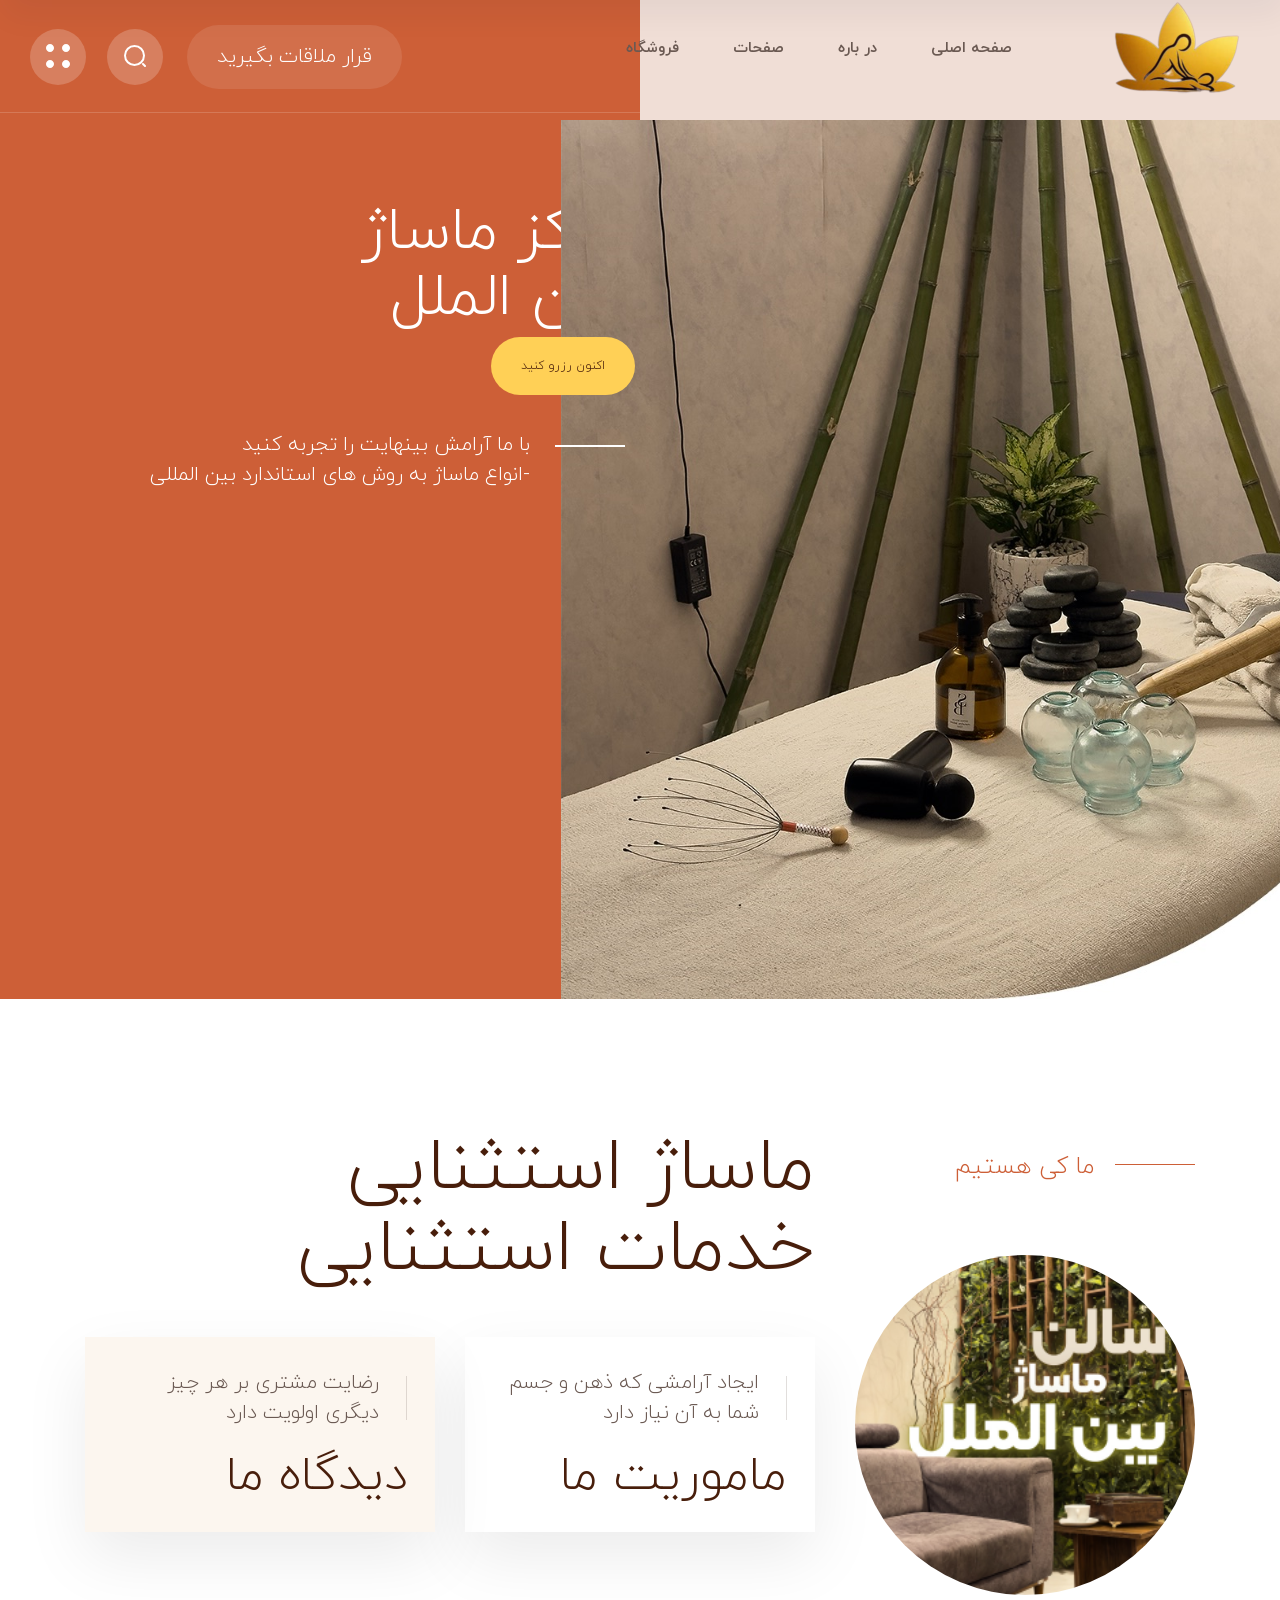
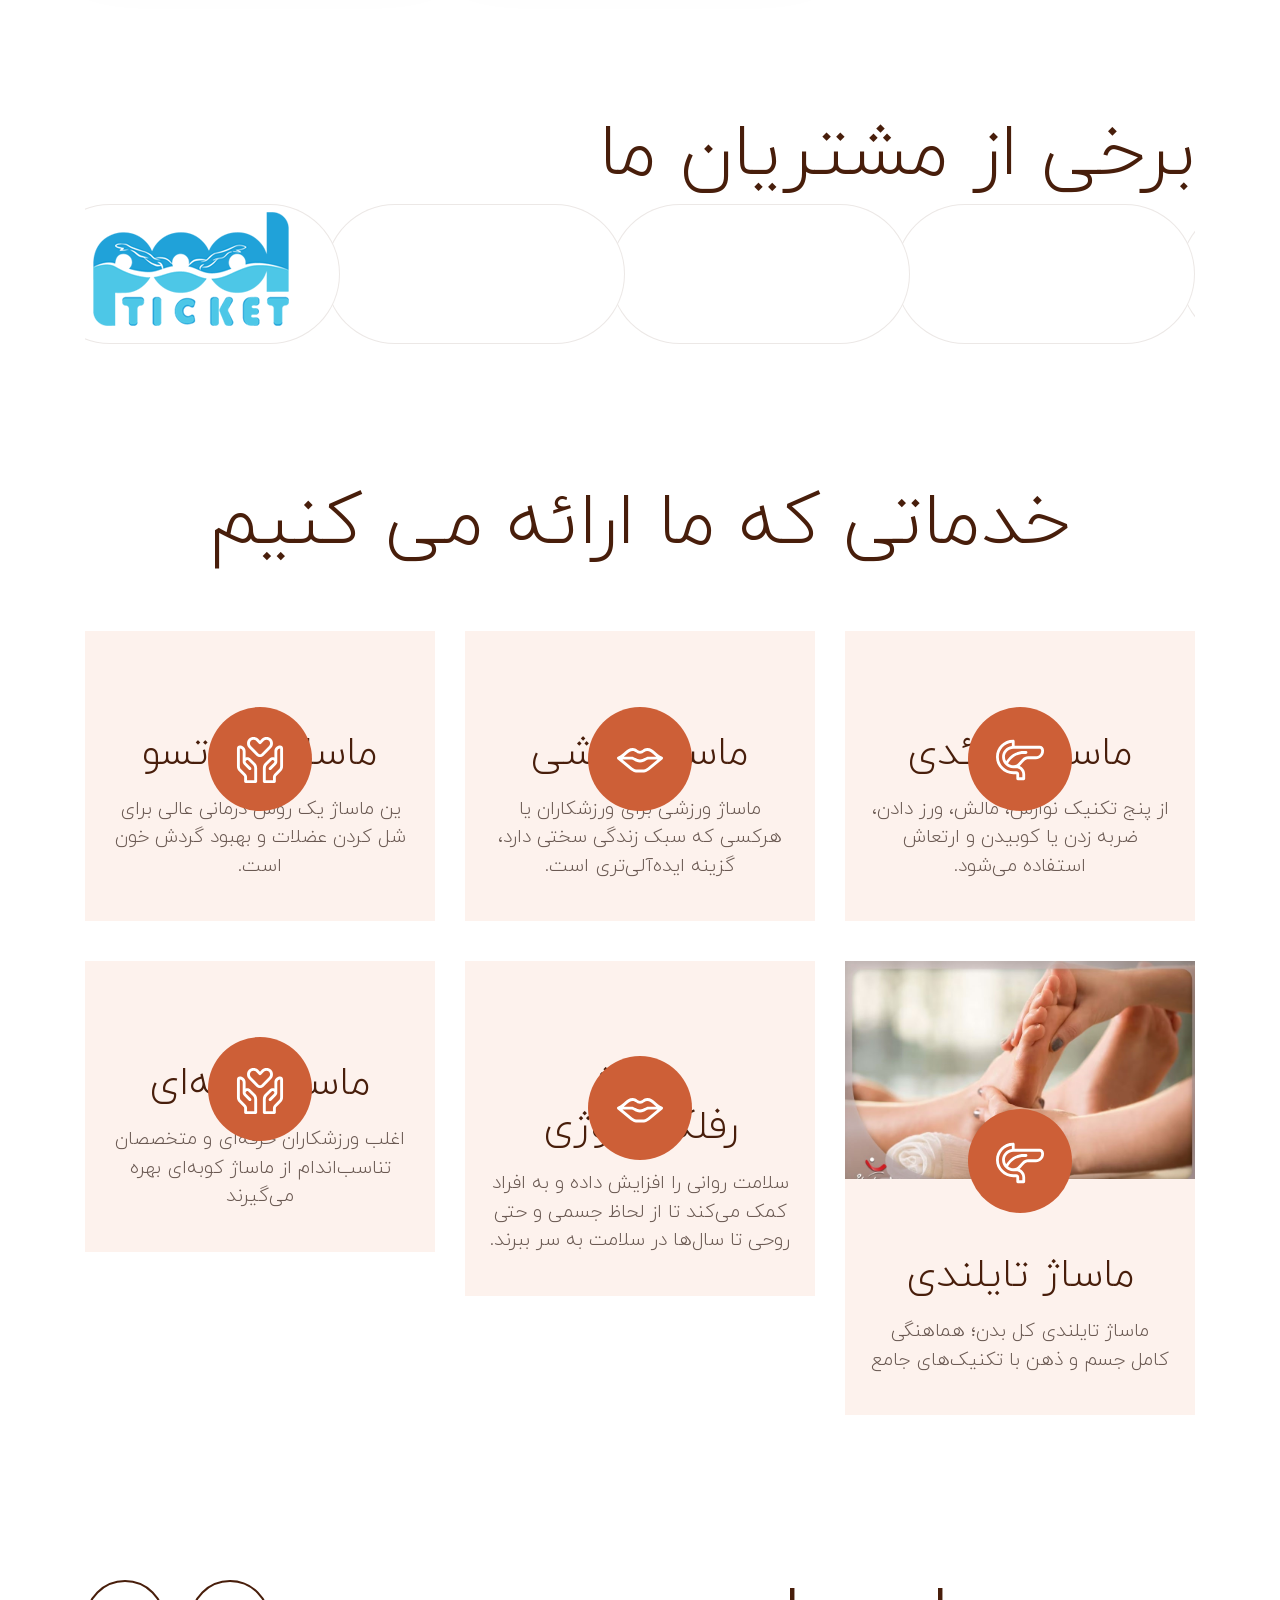
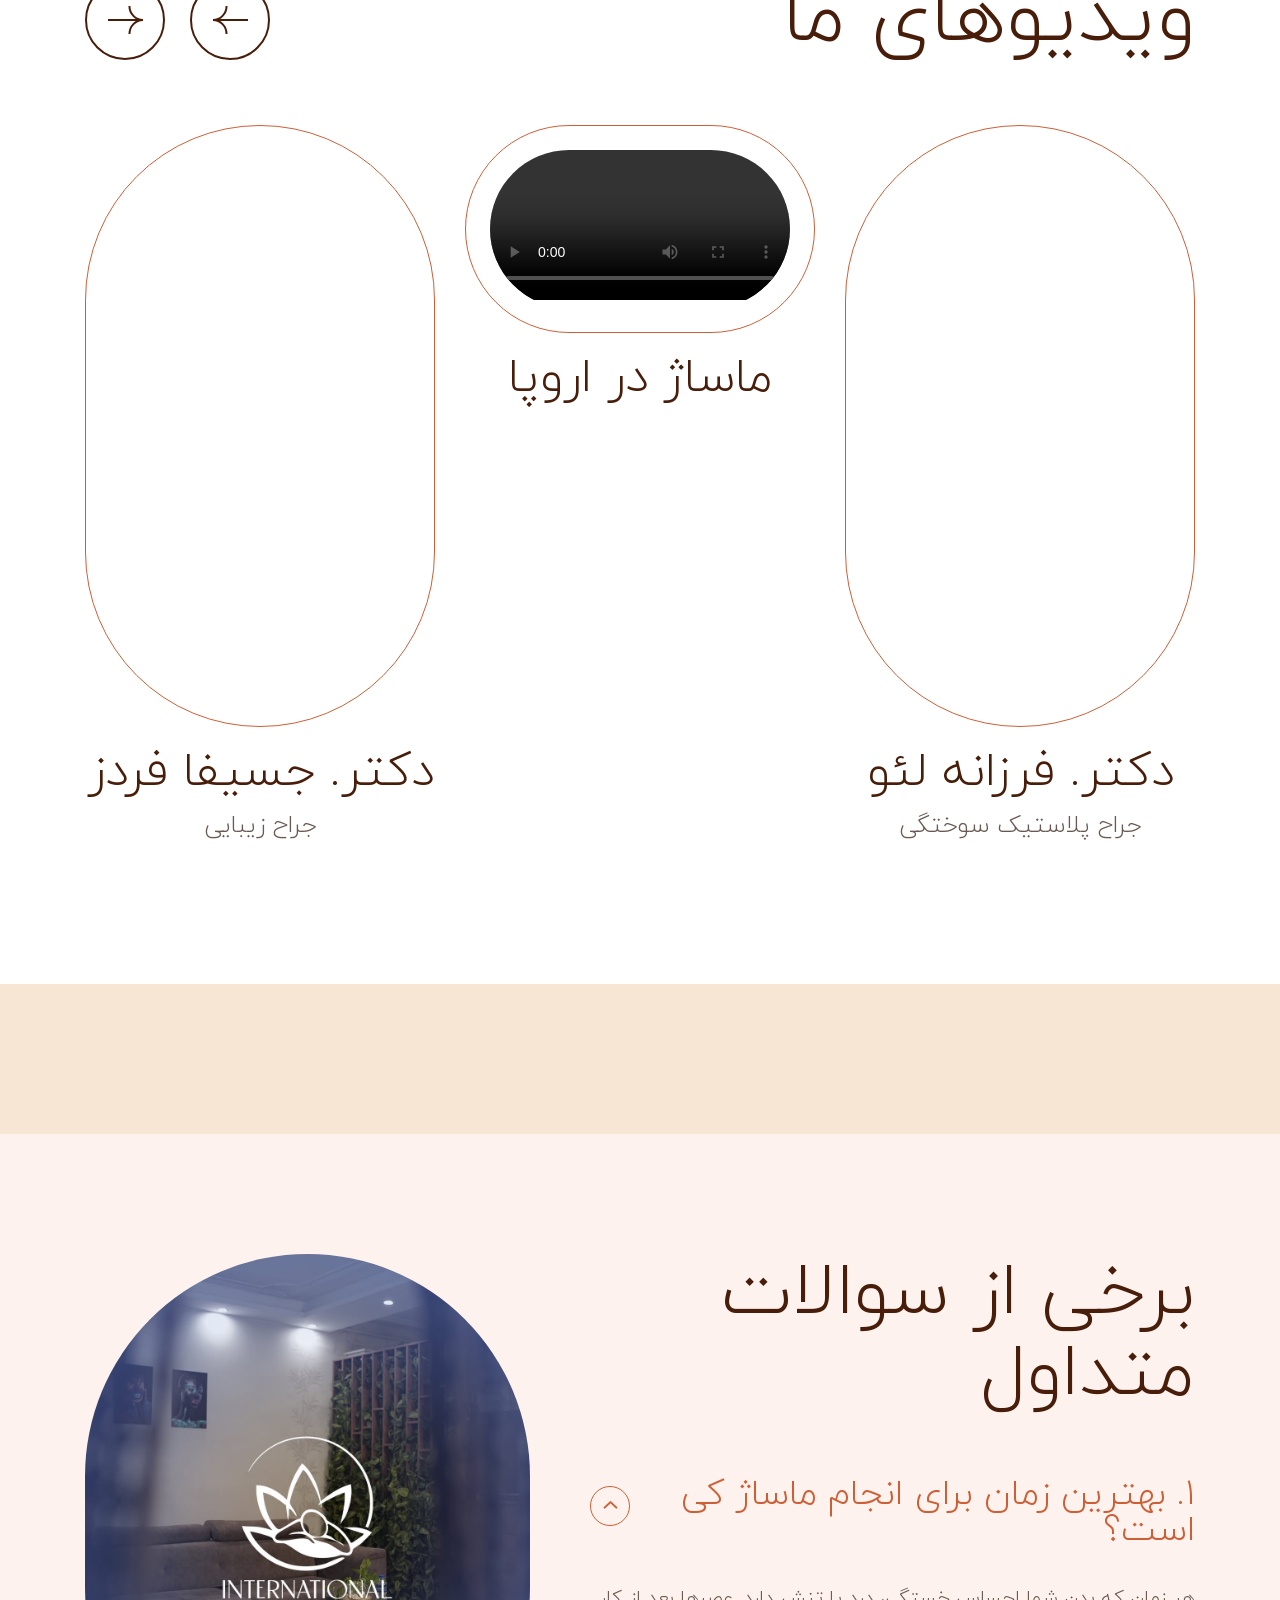
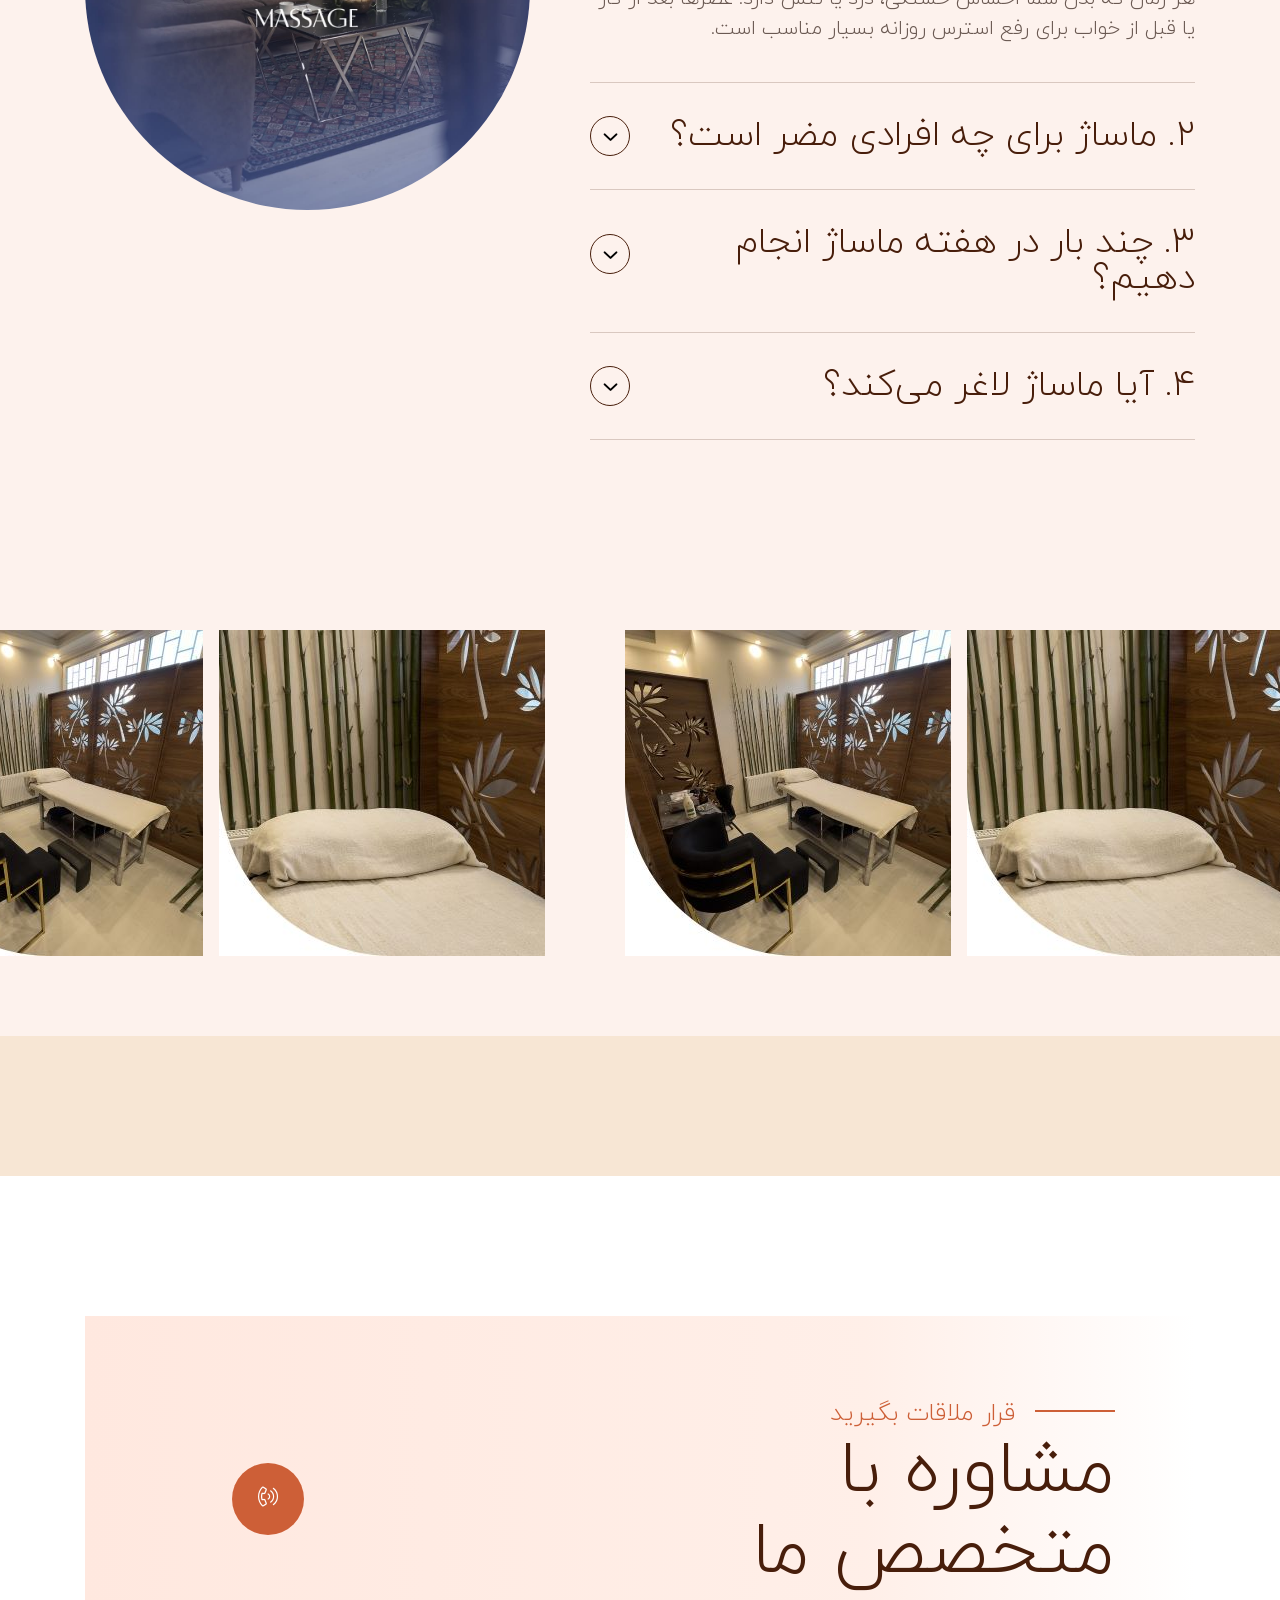
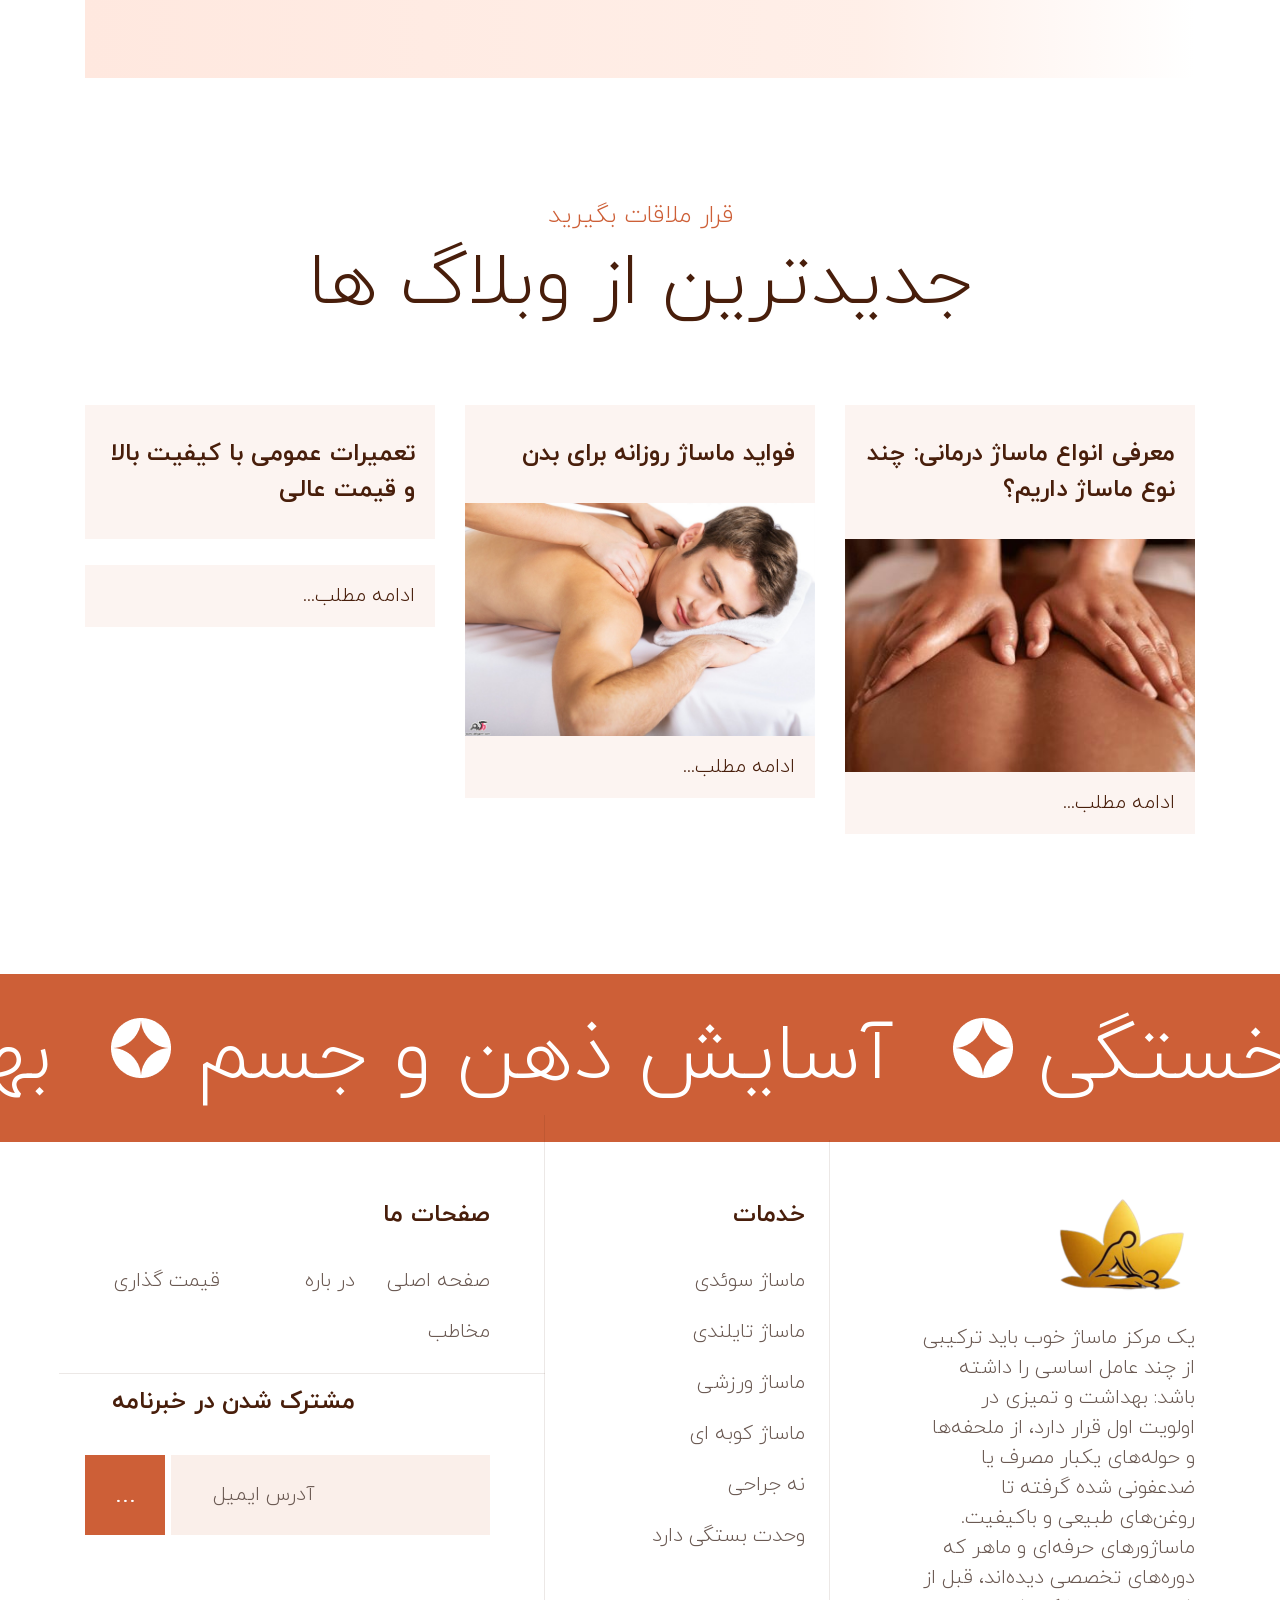
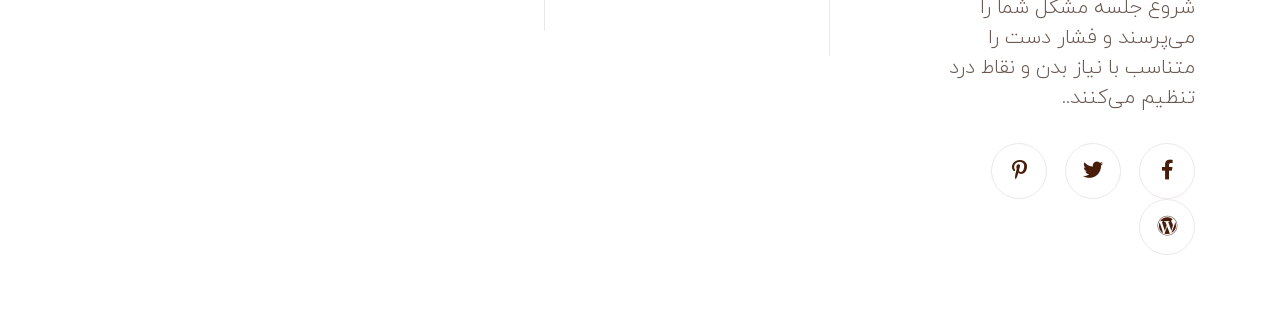
==== commit 1fd245a8: "update css and pictures" ====
--- a/index.html
+++ b/index.html
@@ -170,7 +170,7 @@
             </div>
             </div></div>
             <div class="order-1 order-lg-2 col-lg-6 col-md-12"><div class="tpbanner-2-content-2">
-            <h4 class="tpbanner-2-title-2">مرکز ماساژ بین الملل</h4><a class="tpbanner-2-btn" href="about.html">اکنون رزرو کنید</a></h4>
+            <h4 class="tpbanner-2-title-2">مرکز ماساژ <br/>بین الملل</h4><a class="tpbanner-2-btn" href="about.html">اکنون رزرو کنید</a></h4>
             <p>با ما آرامش بینهایت را تجربه کنید<br>-انواع ماساژ به روش های استاندارد بین المللی</p>
             </div></div>
             </div></div></section>
@@ -233,7 +233,7 @@
                         <div class="swiper-container brand-active">
                             <div class="swiper-wrapper">
                                 <div class="swiper-slide">
-                                    <div class="brand-item"><a href="#"><img src="assets/img/brand/sponsor-1.svg" alt=""></a></div>
+                                    <div class="brand-item"><a href="#"><img src="assets/img/brand/sponsor-1.png" alt=""></a></div>
                                 </div>
                                 <div class="swiper-slide">
                                     <div class="brand-item"><a href="#"><img src="assets/img/brand/sponsor-2.svg" alt=""></a></div>
@@ -455,7 +455,7 @@
                     <div class="col-lg-4 col-md-6">
                         <div class="blog-item mb-30 wow fadeInUp" data-wow-duration="1s" data-wow-delay=".3s">
                             <div class="blog-content">
-                                <span class="blog-title under-line-theme"><a href="blog-details.html">معرفی انواع ماساژ درمانی: چند نوع ماساژ داریم؟</a></span>
+                                <span class="blog-title under-line-theme"><a href="https://irest.co/massage-types/">معرفی انواع ماساژ درمانی: چند نوع ماساژ داریم؟</a></span>
                             </div>
                             <div class="blog-thumb tp-thumb-common fix">
                                 <div class="tp-thumb-common-overlay wow"></div>
@@ -469,14 +469,14 @@
                     <div class="col-lg-4 col-md-6">
                         <div class="blog-item mb-30 wow fadeInUp" data-wow-duration="1s" data-wow-delay=".6s">
                             <div class="blog-content">
-                                <span class="blog-title under-line-theme"><a href="blog-details.html">جراح عمومی می گوید که مشکلی برای رقابت است</a></span>
+                                <span class="blog-title under-line-theme"><a href="https://www.delgarm.com/health/healt-news/155203-%D8%A8%D8%AE%D9%88%D8%A7%D9%86%DB%8C%D8%AF-%D8%A7%D8%B2-%D9%81%D9%88%D8%A7%DB%8C%D8%AF-%D9%85%D8%A7%D8%B3%D8%A7%DA%98-%DA%A9%D9%87-%D9%85%D8%B9%D8%AC%D8%B2%D9%87-%D9%85%DB%8C-%DA%A9%D9%86%D8%AF">فواید ماساژ روزانه برای بدن</a></span>
                             </div>
                             <div class="blog-thumb tp-thumb-common fix">
                                 <div class="tp-thumb-common-overlay wow"></div>
                                 <a href="blog-details.html"><img src="assets/img/blog/blog-sm-2.jpg" alt=""></a>
                             </div>
                             <div class="blog-btn">
-                                <a href="blog-details.html">ادامه مطلب<span>...</span></a>
+                                <a href="https://www.delgarm.com/health/healt-news/155203-%D8%A8%D8%AE%D9%88%D8%A7%D9%86%DB%8C%D8%AF-%D8%A7%D8%B2-%D9%81%D9%88%D8%A7%DB%8C%D8%AF-%D9%85%D8%A7%D8%B3%D8%A7%DA%98-%DA%A9%D9%87-%D9%85%D8%B9%D8%AC%D8%B2%D9%87-%D9%85%DB%8C-%DA%A9%D9%86%D8%AF">ادامه مطلب<span>...</span></a>
                             </div>
                         </div>
                     </div>
--- a/assets/css/main.css
+++ b/assets/css/main.css
@@ -4610,6 +4610,7 @@
 }
 .tpbanner-2-title-2 {
   font-size: 90px;
+  line-height: 110%;
   color: var(--tp-common-white);
   margin-bottom: 30px;
 }
@@ -4648,6 +4649,7 @@
   border-radius: 65px;
   display: inline-block;
   padding: 20px 30px;
+  margin-top: 10px;
   transform: translateY(-35px);
   margin-right: -10px;
 }
@@ -4665,7 +4667,7 @@
 }
 @media (max-width: 767px) {
   .tpbanner-2-btn {
-    padding: 5px 10px;
+    padding: 5px 13px;
     transform: translateY(0px);
   }
 }
@@ -10170,8 +10172,8 @@
   }
 }
 .services-3-mask {
-  mask-image: url(../img/services/services-3/services-3-mask-1.svg);
-  -webkit-mask-image: url(../img/services/services-3/services-3-mask-1.svg);
+  mask-image: url(../img/services/tialandi.jpg);
+  -webkit-mask-image: url(../img/services/tialandi.jpg);
   mask-repeat: no-repeat;
   -webkit-mask-repeat: no-repeat;
   mask-size: cover;
@@ -10182,6 +10184,13 @@
 .services-3-mask img {
   width: 100%;
 }
+.services-3-mask:hover {
+  transform: scale(1.05); /* بزرگ نمایی خفیف */
+  filter: brightness(1.1) contrast(1.05); /* افزایش روشنایی و کنتراست */
+  box-shadow: 0 20px 30px -10px rgba(0, 0, 0, 0.3); /* سایه عمیق‌تر */
+  z-index: 2; /* بالا آمدن المان */
+}
+
 .services-3-shape span {
   position: absolute;
   display: inline-block;
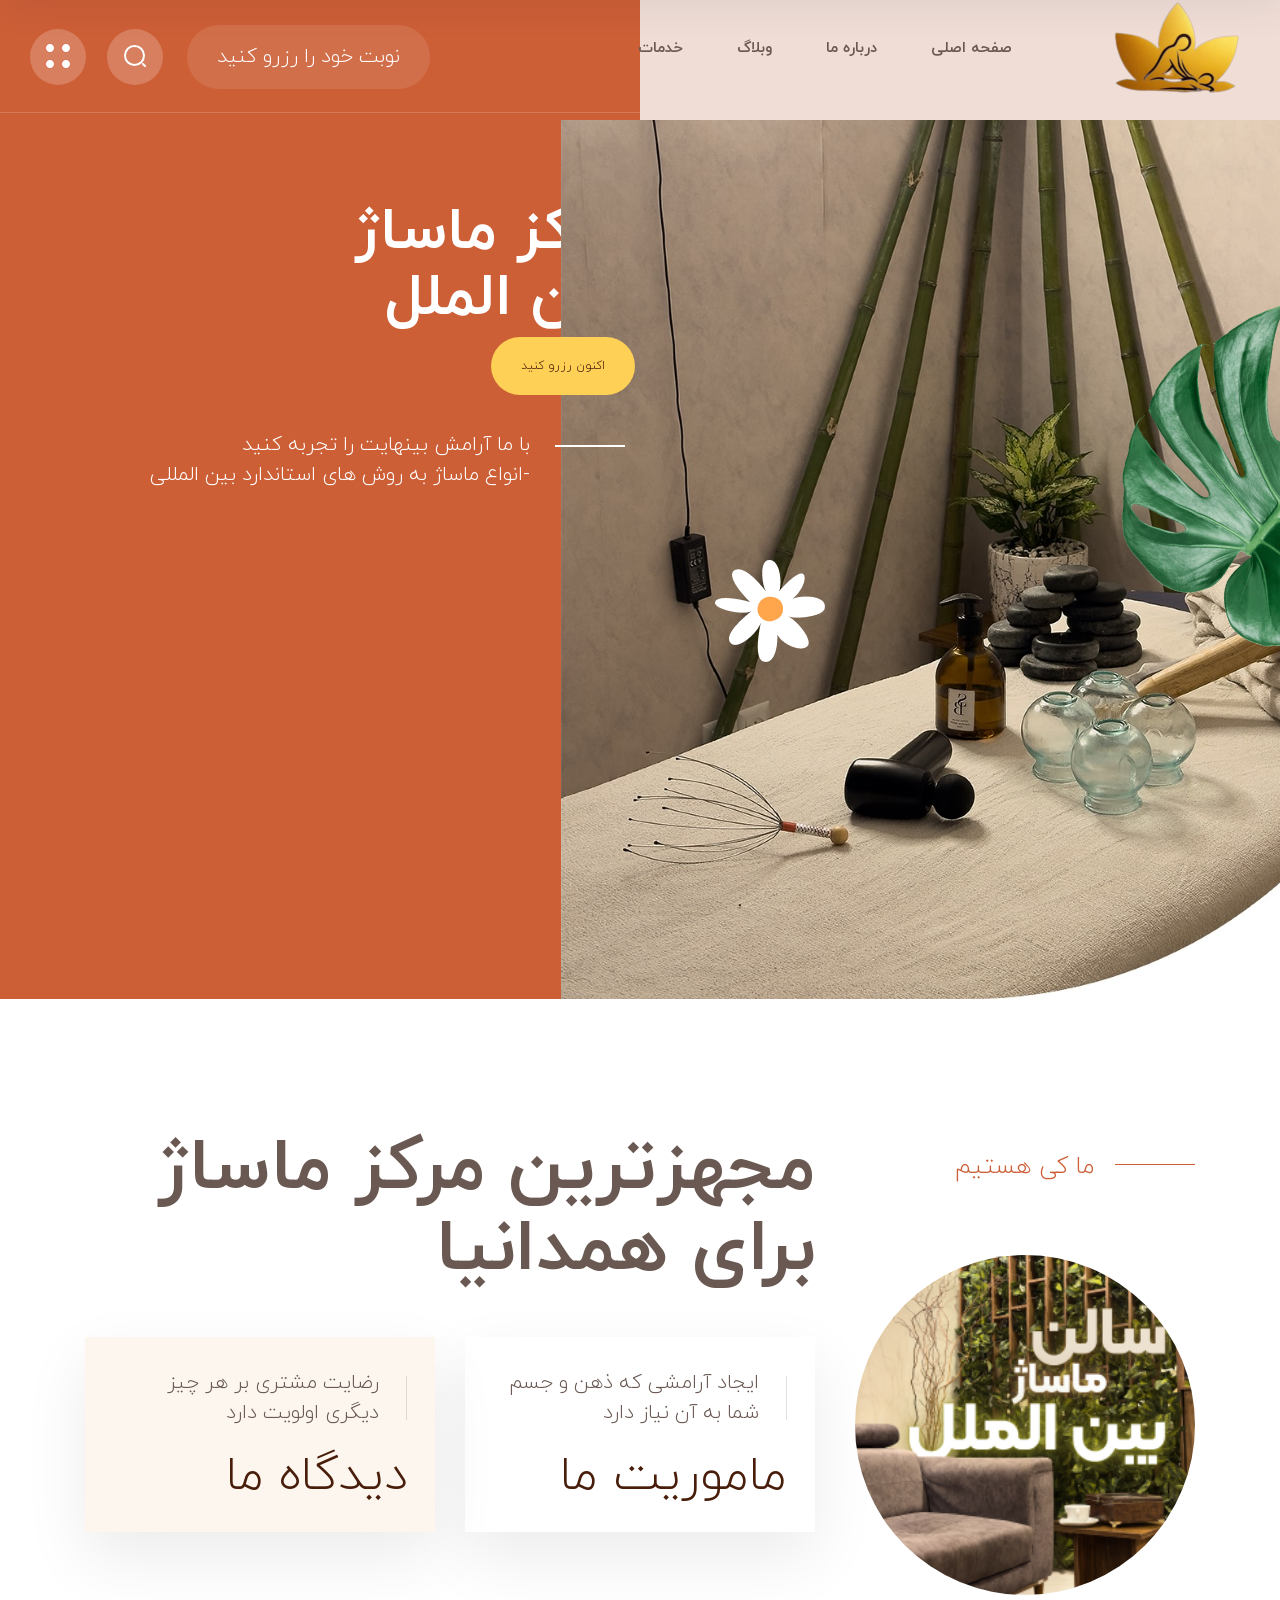
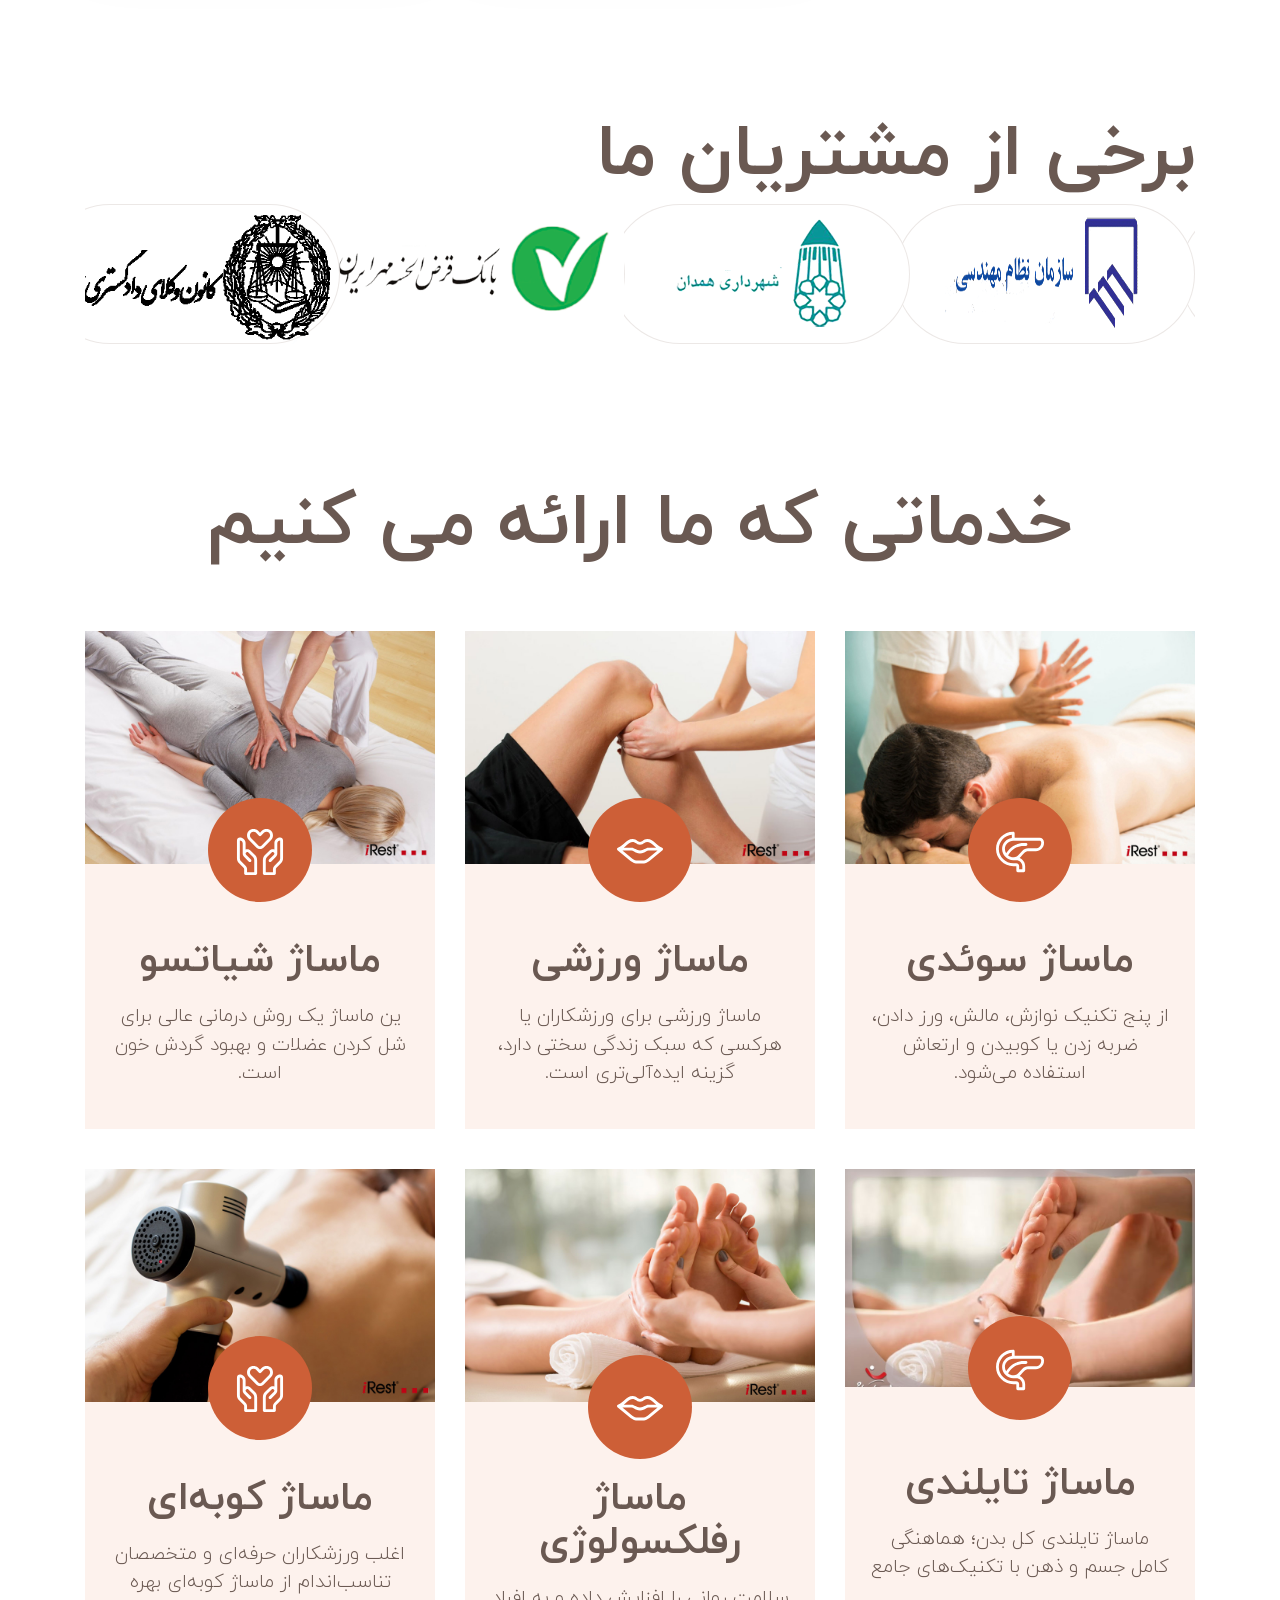
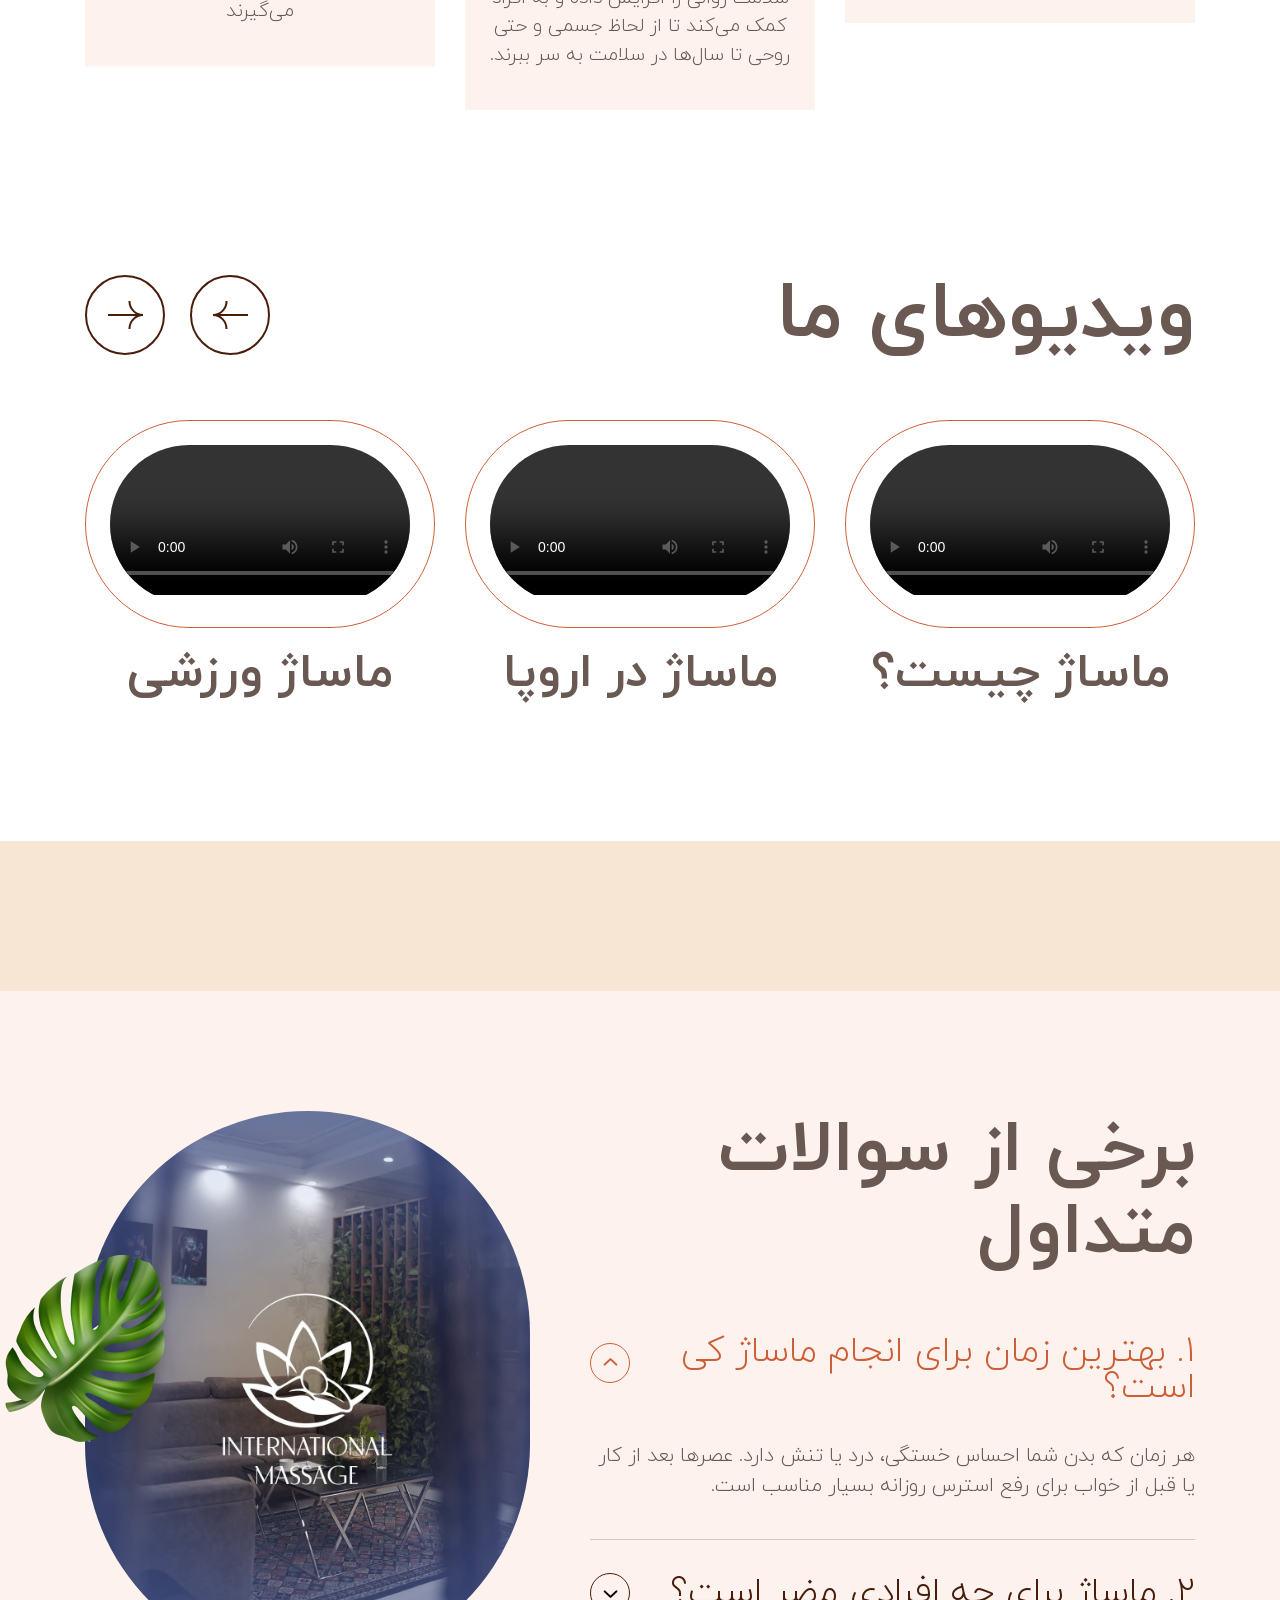
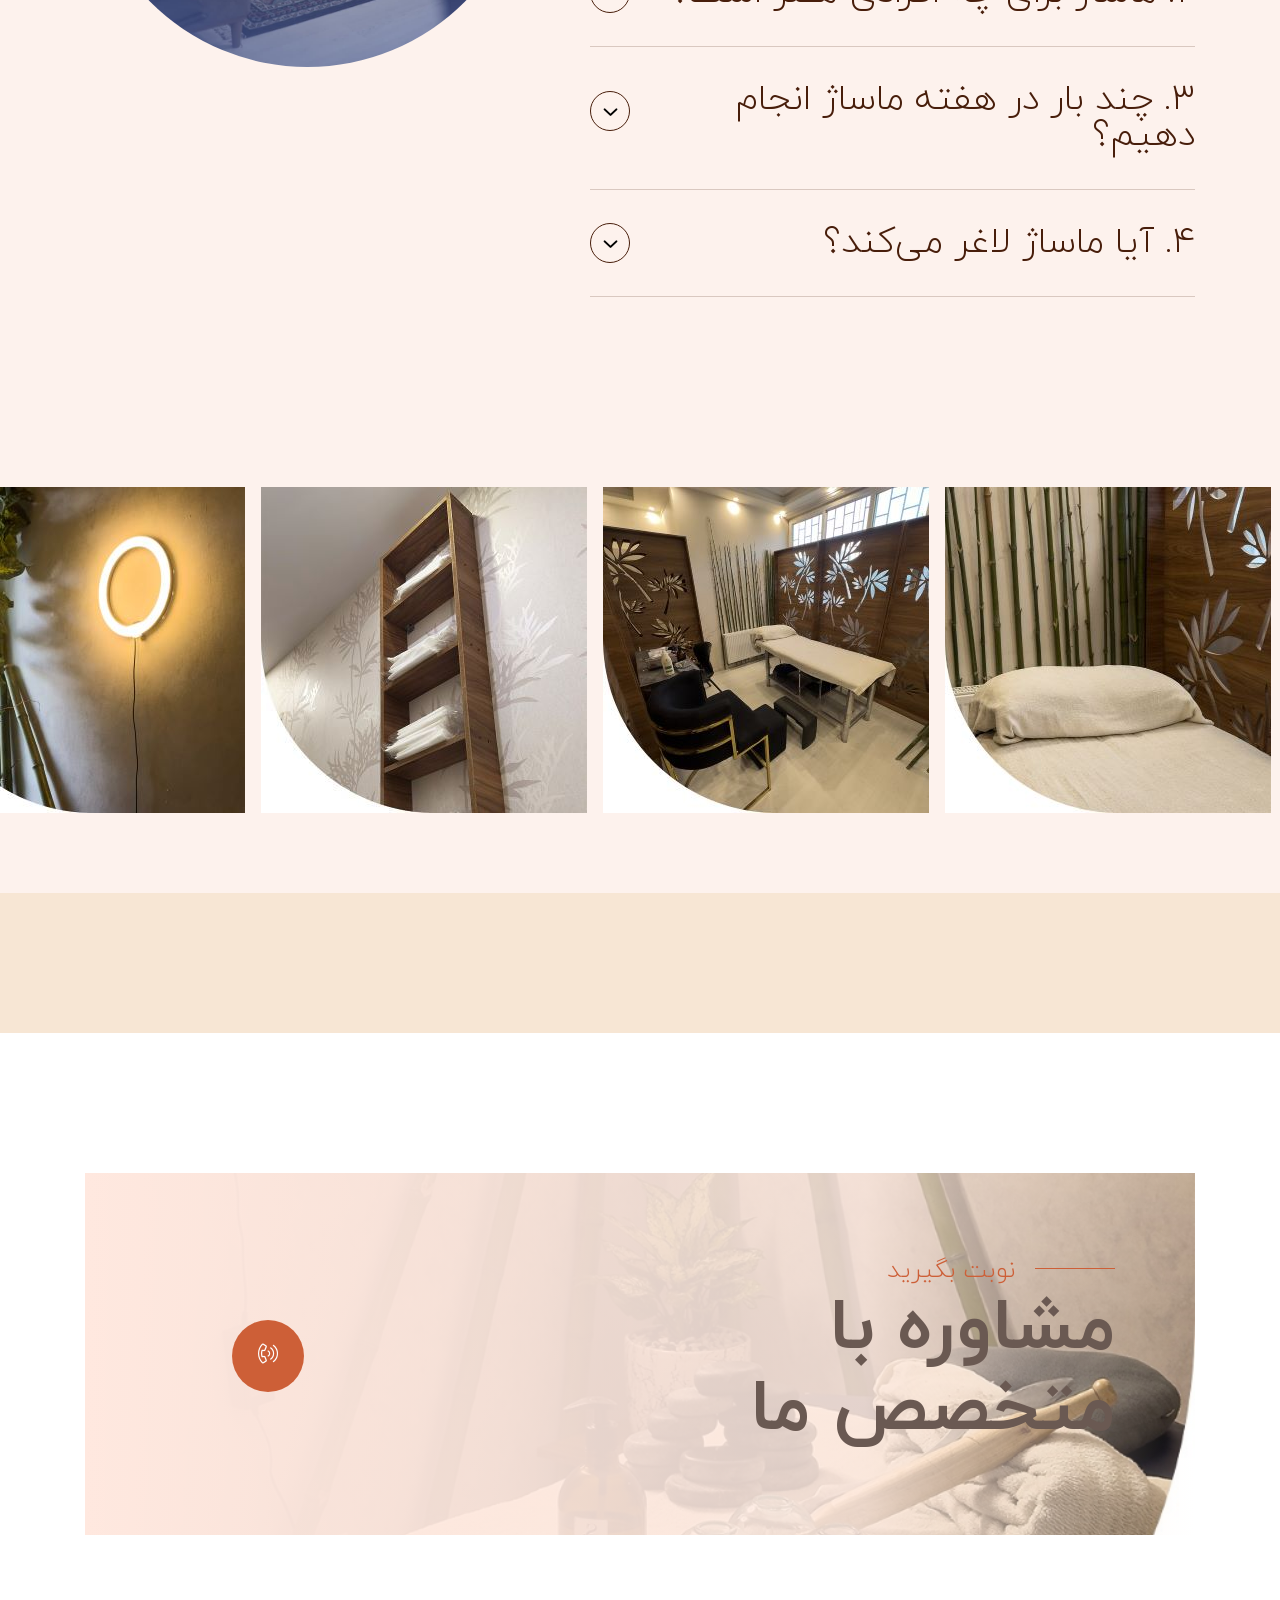
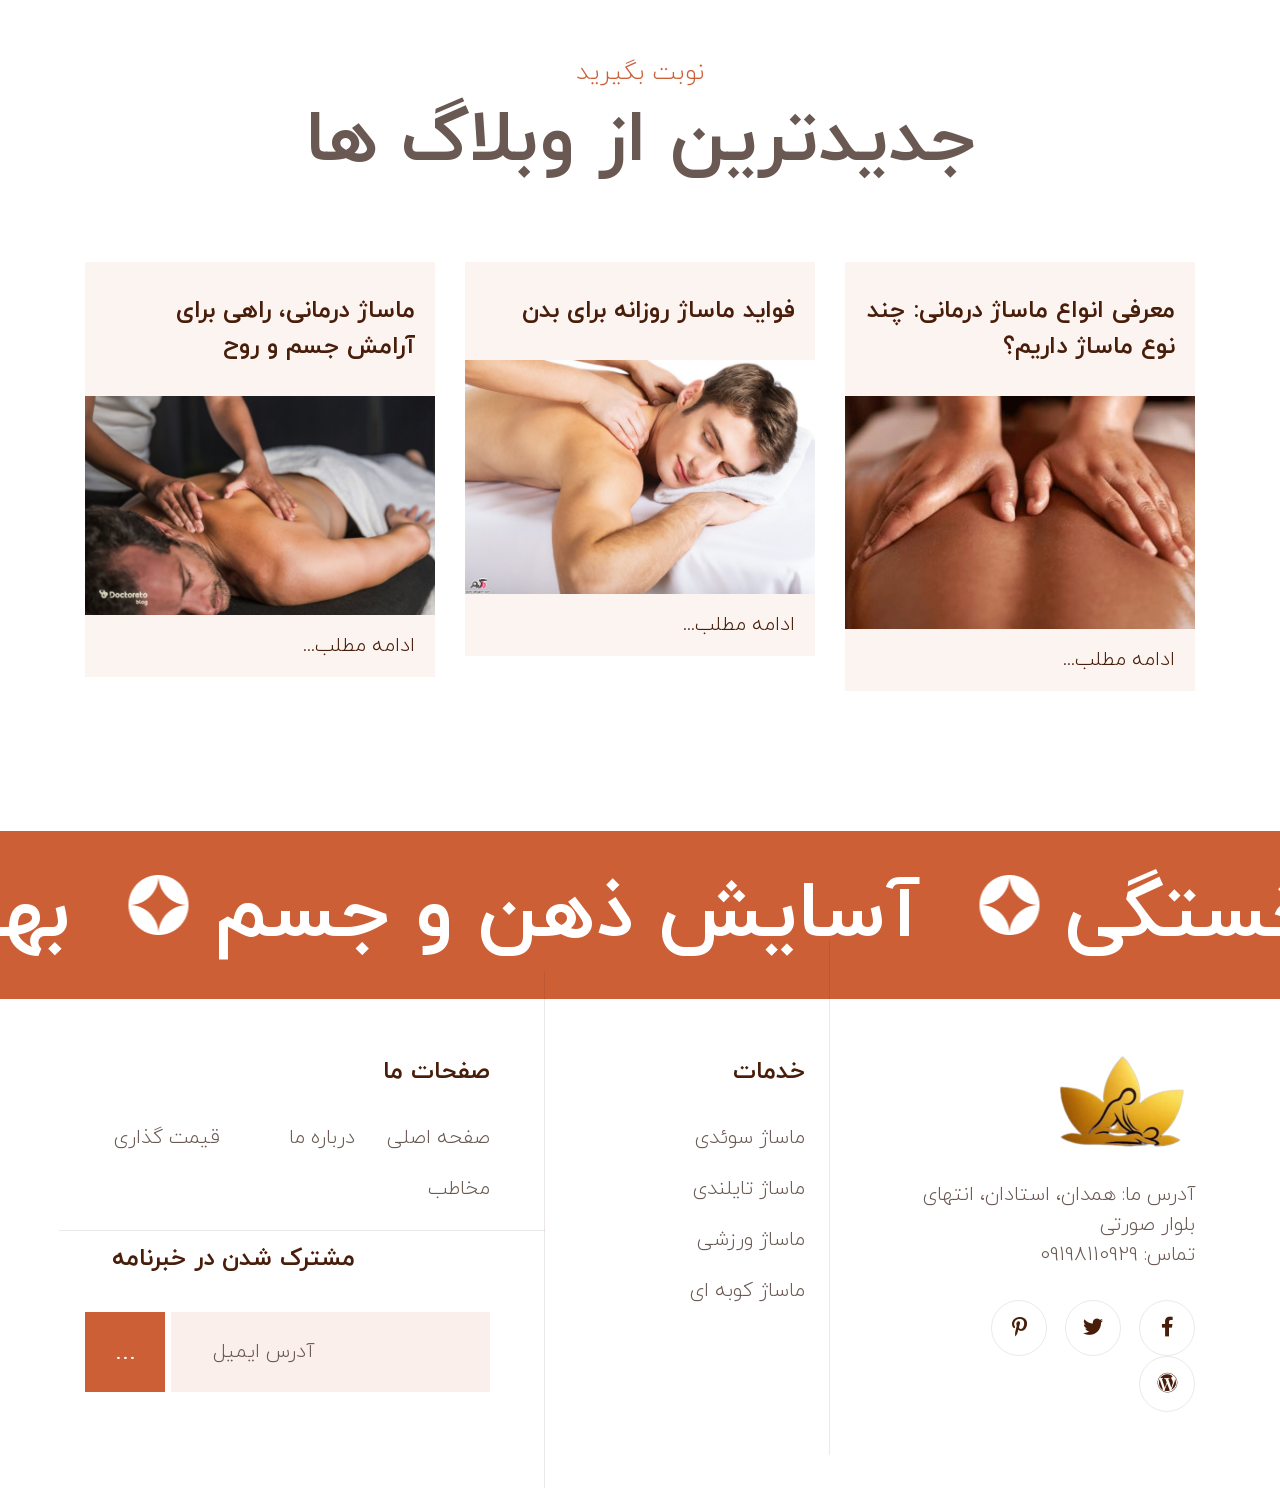
==== commit 3c3c0b87: "final to deploy" ====
--- a/index.html
+++ b/index.html
@@ -7,7 +7,7 @@
     <title>ماساژ بین الملل</title>
     <meta name="description" content="">
     <meta name="viewport" content="width=device-width, initial-scale=1">
-    <link rel="shortcut icon" type="image/x-icon" href="assets/img/logo/favicon.png">
+    <link rel="shortcut icon" type="image/x-icon" href="assets/img/logo/logo.png">
     <link rel="stylesheet" href="assets/css/bootstrap.css">
     <link rel="stylesheet" href="assets/css/animate.css">
     <link rel="stylesheet" href="assets/css/swiper-bundle.css">
@@ -45,76 +45,15 @@
     <header><div class="transparent__header header__area tp-header-height"><div class="header__bottom-wrap header-2" id="header-sticky"><div class="container-fluid"><div class="header__area-2 pl-180 pr-180"><div class="row align-items-center">
         <div class="col-xxl-3 col-xl-2 col-lg-4 col-md-6 col-6"><div class="logo"><a href="index.html"><img src="assets/img/logo/logo.png" alt="logo"></a></div></div>
         <div class="col-xxl-5 col-xl-5 col-lg-8 d-none d-xl-block"><div class="main-menu menu-position"><nav id="mobile-menu" class="tp-main-menu-content"><ul>
+        <li class="has-dropdown"><a href="index.html">صفحه اصلی</a></li>
+        <li><a href="about.html">درباره ما</a></li>
         <li class="has-dropdown">
-        <a href="index.html">صفحه اصلی</a><div class="tp-submenu has-homemenu"><div class="row gx-6 row-cols-1 row-cols-md-2 row-cols-xl-4">
-        <div class="col homemenu active">
-        <div class="homemenu-thumb"><img src="assets/img/menu/home-1.jpg" alt=""></div>
-        <div class="homemenu-btn"><a class="menu-btn" href="index.html">نمایش نسخه ی نمایشی</a></div>
-        </div>
-        <div class="col homemenu">
-        <div class="homemenu-thumb"><img src="assets/img/menu/home-2.jpg" alt=""></div>
-        <div class="homemenu-btn"><a class="menu-btn" href="index-2.html">نمایش نسخه ی نمایشی</a></div>
-        </div>
-        <div class="col homemenu">
-        <div class="homemenu-thumb"><img src="assets/img/menu/home-3.jpg" alt=""></div>
-        <div class="homemenu-btn"><a class="menu-btn" href="index-3.html">نمایش نسخه ی نمایشی</a></div>
-        </div>
-        <div class="col homemenu">
-        <div class="homemenu-thumb"><img src="assets/img/menu/home-4.jpg" alt=""></div>
-        <div class="homemenu-btn"><a class="menu-btn" href="index-4.html">نمایش نسخه ی نمایشی</a></div>
-        </div>
-        <div class="col homemenu">
-        <div class="homemenu-thumb"><img src="assets/img/menu/home-5.jpg" alt=""></div>
-        <div class="homemenu-btn"><a class="menu-btn" href="index-5.html">نمایش نسخه ی نمایشی</a></div>
-        </div>
-        <div class="col homemenu">
-        <div class="homemenu-thumb"><img src="assets/img/menu/home-6.jpg" alt=""></div>
-        <div class="homemenu-btn"><a class="menu-btn" href="index-6.html">نمایش نسخه ی نمایشی</a></div>
-        </div>
-        <div class="col homemenu">
-        <div class="homemenu-thumb"><img src="assets/img/menu/home-7.jpg" alt=""></div>
-        <div class="homemenu-btn"><a class="menu-btn" href="index-7.html">نمایش نسخه ی نمایشی</a></div>
-        </div>
-        <div class="col homemenu">
-        <div class="homemenu-thumb comming-demo"><img src="assets/img/menu/home-7.jpg" alt=""></div>
-        <div class="homemenu-btn comming-btn"><a class="menu-btn" href="comming-soon.html">بالا آمدن</a></div>
-        </div>
-        </div></div>
-        </li>
-        <li><a href="about.html">در باره</a></li>
+        <a href="#">وبلاگ</a></li>
         <li class="has-dropdown">
-        <a href="#">صفحات</a><ul class="tp-submenu">
-        <li><a href="case.html">مورد</a></li>
-        <li><a href="case-details.html">جزئیات مورد</a></li>
-        <li><a href="services.html">خدمات</a></li>
-        <li><a href="service-details.html">جزئیات خدمات</a></li>
-        <li><a href="team.html">تیم</a></li>
-        <li><a href="team-details.html">جزئیات تیم</a></li>
-        <li><a href="pricing.html">قیمت گذاری</a></li>
-        <li><a href="faq.html">سوالات متداول</a></li>
-        <li><a href="appointment.html">وقت ملاقات</a></li>
-        <li><a href="blog.html">وبلاگ</a></li>
-        <li><a href="blog-grid.html">شبکه وبلاگ</a></li>
-        <li><a href="blog-details.html">جزئیات وبلاگ</a></li>
-        <li><a href="contact.html">مخاطب</a></li>
-        </ul>
-        </li>
-        <li class="has-dropdown">
-        <a href="shop.html">فروشگاه</a><ul class="tp-submenu">
-        <li><a href="shop.html">فروشگاه</a></li>
-        <li><a href="shop-details.html">جزئیات فروشگاه</a></li>
-        <li><a href="cart.html">سبد خرید</a></li>
-        <li><a href="checkout.html">وارسی</a></li>
-        <li><a href="wishlist.html">لیست علاقه مندیها</a></li>
-        <li><a href="order.html">سفارش</a></li>
-        <li><a href="login.html">وارد شدن</a></li>
-        <li><a href="register.html">ثبت نام</a></li>
-        <li><a href="forgot.html">بازنشانی رمز عبور</a></li>
-        </ul>
-        </li>
+        <a href="shop.html">خدمات</a></li>
         </ul></nav></div></div>
         <div class="col-xxl-4 col-xl-5 col-lg-8 col-md-6 col-6"><div class="header__bottom-right header__bottom-right-2 d-flex justify-content-end align-items-center"><div class="header__right d-flex justify-content-end align-items-center pt-15">
-        <div class="header__appoinment d-none d-lg-block"><a href="#">قرار ملاقات بگیرید</a></div>
+        <div class="header__appoinment d-none d-lg-block"><a href="tel:09198110929">نوبت خود را رزرو کنید</a></div>
         <div class="header__search tp-search-toggle d-none d-sm-block"><i><svg width="22" height="22" viewbox="0 0 22 22" fill="none" xmlns="http://www.w3.org/2000/svg"><path d="M10.5 20C15.7467 20 20 15.7467 20 10.5C20 5.25329 15.7467 1 10.5 1C5.25329 1 1 5.25329 1 10.5C1 15.7467 5.25329 20 10.5 20Z" stroke="currentColor" stroke-width="2" stroke-linecap="round" stroke-linejoin="round"></path><path d="M21 21L19 19" stroke="currentColor" stroke-width="2" stroke-linecap="round" stroke-linejoin="round"></path></svg></i></div>
         <div class="header__phone offcanvas-open-btn"><i><svg width="24" height="24" viewbox="0 0 24 24" fill="none" xmlns="http://www.w3.org/2000/svg"><path d="M8 4C8 6.20914 6.20914 8 4 8C1.79086 8 0 6.20914 0 4C0 1.79086 1.79086 0 4 0C6.20914 0 8 1.79086 8 4Z" fill="currentColor"></path><path d="M8 20C8 22.2091 6.20914 24 4 24C1.79086 24 0 22.2091 0 20C0 17.7909 1.79086 16 4 16C6.20914 16 8 17.7909 8 20Z" fill="currentColor"></path><path d="M24 4C24 6.20914 22.2091 8 20 8C17.7909 8 16 6.20914 16 4C16 1.79086 17.7909 0 20 0C22.2091 0 24 1.79086 24 4Z" fill="currentColor"></path><path d="M24 20C24 22.2091 22.2091 24 20 24C17.7909 24 16 22.2091 16 20C16 17.7909 17.7909 16 20 16C22.2091 16 24 17.7909 24 20Z" fill="currentColor"></path></svg></i></div>
         </div></div></div>
@@ -147,7 +86,7 @@
                         <h2 class="tpsearchbar__title">دنبال چی میگردی؟</h2>
                         <div class="tpsearchbar__form">
                             <form action="#">
-                                <input type="text" name="search" placeholder="جستجوی محصول...">
+                                <input type="text" name="search" placeholder="جستجوی خدمات...">
                                 <button class="tpsearchbar__search-btn"><i class="fal fa-search"></i></button>
                             </form>
                         </div>
@@ -170,7 +109,7 @@
             </div>
             </div></div>
             <div class="order-1 order-lg-2 col-lg-6 col-md-12"><div class="tpbanner-2-content-2">
-            <h4 class="tpbanner-2-title-2">مرکز ماساژ <br/>بین الملل</h4><a class="tpbanner-2-btn" href="about.html">اکنون رزرو کنید</a></h4>
+            <h4 class="tpbanner-2-title-2">مرکز ماساژ <br/>بین الملل</h4><a class="tpbanner-2-btn" href="tel:09198110929">اکنون رزرو کنید</a></h4>
             <p>با ما آرامش بینهایت را تجربه کنید<br>-انواع ماساژ به روش های استاندارد بین المللی</p>
             </div></div>
             </div></div></section>
@@ -190,11 +129,8 @@
                         <div class="about-wrapper">
                             <div class="tpsection about-left mb-45">
                                 <h2 class="tpsection-title">
-                                    ماساژ استثنایی
-                                    <span>
-                                        <img class="d-none d-md-block wow fadeInRight" src="assets/img/about/about-1-shape-1.png" alt="" data-wow-duration="1s" data-wow-delay=".6s">
-                                    </span>
-                                    خدمات استثنایی
+                                    مجهزترین مرکز ماساژ 
+                                   برای همدانیا
                                 </h2>
                             </div>
                             <div class="about-box">
@@ -236,13 +172,16 @@
                                     <div class="brand-item"><a href="#"><img src="assets/img/brand/sponsor-1.png" alt=""></a></div>
                                 </div>
                                 <div class="swiper-slide">
-                                    <div class="brand-item"><a href="#"><img src="assets/img/brand/sponsor-2.svg" alt=""></a></div>
+                                    <div class="brand-item"><a href="#"><img src="assets/img/brand/sponsor-2.png" alt=""></a></div>
                                 </div>
                                 <div class="swiper-slide">
-                                    <div class="brand-item"><a href="#"><img src="assets/img/brand/sponsor-3.svg" alt=""></a></div>
+                                    <div class="brand-item"><a href="#"><img src="assets/img/brand/sponsor-3.png" alt=""></a></div>
                                 </div>
                                 <div class="swiper-slide">
-                                    <div class="brand-item"><a href="#"><img src="assets/img/brand/sponsor-4.svg" alt=""></a></div>
+                                    <div class="brand-item"><a href="#"><img src="assets/img/brand/sponsor-4.png" alt=""></a></div>
+                                </div>
+                                <div class="swiper-slide">
+                                    <div class="brand-item"><a href="#"><img src="assets/img/brand/sponsor-5.png" alt=""></a></div>
                                 </div>
                             </div>
                         </div>
@@ -256,7 +195,7 @@
             <div class="row">
             <div class="col-lg-4 col-md-6"><div class="services-3 p-relative theme-bg-6 text-center mb-30">
             <div class="services-3-thumb p-relative">
-            <div class="services-3-mask"><img src="assets/img/services/services-3/services-3-thumb-1.jpg" alt=""></div>
+            <div class="services-3-mask"><img src="assets/img/services/suedi.jpg" alt=""></div>
             <div class="services-3-shape"><span><svg width="410" height="257" viewbox="0 0 410 257" fill="none" xmlns="http://www.w3.org/2000/svg"><path d="M0 0V187C60.1985 228.028 128.519 257 205 257C281.481 257 349.814 228.028 410 187V0H0Z" fill="currentColor"></path></svg></span></div>
             </div>
             <div class="services-3-icon"><span><svg width="48" height="42" viewbox="0 0 48 42" fill="none" xmlns="http://www.w3.org/2000/svg"><path d="M43.5885 6.84375H18.6562V2.25C18.6562 1.47337 18.0266 0.84375 17.25 0.84375C7.74091 0.84375 -0.0262769 8.57944 6.68147e-05 18.0486C0.0265043 27.519 7.89401 35.1562 17.4024 35.1562H20.25C20.3016 35.1562 20.3437 35.1982 20.3437 35.25V39.75C20.3437 40.5266 20.9733 41.1562 21.75 41.1562H27.75C28.5266 41.1562 29.1562 40.5266 29.1562 39.75V35.25C29.1562 31.512 26.8413 28.305 23.5698 26.986C23.9279 26.6551 23.751 26.83 28.2801 21.889C29.2896 20.7878 30.7254 20.1562 32.2193 20.1562H39.8437C44.3411 20.1562 48 16.4974 48 12V11.2528C48.0048 8.82422 46.0323 6.84375 43.5885 6.84375ZM20.25 29.1562C23.6101 29.1562 26.3437 31.8899 26.3437 35.25V38.3438H23.1562V35.25C23.1562 33.6474 21.8524 32.3438 20.25 32.3438H17.4024C9.37947 32.3438 2.8345 25.9275 2.81257 18.0407C2.79166 10.5272 8.62882 4.42003 15.8437 3.72384V6.93094C10.3699 7.61484 6.07385 12.297 6.09372 18.0394C6.115 24.1693 11.1672 29.1562 17.3558 29.1562H20.25ZM45.1875 12C45.1875 14.9466 42.7903 17.3438 39.8437 17.3438H32.2193C29.9392 17.3438 27.7477 18.3077 26.2069 19.9886L21.9698 24.611C20.9603 25.7122 19.5245 26.3438 18.0306 26.3438H17.3558C15.3917 26.3438 13.5801 25.6762 12.1423 24.5589C12.6258 23.6152 13.6512 21.8647 15.3547 20.1023C18.6878 16.6545 22.8581 14.9062 27.75 14.9062H30C30.7766 14.9062 31.4062 14.2766 31.4062 13.5C31.4062 12.7234 30.7766 12.0938 30 12.0938H27.75C20.6707 12.0938 16.0023 15.3859 13.3326 18.1476C11.8539 19.6772 10.8165 21.2062 10.1493 22.3492C9.36607 21.0894 8.91166 19.6104 8.90622 18.0296C8.89029 13.4068 12.6258 9.65625 17.25 9.65625H43.5884C44.4648 9.65625 45.1892 10.3633 45.1875 11.25V12Z" fill="currentColor"></path></svg></span></div>
@@ -267,7 +206,7 @@
             </div></div>
             <div class="col-lg-4 col-md-6"><div class="services-3 theme-bg-6 p-relative text-center mb-30">
             <div class="services-3-thumb p-relative">
-            <div class="services-3-mask"><img src="assets/img/services/services-3/services-3-thumb-2.jpg" alt=""></div>
+            <div class="services-3-mask"><img src="assets/img/services/varzeshi.jpg" alt=""></div>
             <div class="services-3-shape"><span><svg width="410" height="257" viewbox="0 0 410 257" fill="none" xmlns="http://www.w3.org/2000/svg"><path d="M0 0V187C60.1985 228.028 128.519 257 205 257C281.481 257 349.814 228.028 410 187V0H0Z" fill="currentColor"></path></svg></span></div>
             </div>
             <div class="services-3-icon"><span><svg width="48" height="25" viewbox="0 0 48 25" fill="none" xmlns="http://www.w3.org/2000/svg"><path d="M47.0241 9.86112C46.9468 9.35712 46.6093 8.93232 46.1351 8.74224C43.0933 7.52592 41.1935 5.78256 39.357 4.0968C37.0607 1.99008 34.8921 0 31.2009 0C29.325 0 27.9849 0.89376 26.8021 1.68192C25.8373 2.32464 25.005 2.88 24.0009 2.88C22.9967 2.88 22.1644 2.32464 21.1996 1.68192C20.0169 0.89376 18.6767 0 16.8009 0C13.1097 0 10.941 1.99008 8.6447 4.09728C6.80822 5.78352 4.90838 7.5264 1.86662 8.74272C1.39286 8.9328 1.05542 9.35712 0.977662 9.8616C0.900382 10.3651 1.0943 10.872 1.48934 11.1946L14.5434 21.8755C16.5954 23.5546 19.186 24.48 21.8394 24.48H26.1623C28.8157 24.48 31.4063 23.5546 33.4564 21.8755L46.5119 11.1946C46.9074 10.8715 47.1013 10.3646 47.0241 9.86112ZM10.5921 6.21936C12.7045 4.28064 14.2305 2.88 16.8009 2.88C17.805 2.88 18.6373 3.43536 19.6021 4.07808C20.7849 4.86624 22.125 5.76 24.0009 5.76C25.8767 5.76 27.2169 4.86624 28.3996 4.07808C29.3644 3.43536 30.1967 2.88 31.2009 2.88C33.7713 2.88 35.2972 4.28064 37.4097 6.21936C38.266 7.00512 39.1905 7.83408 40.2421 8.64H32.6409C30.9589 8.64 29.7172 9.36 28.5148 10.057C27.2169 10.8091 25.9919 11.52 24.0009 11.52C22.0098 11.52 20.7849 10.8091 19.4869 10.057C18.2845 9.36 17.0428 8.64 15.3609 8.64H7.76006C8.81174 7.83408 9.73622 7.00512 10.5921 6.21936ZM31.6324 19.6469C30.094 20.9069 28.1519 21.6 26.1623 21.6H21.8394C19.8493 21.6 17.9077 20.9069 16.3679 19.6469L6.43526 11.52H15.3609C16.2681 11.52 17.0509 11.9736 18.0412 12.5482C19.4644 13.3733 21.2346 14.4 24.0009 14.4C26.7671 14.4 28.5373 13.3733 29.9605 12.5482C30.9508 11.9736 31.7337 11.52 32.6409 11.52H41.5665L31.6324 19.6469Z" fill="currentColor"></path></svg></span></div>
@@ -278,7 +217,7 @@
             </div></div>
             <div class="col-lg-4 col-md-6"><div class="services-3 theme-bg-6 p-relative text-center mb-30">
             <div class="services-3-thumb p-relative">
-            <div class="services-3-mask"><img src="assets/img/services/services-3/services-3-thumb-1.jpg" alt=""></div>
+            <div class="services-3-mask"><img src="assets/img/services/shiatso.jpg" alt=""></div>
             <div class="services-3-shape"><span><svg width="410" height="257" viewbox="0 0 410 257" fill="none" xmlns="http://www.w3.org/2000/svg"><path d="M0 0V187C60.1985 228.028 128.519 257 205 257C281.481 257 349.814 228.028 410 187V0H0Z" fill="currentColor"></path></svg></span></div>
             </div>
             <div class="services-3-icon"><span><svg width="48" height="48" viewbox="0 0 48 48" fill="none" xmlns="http://www.w3.org/2000/svg"><path d="M24.0009 21.119C22.6877 21.119 21.4526 20.6073 20.5248 19.679L12.9029 12.0571C11.7019 10.8561 11.0409 9.2601 11.0409 7.56282V7.31514C11.0409 5.61786 11.7019 4.02186 12.9029 2.8209C14.1038 1.61994 15.6998 0.958984 17.3971 0.958984H17.6448C19.3421 0.958984 20.9381 1.61994 22.139 2.8209L24.0009 4.68282L25.8629 2.8209C27.0638 1.61994 28.6598 0.958984 30.3571 0.958984H30.6048C32.3021 0.958984 33.8981 1.61994 35.099 2.8209C36.3 4.02186 36.9609 5.61786 36.9609 7.31514V7.56282C36.9609 9.2601 36.3 10.8561 35.099 12.0571L27.4771 19.679C26.5493 20.6073 25.3142 21.119 24.0009 21.119ZM17.3971 3.83898C16.4688 3.83898 15.5957 4.20042 14.939 4.85706C14.2824 5.5137 13.9209 6.3873 13.9209 7.31514V7.56282C13.9209 8.49114 14.2824 9.36426 14.939 10.0209L22.5609 17.6428C23.3313 18.4108 24.6705 18.4108 25.4409 17.6428L33.0629 10.0209C33.7195 9.36426 34.0809 8.49066 34.0809 7.56282V7.31514C34.0809 6.38682 33.7195 5.5137 33.0629 4.85706C32.4062 4.20042 31.5326 3.83898 30.6048 3.83898H30.3571C29.4288 3.83898 28.5557 4.20042 27.899 4.85706L25.019 7.73706C24.4565 8.29962 23.5454 8.29962 22.9829 7.73706L20.1029 4.85706C19.4462 4.20042 18.5726 3.83898 17.6448 3.83898H17.3971ZM38.4009 47.039H28.3209C27.5251 47.039 26.8809 46.3948 26.8809 45.599V32.1455C26.8809 30.2217 27.6307 28.4135 28.9905 27.0537L33.6086 22.4356C34.8461 21.1967 36.8587 20.8257 38.4009 21.419V15.359C38.4009 12.1823 40.9843 9.59898 44.1609 9.59898C45.7488 9.59898 47.0409 10.8911 47.0409 12.479V30.2524C47.0409 32.1763 46.2912 33.9844 44.9313 35.3443L40.2624 40.0132C39.9941 40.282 39.8409 40.6531 39.8409 41.0313V45.599C39.8409 46.3948 39.1968 47.039 38.4009 47.039ZM29.7609 44.159H36.9609V41.0313C36.9609 39.8783 37.4107 38.7926 38.2267 37.9771L42.8957 33.3081C43.7107 32.4926 44.1609 31.4073 44.1609 30.2524V12.479C42.5731 12.479 41.2809 13.7711 41.2809 15.359V25.439C41.2809 25.4601 41.2809 25.4812 41.2795 25.5023C41.2809 25.5388 41.2809 25.5767 41.2809 25.6132C41.2809 26.7974 40.8014 27.9547 39.9648 28.7913L35.099 33.6571C34.5365 34.2196 33.6254 34.2196 33.0629 33.6571C32.5003 33.0945 32.5003 32.1835 33.0629 31.6209L37.9286 26.7551C38.2296 26.4542 38.4009 26.038 38.4009 25.6132C38.4009 24.7233 37.6766 23.999 36.7867 23.999C36.3619 23.999 35.9457 24.1703 35.6448 24.4713L31.0267 29.0894C30.2107 29.9054 29.7609 30.9907 29.7609 32.1455V44.159ZM19.6809 47.039H9.60094C8.8051 47.039 8.16094 46.3948 8.16094 45.599V41.0313C8.16094 40.6531 8.00782 40.2815 7.73902 40.0132L3.07006 35.3443C1.7107 33.9849 0.960938 32.1763 0.960938 30.2524V12.479C0.960938 10.8911 2.2531 9.59898 3.84094 9.59898C7.01758 9.59898 9.60094 12.1823 9.60094 15.359V21.4185C11.1465 20.8252 13.1558 21.1963 14.3933 22.4351L19.0113 27.0532C20.3712 28.4131 21.1209 30.2217 21.1209 32.1455V45.599C21.1209 46.3948 20.4768 47.039 19.6809 47.039ZM11.0409 44.159H18.2409V32.1455C18.2409 30.9911 17.7907 29.9054 16.9752 29.0899L12.3571 24.4718C12.0561 24.1703 11.64 23.999 11.2152 23.999C10.3253 23.999 9.60094 24.7233 9.60094 25.6132C9.60094 26.038 9.7723 26.4542 10.0733 26.7551L14.939 31.6209C15.5016 32.1835 15.5016 33.0945 14.939 33.6571C14.3765 34.2196 13.4654 34.2196 12.9029 33.6571L8.0371 28.7913C7.20046 27.9547 6.72094 26.7974 6.72094 25.6132C6.72094 25.5767 6.72094 25.5388 6.72238 25.5023C6.72094 25.4812 6.72094 25.4601 6.72094 25.439V15.359C6.72094 13.7711 5.42878 12.479 3.84094 12.479V30.2524C3.84094 31.4068 4.2907 32.4926 5.1067 33.3081L9.77566 37.9771C10.5907 38.7926 11.0409 39.8783 11.0409 41.0313V44.159Z" fill="currentColor"></path></svg></span></div>
@@ -304,7 +243,7 @@
                 </div></div>
                 <div class="col-lg-4 col-md-6"><div class="services-3 theme-bg-6 p-relative text-center mb-30">
                 <div class="services-3-thumb p-relative">
-                <div class="services-3-mask"><img src="assets/img/services/services-3/services-3-thumb-2.jpg" alt=""></div>
+                <div class="services-3-mask"><img src="assets/img/services/reflex.jpg" alt=""></div>
                 <div class="services-3-shape"><span><svg width="410" height="257" viewbox="0 0 410 257" fill="none" xmlns="http://www.w3.org/2000/svg"><path d="M0 0V187C60.1985 228.028 128.519 257 205 257C281.481 257 349.814 228.028 410 187V0H0Z" fill="currentColor"></path></svg></span></div>
                 </div>
                 <div class="services-3-icon"><span><svg width="48" height="25" viewbox="0 0 48 25" fill="none" xmlns="http://www.w3.org/2000/svg"><path d="M47.0241 9.86112C46.9468 9.35712 46.6093 8.93232 46.1351 8.74224C43.0933 7.52592 41.1935 5.78256 39.357 4.0968C37.0607 1.99008 34.8921 0 31.2009 0C29.325 0 27.9849 0.89376 26.8021 1.68192C25.8373 2.32464 25.005 2.88 24.0009 2.88C22.9967 2.88 22.1644 2.32464 21.1996 1.68192C20.0169 0.89376 18.6767 0 16.8009 0C13.1097 0 10.941 1.99008 8.6447 4.09728C6.80822 5.78352 4.90838 7.5264 1.86662 8.74272C1.39286 8.9328 1.05542 9.35712 0.977662 9.8616C0.900382 10.3651 1.0943 10.872 1.48934 11.1946L14.5434 21.8755C16.5954 23.5546 19.186 24.48 21.8394 24.48H26.1623C28.8157 24.48 31.4063 23.5546 33.4564 21.8755L46.5119 11.1946C46.9074 10.8715 47.1013 10.3646 47.0241 9.86112ZM10.5921 6.21936C12.7045 4.28064 14.2305 2.88 16.8009 2.88C17.805 2.88 18.6373 3.43536 19.6021 4.07808C20.7849 4.86624 22.125 5.76 24.0009 5.76C25.8767 5.76 27.2169 4.86624 28.3996 4.07808C29.3644 3.43536 30.1967 2.88 31.2009 2.88C33.7713 2.88 35.2972 4.28064 37.4097 6.21936C38.266 7.00512 39.1905 7.83408 40.2421 8.64H32.6409C30.9589 8.64 29.7172 9.36 28.5148 10.057C27.2169 10.8091 25.9919 11.52 24.0009 11.52C22.0098 11.52 20.7849 10.8091 19.4869 10.057C18.2845 9.36 17.0428 8.64 15.3609 8.64H7.76006C8.81174 7.83408 9.73622 7.00512 10.5921 6.21936ZM31.6324 19.6469C30.094 20.9069 28.1519 21.6 26.1623 21.6H21.8394C19.8493 21.6 17.9077 20.9069 16.3679 19.6469L6.43526 11.52H15.3609C16.2681 11.52 17.0509 11.9736 18.0412 12.5482C19.4644 13.3733 21.2346 14.4 24.0009 14.4C26.7671 14.4 28.5373 13.3733 29.9605 12.5482C30.9508 11.9736 31.7337 11.52 32.6409 11.52H41.5665L31.6324 19.6469Z" fill="currentColor"></path></svg></span></div>
@@ -315,7 +254,7 @@
                 </div></div>
                 <div class="col-lg-4 col-md-6"><div class="services-3 theme-bg-6 p-relative text-center mb-30">
                 <div class="services-3-thumb p-relative">
-                <div class="services-3-mask"><img src="assets/img/services/services-3/services-3-thumb-1.jpg" alt=""></div>
+                <div class="services-3-mask"><img src="assets/img/services/koobeie.jpg" alt=""></div>
                 <div class="services-3-shape"><span><svg width="410" height="257" viewbox="0 0 410 257" fill="none" xmlns="http://www.w3.org/2000/svg"><path d="M0 0V187C60.1985 228.028 128.519 257 205 257C281.481 257 349.814 228.028 410 187V0H0Z" fill="currentColor"></path></svg></span></div>
                 </div>
                 <div class="services-3-icon"><span><svg width="48" height="48" viewbox="0 0 48 48" fill="none" xmlns="http://www.w3.org/2000/svg"><path d="M24.0009 21.119C22.6877 21.119 21.4526 20.6073 20.5248 19.679L12.9029 12.0571C11.7019 10.8561 11.0409 9.2601 11.0409 7.56282V7.31514C11.0409 5.61786 11.7019 4.02186 12.9029 2.8209C14.1038 1.61994 15.6998 0.958984 17.3971 0.958984H17.6448C19.3421 0.958984 20.9381 1.61994 22.139 2.8209L24.0009 4.68282L25.8629 2.8209C27.0638 1.61994 28.6598 0.958984 30.3571 0.958984H30.6048C32.3021 0.958984 33.8981 1.61994 35.099 2.8209C36.3 4.02186 36.9609 5.61786 36.9609 7.31514V7.56282C36.9609 9.2601 36.3 10.8561 35.099 12.0571L27.4771 19.679C26.5493 20.6073 25.3142 21.119 24.0009 21.119ZM17.3971 3.83898C16.4688 3.83898 15.5957 4.20042 14.939 4.85706C14.2824 5.5137 13.9209 6.3873 13.9209 7.31514V7.56282C13.9209 8.49114 14.2824 9.36426 14.939 10.0209L22.5609 17.6428C23.3313 18.4108 24.6705 18.4108 25.4409 17.6428L33.0629 10.0209C33.7195 9.36426 34.0809 8.49066 34.0809 7.56282V7.31514C34.0809 6.38682 33.7195 5.5137 33.0629 4.85706C32.4062 4.20042 31.5326 3.83898 30.6048 3.83898H30.3571C29.4288 3.83898 28.5557 4.20042 27.899 4.85706L25.019 7.73706C24.4565 8.29962 23.5454 8.29962 22.9829 7.73706L20.1029 4.85706C19.4462 4.20042 18.5726 3.83898 17.6448 3.83898H17.3971ZM38.4009 47.039H28.3209C27.5251 47.039 26.8809 46.3948 26.8809 45.599V32.1455C26.8809 30.2217 27.6307 28.4135 28.9905 27.0537L33.6086 22.4356C34.8461 21.1967 36.8587 20.8257 38.4009 21.419V15.359C38.4009 12.1823 40.9843 9.59898 44.1609 9.59898C45.7488 9.59898 47.0409 10.8911 47.0409 12.479V30.2524C47.0409 32.1763 46.2912 33.9844 44.9313 35.3443L40.2624 40.0132C39.9941 40.282 39.8409 40.6531 39.8409 41.0313V45.599C39.8409 46.3948 39.1968 47.039 38.4009 47.039ZM29.7609 44.159H36.9609V41.0313C36.9609 39.8783 37.4107 38.7926 38.2267 37.9771L42.8957 33.3081C43.7107 32.4926 44.1609 31.4073 44.1609 30.2524V12.479C42.5731 12.479 41.2809 13.7711 41.2809 15.359V25.439C41.2809 25.4601 41.2809 25.4812 41.2795 25.5023C41.2809 25.5388 41.2809 25.5767 41.2809 25.6132C41.2809 26.7974 40.8014 27.9547 39.9648 28.7913L35.099 33.6571C34.5365 34.2196 33.6254 34.2196 33.0629 33.6571C32.5003 33.0945 32.5003 32.1835 33.0629 31.6209L37.9286 26.7551C38.2296 26.4542 38.4009 26.038 38.4009 25.6132C38.4009 24.7233 37.6766 23.999 36.7867 23.999C36.3619 23.999 35.9457 24.1703 35.6448 24.4713L31.0267 29.0894C30.2107 29.9054 29.7609 30.9907 29.7609 32.1455V44.159ZM19.6809 47.039H9.60094C8.8051 47.039 8.16094 46.3948 8.16094 45.599V41.0313C8.16094 40.6531 8.00782 40.2815 7.73902 40.0132L3.07006 35.3443C1.7107 33.9849 0.960938 32.1763 0.960938 30.2524V12.479C0.960938 10.8911 2.2531 9.59898 3.84094 9.59898C7.01758 9.59898 9.60094 12.1823 9.60094 15.359V21.4185C11.1465 20.8252 13.1558 21.1963 14.3933 22.4351L19.0113 27.0532C20.3712 28.4131 21.1209 30.2217 21.1209 32.1455V45.599C21.1209 46.3948 20.4768 47.039 19.6809 47.039ZM11.0409 44.159H18.2409V32.1455C18.2409 30.9911 17.7907 29.9054 16.9752 29.0899L12.3571 24.4718C12.0561 24.1703 11.64 23.999 11.2152 23.999C10.3253 23.999 9.60094 24.7233 9.60094 25.6132C9.60094 26.038 9.7723 26.4542 10.0733 26.7551L14.939 31.6209C15.5016 32.1835 15.5016 33.0945 14.939 33.6571C14.3765 34.2196 13.4654 34.2196 12.9029 33.6571L8.0371 28.7913C7.20046 27.9547 6.72094 26.7974 6.72094 25.6132C6.72094 25.5767 6.72094 25.5388 6.72238 25.5023C6.72094 25.4812 6.72094 25.4601 6.72094 25.439V15.359C6.72094 13.7711 5.42878 12.479 3.84094 12.479V30.2524C3.84094 31.4068 4.2907 32.4926 5.1067 33.3081L9.77566 37.9771C10.5907 38.7926 11.0409 39.8783 11.0409 41.0313V44.159Z" fill="currentColor"></path></svg></span></div>
@@ -338,15 +277,18 @@
                 <div class="swiper-slide"><div class="team-3 p-relative text-center mb-30">
                 <div class="team-3-thumb mb-20">
                 <div class="team-3-thumb-main p-relative fix">
-                <img src="assets/img/team/team-3-thum-1.jpg" alt=""><div class="team-3-shape"><i><svg width="362" height="189" viewbox="0 0 362 189" fill="none" xmlns="http://www.w3.org/2000/svg"><path d="M0 0V7.92377C0 107.931 81.04 189 181 189C280.96 189 362 107.921 362 7.91377V0L328.785 10.2766C232.513 40.0623 129.487 40.0624 33.2155 10.2766L0 0Z" fill="currentColor"></path></svg></i></div>
+                    <video controls width="100%" >
+                        <source src="assets/img/team/video2.mp4" type="video/mp4">
+                        
+                    </video>
                 </div>
                 <div class="team-3-social">
                 <a href="#"><i class="fa-solid fa-paper-plane"></i></a><a href="#"><i class="fa-brands fa-pinterest-p"></i></a><a href="#"><i class="fa-brands fa-twitter"></i></a>
                 </div>
                 </div>
                 <div class="team-3-content">
-                <h4 class="team-3-title"><a href="team-details.html">دکتر. فرزانه لئو</a></h4>
-                <span>جراح پلاستیک سوختگی</span>
+                <h4 class="team-3-title"><a href="team-details.html">ماساژ چیست؟</a></h4>
+               
                 </div>
                 </div></div>
                 <div class="swiper-slide"><div class="team-3 p-relative text-center mb-30">
@@ -370,15 +312,18 @@
                 <div class="swiper-slide"><div class="team-3 p-relative text-center mb-30">
                 <div class="team-3-thumb mb-20">
                 <div class="team-3-thumb-main p-relative fix">
-                <img src="assets/img/team/team-3-thum-3.jpg" alt=""><div class="team-3-shape"><i><svg width="362" height="189" viewbox="0 0 362 189" fill="none" xmlns="http://www.w3.org/2000/svg"><path d="M0 0V7.92377C0 107.931 81.04 189 181 189C280.96 189 362 107.921 362 7.91377V0L328.785 10.2766C232.513 40.0623 129.487 40.0624 33.2155 10.2766L0 0Z" fill="currentColor"></path></svg></i></div>
+                    <video controls width="100%" >
+                        <source src="assets/img/team/video3.mp4" type="video/mp4">
+                        
+                    </video>
                 </div>
                 <div class="team-3-social">
                 <a href="#"><i class="fa-solid fa-paper-plane"></i></a><a href="#"><i class="fa-brands fa-pinterest-p"></i></a><a href="#"><i class="fa-brands fa-twitter"></i></a>
                 </div>
                 </div>
                 <div class="team-3-content">
-                <h4 class="team-3-title"><a href="team-details.html">دکتر. جسیفا فردز</a></h4>
-                <span>جراح زیبایی</span>
+                <h4 class="team-3-title"><a href="team-details.html">ماساژ ورزشی</a></h4>
+
                 </div>
                 </div></div>
                 </div></div>
@@ -418,7 +363,11 @@
                     <div class="splide__slide"><div class="instagram-item"><a class="popup-image" href="assets/img/instagram/instagram-3-thumb-4.jpg"><img src="assets/img/instagram/instagram-3-thumb-4.jpg" alt=""></a></div></div>
                     <div class="splide__slide"><div class="instagram-item"><a class="popup-image" href="assets/img/instagram/instagram-3-thumb-5.jpg"><img src="assets/img/instagram/instagram-3-thumb-5.jpg" alt=""></a></div></div>
                     <div class="splide__slide"><div class="instagram-item"><a class="popup-image" href="assets/img/instagram/instagram-3-thumb-6.jpg"><img src="assets/img/instagram/instagram-3-thumb-6.jpg" alt=""></a></div></div>
-                    </div></div></div></div>
+                    <div class="splide__slide"><div class="instagram-item"><a class="popup-image" href="assets/img/instagram/instagram-3-thumb-7.jpg"><img src="assets/img/instagram/instagram-3-thumb-7.jpg" alt=""></a></div></div>
+                    <div class="splide__slide"><div class="instagram-item"><a class="popup-image" href="assets/img/instagram/instagram-3-thumb-8.jpg"><img src="assets/img/instagram/instagram-3-thumb-8.jpg" alt=""></a></div></div>
+                    <div class="splide__slide"><div class="instagram-item"><a class="popup-image" href="assets/img/instagram/instagram-3-thumb-9.jpg"><img src="assets/img/instagram/instagram-3-thumb-9.jpg" alt=""></a></div></div>
+                    <div class="splide__slide"><div class="instagram-item"><a class="popup-image" href="assets/img/instagram/instagram-3-thumb-10.jpg"><img src="assets/img/instagram/instagram-3-thumb-10.jpg" alt=""></a></div></div>
+                </div></div></div></div>
         </section>
 
         <section class="cta-area mb-120">
@@ -427,7 +376,7 @@
                     <div class="row align-items-center">
                         <div class="col-lg-9 col-md-9">
                             <div class="tpsection">
-                                <div class="tpsection-sub-title"><span>قرار ملاقات بگیرید</span></div>
+                                <div class="tpsection-sub-title"><span>نوبت بگیرید</span></div>
                                 <h2 class="tpsection-title">مشاوره با<br>متخصص ما</h2>
                             </div>
                         </div>
@@ -446,7 +395,7 @@
                 <div class="row">
                     <div class="col-lg-12">
                         <div class="tpsection text-center mb-80">
-                            <div class="blog-sub-title tpsection-sub-title mb-10">قرار ملاقات بگیرید</div>
+                            <div class="blog-sub-title tpsection-sub-title mb-10">نوبت بگیرید</div>
                             <h2 class="tpsection-title">جدیدترین از وبلاگ ها</h2>
                         </div>
                     </div>
@@ -483,11 +432,11 @@
                     <div class="col-lg-4 col-md-6">
                         <div class="blog-item mb-30 wow fadeInUp" data-wow-duration="1s" data-wow-delay=".9s">
                             <div class="blog-content">
-                                <span class="blog-title under-line-theme"><a href="blog-details.html">تعمیرات عمومی با کیفیت بالا و قیمت عالی</a></span>
+                                <span class="blog-title under-line-theme"><a href="https://doctoreto.com/blog/massage-therapy/">ماساژ درمانی، راهی برای آرامش جسم و روح</a></span>
                             </div>
                             <div class="blog-thumb tp-thumb-common fix">
                                 <div class="tp-thumb-common-overlay wow"></div>
-                                <a href="blog-details.html"><img src="assets/img/blog/blog-sm-3.jpg" alt=""></a>
+                                <a href="https://doctoreto.com/blog/massage-therapy/"><img src="assets/img/blog/blog-sm-3.jpg" alt=""></a>
                             </div>
                             <div class="blog-btn">
                                 <a href="blog-details.html">ادامه مطلب<span>...</span></a>
@@ -522,6 +471,7 @@
                             <div class="splide__slide">
                                 <div class="brand-slider-item">
                                     <h4 class="brand-slider-title">
+                                        <i><img src="assets/img/shape/brand-slider-icon-1.png" alt=""></i>
                                         <a href="#">بهبود زندگی</a>
                                     </h4>
                                 </div>
@@ -545,7 +495,7 @@
                                 </div>
                                 <div class="footer-content">
                                     <div class="footer-info">
-                                        <p>یک مرکز ماساژ خوب باید ترکیبی از چند عامل اساسی را داشته باشد: بهداشت و تمیزی در اولویت اول قرار دارد، از ملحفه‌ها و حوله‌های یکبار مصرف یا ضدعفونی شده گرفته تا روغن‌های طبیعی و باکیفیت. ماساژورهای حرفه‌ای و ماهر که دوره‌های تخصصی دیده‌اند، قبل از شروع جلسه مشکل شما را می‌پرسند و فشار دست را متناسب با نیاز بدن و نقاط درد تنظیم می‌کنند.. </p>
+                                        <p>آدرس ما: همدان، استادان، انتهای بلوار صورتی <br/>تماس: 09198110929</p>
                                         <div class="footer-social">
                                             <a href="#"><i class="fa-brands fa-facebook-f"></i></a>
                                             <a href="#"><i class="fa-brands fa-twitter"></i></a>
@@ -565,8 +515,6 @@
                                         <li><a href="#">ماساژ تایلندی</a></li>
                                         <li><a href="#">ماساژ ورزشی</a></li>
                                         <li><a href="#">ماساژ کوبه ای</a></li>
-                                        <li><a href="#">نه جراحی</a></li>
-                                        <li><a href="#">وحدت بستگی دارد</a></li>
                                     </ul>
                                 </div>
                             </div>
@@ -577,7 +525,7 @@
                                 <div class="footer-link">
                                     <ul>
                                         <li><a href="index.html">صفحه اصلی</a></li>
-                                        <li><a href="about.html">در باره</a></li>
+                                        <li><a href="about.html">درباره ما</a></li>
                                         <li><a href="pricing.html">قیمت گذاری</a></li>
                                         <li><a href="contact.html">مخاطب</a></li>
                                     </ul>
--- a/assets/css/main.css
+++ b/assets/css/main.css
@@ -138,12 +138,23 @@
   font-style: normal;
   font-display: swap;
 }
+@font-face {
+  font-family: 'Btitr';
+  src: url('../fonts/B-Titr-Bold.ttf') format('truetype');
+  font-weight: bold;
+}
+
+/* اعمال به h1 و h2 */
+h4, h2 {
+  font-family: 'Btitr';
+  font-weight: bold;
+}
 :root {
   /**
   @font family declaration
   */
   --tp-ff-body: 'DM Sans', sans-serif;
-  --tp-ff-heading: 'Virsace Bigiora', sans-serif;
+  --tp-ff-heading: 'Virsace Bigiora', sans-serif, 'Btitr';
   --tp-ff-p: 'DM Sans', sans-serif;
   --tp-ff-fontawesome: "Font Awesome 6 Pro";
   /**
@@ -197,9 +208,9 @@
 }
 
 h1,
-h2,
+
 h3,
-h4,
+
 h5,
 h6 {
   font-family: var(--tp-ff-heading);
@@ -215,15 +226,15 @@
 }
 
 h1 {
-  font-size: 40px;
+  font-size: 24px;
 }
 
 h2 {
-  font-size: 36px;
+  font-size: 24px;
 }
 
 h3 {
-  font-size: 28px;
+  font-size: 24px;
 }
 
 h4 {
